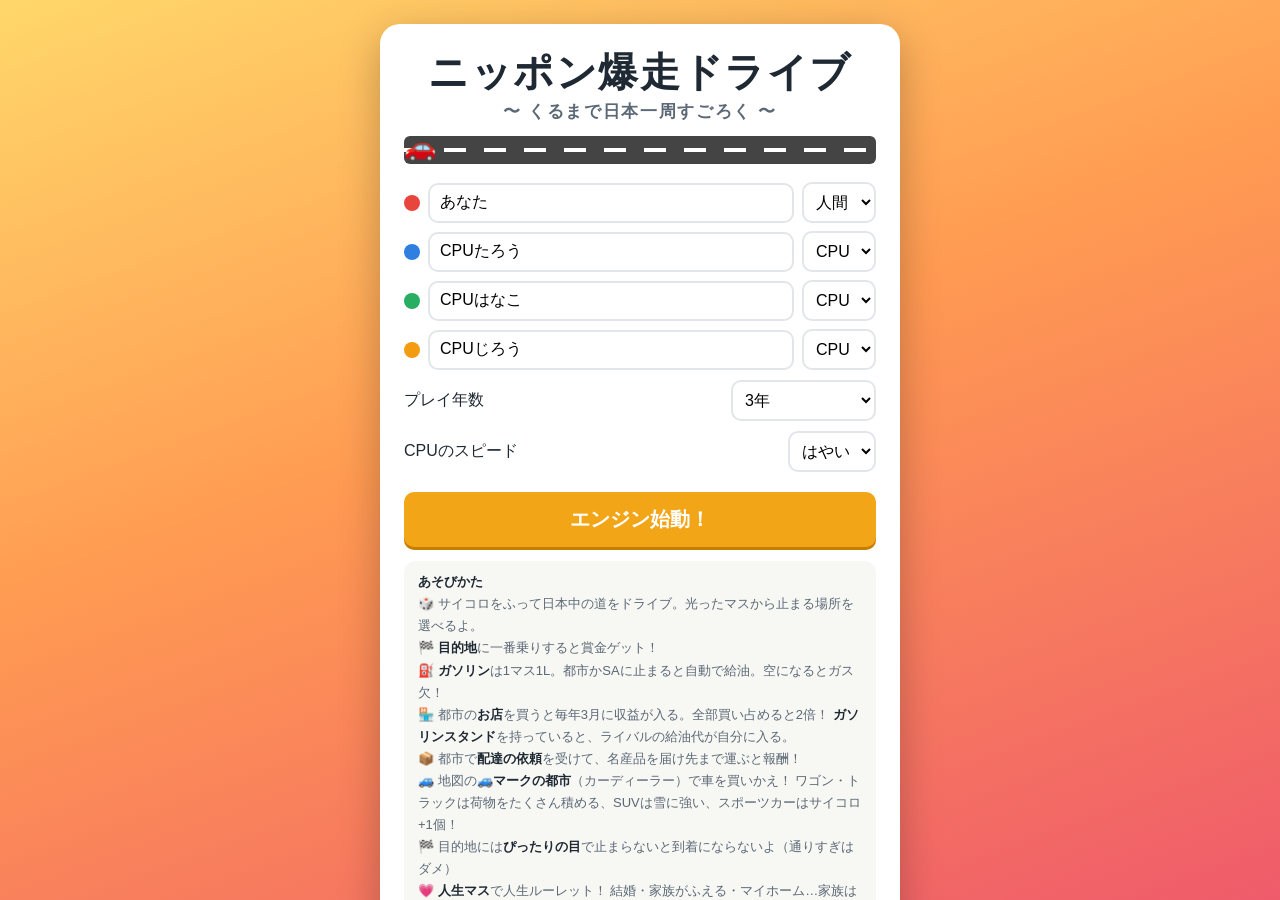
==== drive/index.html @ e78286c1 "Drive game: Momotetsu/Life-style effects (banners, coin rain, card flip, ghost fog, stamps, roulette" ====
<!DOCTYPE html>
<html lang="ja">
<head>
<meta charset="utf-8">
<meta name="viewport" content="width=device-width, initial-scale=1, maximum-scale=1, user-scalable=no, viewport-fit=cover">
<title>ニッポン爆走ドライブ</title>
<style>
:root{
  --sea:#7cc8ec; --sea2:#5fb4e0; --land:#cfe8a6; --land2:#b5d886;
  --ink:#1f2933; --sub:#5b6875; --panel:#ffffff; --bg:#f4f1ea;
  --blue:#2f80ed; --red:#eb5757; --yellow:#f2c94c; --sa:#9b51e0; --gold:#f2a516;
}
*{box-sizing:border-box}
html,body{margin:0;height:100%;background:var(--bg);color:var(--ink);
  font-family:"Hiragino Kaku Gothic ProN","Hiragino Sans","Noto Sans JP","Yu Gothic",Meiryo,sans-serif;
  -webkit-tap-highlight-color:transparent;overflow:hidden}
button{font:inherit;cursor:pointer;border:none;border-radius:10px;padding:10px 14px;background:#e9edf2;color:var(--ink);font-weight:700}
button:hover{filter:brightness(.96)}
button:disabled{opacity:.4;cursor:default}
button.primary{background:var(--gold);color:#fff;box-shadow:0 3px 0 #c57f00}
button.primary:active{transform:translateY(2px);box-shadow:0 1px 0 #c57f00}
[hidden]{display:none!important}

/* ---------- タイトル ---------- */
#title{position:fixed;inset:0;overflow:auto;background:linear-gradient(160deg,#ffd76a 0%,#ff9a52 45%,#ef5b6b 100%);display:flex;align-items:flex-start;justify-content:center;padding:24px 16px}
#title .card{background:#fff;border-radius:20px;padding:24px;max-width:520px;width:100%;box-shadow:0 12px 40px rgba(0,0,0,.25);margin:auto 0}
#title h1{margin:0;font-size:clamp(28px,7vw,40px);text-align:center;letter-spacing:.04em;line-height:1.2}
#title h1 span{display:block;font-size:.42em;color:var(--sub);letter-spacing:.1em;margin-top:6px}
#title .road{height:28px;margin:14px 0 18px;background:#444;border-radius:6px;position:relative;overflow:hidden}
#title .road:before{content:"";position:absolute;left:0;right:0;top:12px;height:4px;background:repeating-linear-gradient(90deg,#fff 0 22px,transparent 22px 40px);animation:road 0.6s linear infinite}
#title .road .tc{position:absolute;top:-4px;font-size:26px;animation:drive 5s linear infinite}
@keyframes road{to{background-position:-40px 0}}
@keyframes drive{from{left:-40px}to{left:100%}}
.prow{display:flex;gap:8px;align-items:center;margin-bottom:8px}
.prow .chip{width:16px;height:16px;border-radius:50%;flex:none}
.prow input{flex:1;min-width:0;padding:9px 10px;border:2px solid #e2e6ea;border-radius:10px;font:inherit}
.prow select,.opt select{padding:9px 8px;border:2px solid #e2e6ea;border-radius:10px;font:inherit;background:#fff}
.opt{display:flex;justify-content:space-between;align-items:center;margin:10px 0}
.rules{font-size:13px;color:var(--sub);line-height:1.7;background:#f7f7f4;border-radius:12px;padding:10px 14px;margin-top:14px}
.rules b{color:var(--ink)}
#title .go{width:100%;font-size:20px;padding:14px;margin-top:10px}

/* ---------- ゲーム画面 ---------- */
#game{position:fixed;inset:0;display:flex;flex-direction:column}
#top{display:flex;align-items:center;gap:10px;padding:calc(8px + env(safe-area-inset-top,0px)) max(12px,env(safe-area-inset-right,0px)) 8px max(12px,env(safe-area-inset-left,0px));background:#263445;color:#fff;flex:none}
#top .date{font-weight:800;font-size:18px;white-space:nowrap}
#top .dest{flex:1;min-width:0;font-size:14px;white-space:nowrap;overflow:hidden;text-overflow:ellipsis}
#top .dest b{color:#ffd76a;font-size:17px}
#top button{background:#3b4d63;color:#fff;padding:6px 12px}
#main{flex:1;display:flex;min-height:0}
#mapWrap{flex:1;position:relative;min-width:0;background:var(--sea);overflow:hidden;touch-action:none}
#map{width:100%;height:100%;display:block;cursor:grab}
#map.dragging{cursor:grabbing}
#side{width:290px;flex:none;background:var(--panel);display:flex;flex-direction:column;border-left:1px solid #e3e3e3;min-height:0}
#players{padding:8px;display:flex;flex-direction:column;gap:6px}
.pc{border:2px solid #eee;border-radius:12px;padding:7px 10px;font-size:13px;line-height:1.5;position:relative}
.pc.now{border-color:var(--gold);box-shadow:0 0 0 3px rgba(242,165,22,.25)}
.pc .nm{font-weight:800;font-size:15px;display:flex;align-items:center;gap:6px}
.pc .nm i{width:12px;height:12px;border-radius:50%;display:inline-block}
.pc .money{font-weight:800}
.pc .money.neg{color:var(--red)}
.pc .ghost{position:absolute;right:8px;top:4px;font-size:22px}
.pc .meta{color:var(--sub)}
.fuel{display:inline-block;width:44px;height:7px;background:#e6e6e6;border-radius:4px;overflow:hidden;vertical-align:middle;margin:0 3px}
.fuel i{display:block;height:100%}
@keyframes barGrow{from{width:0}}
.tabs{display:flex;gap:6px;margin-bottom:8px;flex-wrap:wrap}
.tabs button{padding:7px 12px;font-size:14px}
.tabs button.on{background:#263445;color:#fff}
.job{display:flex;gap:10px;align-items:center;padding:8px 0;border-bottom:1px solid #f0f0f0}
.job .n{flex:1;min-width:0}
.job small{display:block;color:var(--sub)}
#log{flex:1;overflow:auto;border-top:1px solid #eee;padding:8px 10px;font-size:12px;color:var(--sub);line-height:1.6}
#log div{border-bottom:1px dashed #eee;padding:2px 0}
#actions{flex:none;background:#fff;border-top:1px solid #e3e3e3;padding:10px;display:flex;gap:8px;flex-wrap:wrap;justify-content:center;min-height:62px;align-items:center;padding-bottom:calc(10px + env(safe-area-inset-bottom,0px))}
#actions .hint{width:100%;text-align:center;font-weight:700;font-size:14px}
#actions .big{font-size:18px;padding:12px 22px}
#actions .endbtn{font-size:13px;padding:8px 10px;border:2px solid #ddd;background:#fff}
#actions .endbtn small{display:block;font-weight:400;color:var(--sub);font-size:11px}
#mapCtrls{position:absolute;right:max(10px,env(safe-area-inset-right,0px));bottom:10px;display:flex;flex-direction:column;gap:6px}
#mapCtrls button{width:42px;height:42px;padding:0;font-size:20px;background:#fff;box-shadow:0 2px 6px rgba(0,0,0,.2)}
#toast{position:absolute;left:50%;top:14px;transform:translateX(-50%);background:rgba(20,28,38,.88);color:#fff;padding:10px 18px;border-radius:14px;font-weight:700;font-size:16px;max-width:92%;text-align:center;pointer-events:none;opacity:0;transition:opacity .2s}
#toast.show{opacity:1}
#dice{position:absolute;inset:0;display:flex;flex-direction:column;align-items:center;justify-content:center;pointer-events:none;gap:12px}
#dice .row{display:flex;gap:12px}
#dice .d{width:70px;height:70px;border-radius:16px;background:#fff;box-shadow:0 6px 0 #c8c8c8,0 10px 20px rgba(0,0,0,.25);display:grid;grid-template-columns:repeat(3,1fr);grid-template-rows:repeat(3,1fr);padding:10px}
#dice .d i{width:12px;height:12px;border-radius:50%;background:#263445;margin:auto;visibility:hidden}
#dice .d.one i{background:var(--red)}
#dice .d.spin{animation:shake .12s infinite}
#dice .sum{background:var(--gold);color:#fff;font-weight:900;font-size:28px;padding:6px 20px;border-radius:30px;box-shadow:0 4px 0 #c57f00}
@keyframes shake{0%{transform:rotate(-8deg)}50%{transform:rotate(8deg)}100%{transform:rotate(-8deg)}}

/* SVG */
.lbl{font-size:13px;font-weight:800;fill:#263445;paint-order:stroke;stroke:#fff;stroke-width:4px;stroke-linejoin:round;pointer-events:none}
.sqtext{font-size:9px;font-weight:900;fill:#fff;pointer-events:none}
.hl{fill:rgba(255,215,64,.35);stroke:#ffb300;stroke-width:4;cursor:pointer;animation:pulse 1s ease-in-out infinite;transform-box:fill-box;transform-origin:center}
@keyframes pulse{0%,100%{transform:scale(.85)}50%{transform:scale(1.1)}}
.destRing{fill:none;stroke:#ff3d6e;stroke-width:4;stroke-dasharray:6 5;animation:spinring 6s linear infinite;transform-box:fill-box;transform-origin:center}
@keyframes spinring{to{transform:rotate(360deg)}}
.tok{transition:transform .16s linear}
.bob{animation:bob .3s ease-in-out infinite}
@keyframes bob{50%{transform:translateY(-2px)}}

/* モーダル */
#arrive{position:fixed;inset:0;z-index:20;overflow:hidden;background:radial-gradient(circle at 50% 42%,#fff3a8 0%,#ffc44d 40%,#f2752f 100%);display:flex;align-items:center;justify-content:center;cursor:pointer;padding:16px}
.ar-rays{position:absolute;left:50%;top:42%;width:260vmax;height:260vmax;margin:-130vmax 0 0 -130vmax;background:repeating-conic-gradient(rgba(255,255,255,.3) 0 9deg,transparent 9deg 18deg);animation:spinring 16s linear infinite}
#ar-confetti{position:absolute;inset:0;width:100%;height:100%;pointer-events:none}
.ar-box{position:relative;text-align:center;color:#fff;text-shadow:0 3px 0 rgba(140,55,0,.5)}
.ar-city,.ar-who,.ar-prize,.ar-sub,.ar-tap{-webkit-text-stroke:5px #b3470f;paint-order:stroke fill}
.ar-sub,.ar-tap{-webkit-text-stroke:4px #b3470f}
.ar-goal{font-size:clamp(56px,16vw,120px);font-weight:900;letter-spacing:.06em;line-height:1;color:#fff;-webkit-text-stroke:3px #c2410c;paint-order:stroke fill;animation:ar-drop .8s cubic-bezier(.2,1.5,.4,1) both}
.ar-city{font-size:clamp(28px,8vw,52px);font-weight:900;margin-top:6px;animation:ar-pop .5s .45s both}
.ar-stage{position:relative;width:min(84vw,440px);height:min(42vw,200px);margin:4px auto 0}
.ar-art{position:absolute;left:34%;bottom:0;width:min(38vw,180px);height:min(38vw,180px);transform:translateX(-50%);overflow:visible;animation:ar-rise .7s .7s cubic-bezier(.3,1.6,.5,1) both}
.ar-car{position:absolute;left:62%;bottom:2%;width:min(26vw,130px);height:min(20vw,100px);overflow:visible;animation:ar-drive 1.1s 1s cubic-bezier(.25,1.25,.5,1) both}
.ar-who{font-size:clamp(18px,5vw,26px);font-weight:800;margin-top:6px;animation:ar-pop .4s 1.6s both}
.ar-prize{font-size:clamp(26px,7vw,44px);font-weight:900;animation:ar-pop .4s 1.9s both}
.ar-prize b{color:#fff59d}
.ar-sub{font-size:15px;font-weight:700;margin-top:4px;animation:ar-pop .4s 2.2s both}
.ar-tap{margin-top:16px;font-size:14px;font-weight:700;opacity:0;animation:ar-blink 1.1s 3s infinite}
@keyframes ar-drop{0%{transform:translateY(-70vh) scale(.5) rotate(-8deg)}100%{transform:none}}
@keyframes ar-pop{0%{transform:scale(.3);opacity:0}70%{transform:scale(1.15);opacity:1}100%{transform:none}}
@keyframes ar-rise{0%{transform:translateX(-50%) translateY(60px) scale(.2);opacity:0}100%{transform:translateX(-50%)}}
@keyframes ar-drive{0%{transform:translateX(-90vw)}80%{transform:translateX(6%)}100%{transform:none}}
@keyframes ar-blink{50%{opacity:1}}
@media (prefers-reduced-motion:reduce){.ar-rays,.ar-goal,.ar-city,.ar-art,.ar-car,.ar-who,.ar-prize,.ar-sub{animation:none}.ar-tap{opacity:1;animation:none}}
#fxLayer{position:fixed;inset:0;pointer-events:none;z-index:15;overflow:hidden}
.fx-banner{position:absolute;left:0;right:0;top:40%;display:flex;align-items:center;justify-content:center;gap:16px;padding:16px;color:#fff;font-weight:900;box-shadow:0 10px 30px rgba(0,0,0,.25);animation:fxBan 1.7s ease both;border-top:4px solid rgba(255,255,255,.6);border-bottom:4px solid rgba(255,255,255,.6)}
.fx-banner .ic{font-size:clamp(40px,11vw,64px);animation:fxBounce .7s .15s both}
.fx-banner .tt{font-size:clamp(28px,8vw,48px);line-height:1.1;text-shadow:0 3px 0 rgba(0,0,0,.25)}
.fx-banner .sub{font-size:clamp(13px,3.8vw,19px);font-weight:800;margin-top:2px}
.fx-blue{background:linear-gradient(90deg,#1559b8,#3aa0ff 50%,#1559b8)}
.fx-red{background:linear-gradient(90deg,#9e1d22,#ef4b4f 50%,#9e1d22)}
.fx-gold{background:linear-gradient(90deg,#c98a00,#ffd23f 50%,#c98a00);color:#4a3200}.fx-gold .tt{text-shadow:0 2px 0 rgba(255,255,255,.5)}
.fx-life{background:linear-gradient(90deg,#c43d84,#ff8cc0 50%,#c43d84)}
.fx-purple{background:linear-gradient(90deg,#4b2a7a,#8e5ad6 50%,#4b2a7a)}
@keyframes fxBan{0%{transform:translateX(110%) skewX(-14deg)}14%{transform:translateX(-3%) skewX(0)}20%{transform:none}84%{transform:none}100%{transform:translateX(-110%) skewX(-14deg)}}
@keyframes fxBounce{0%{transform:scale(0) rotate(-30deg)}60%{transform:scale(1.3) rotate(10deg)}100%{transform:none}}
.fx-coin{position:absolute;width:24px;height:24px;margin:-12px;border-radius:50%;background:radial-gradient(circle at 35% 35%,#fff6a8,#f2c230 55%,#c98a00);border:2px solid #a26b00;box-shadow:inset 0 0 0 3px rgba(255,255,255,.35);animation:fxCoin 1.4s ease-in both}
@keyframes fxCoin{0%{transform:translate(0,0) rotateY(0);opacity:0}10%{opacity:1}100%{transform:translate(var(--dx),var(--dy)) rotateY(900deg);opacity:1}}
@keyframes fxBurst{0%{transform:translate(0,0) scale(.3);opacity:0}15%{opacity:1}60%{transform:translate(var(--dx),var(--dy)) scale(1)}100%{transform:translate(var(--dx),calc(var(--dy) + 80px)) scale(.8);opacity:0}}
.fx-float{position:absolute;transform:translate(-50%,-50%);font-weight:900;font-size:24px;white-space:nowrap;-webkit-text-stroke:4px #fff;paint-order:stroke fill;animation:fxUp 1.6s ease-out both}
@keyframes fxUp{0%{transform:translate(-50%,-30%) scale(.5);opacity:0}15%{transform:translate(-50%,-60%) scale(1.2);opacity:1}100%{transform:translate(-50%,-260%) scale(1);opacity:0}}
.fx-flash{position:absolute;inset:0;animation:fxFlash .6s both}
@keyframes fxFlash{0%{opacity:1}100%{opacity:0}}
.fx-shake{animation:fxShake .5s}
@keyframes fxShake{15%{transform:translate(-10px,5px)}30%{transform:translate(9px,-6px)}45%{transform:translate(-7px,4px)}60%{transform:translate(6px,-3px)}75%{transform:translate(-3px,2px)}}
.fx-card{position:absolute;left:50%;top:44%;width:170px;height:230px;margin:-115px 0 0 -85px;perspective:900px}
.fx-card .in{width:100%;height:100%;position:relative;animation:fxFlip 1.9s both}
.fx-card .f,.fx-card .b{position:absolute;inset:0;border-radius:16px;display:flex;flex-direction:column;align-items:center;justify-content:center;gap:6px;border:5px solid #fff;box-shadow:0 12px 34px rgba(0,0,0,.4);padding:10px;text-align:center}
.fx-card .b{background:repeating-linear-gradient(45deg,#f2a516 0 12px,#ffbf3c 12px 24px);font-size:80px;color:#fff;font-weight:900}
.fx-card .f{background:linear-gradient(#fffdf3,#ffeec2);color:#263445;visibility:hidden}
.fx-card.open .f{visibility:visible}.fx-card.open .b{visibility:hidden}
.fx-card .f b{font-size:20px}.fx-card .f small{font-size:12px;color:#5b6875}
@keyframes fxFlip{0%{transform:translateY(70vh) rotate(-20deg) scale(.4)}25%{transform:translateY(0) scaleX(1)}40%{transform:scaleX(0) scaleY(1.08)}55%{transform:scaleX(1.12) scaleY(1.12)}62%{transform:scale(1)}88%{transform:scale(1);opacity:1}100%{transform:translateY(-30px) scale(.7);opacity:0}}
.fx-ghost{position:absolute;inset:0;background:radial-gradient(circle at 50% 45%,rgba(90,40,140,.2) 0,rgba(40,10,70,.85) 70%);display:flex;flex-direction:column;align-items:center;justify-content:center;animation:fxFade 1.9s both}
.fx-ghost .g{font-size:clamp(90px,26vw,170px);animation:fxSway 1.9s ease-in-out both;filter:drop-shadow(0 0 30px #c9a0ff)}
.fx-ghost .t{color:#fff;font-weight:900;font-size:clamp(20px,6vw,32px);text-shadow:0 0 12px #b57bff;margin-top:6px;text-align:center;padding:0 16px}
@keyframes fxFade{0%{opacity:0}12%{opacity:1}85%{opacity:1}100%{opacity:0}}
@keyframes fxSway{0%{transform:translate(-60vw,10vh) scale(.4) rotate(-20deg)}35%{transform:translate(0,0) scale(1.1) rotate(8deg)}50%{transform:scale(1) rotate(-6deg)}65%{transform:rotate(6deg)}100%{transform:translate(60vw,-10vh) scale(.6) rotate(20deg)}}
.fx-stamp{position:absolute;left:50%;top:42%;font-size:clamp(48px,14vw,96px);font-weight:900;border:8px solid;border-radius:20px;padding:4px 24px;background:rgba(255,255,255,.92);white-space:nowrap;animation:fxStampA 1.5s both;box-shadow:0 10px 30px rgba(0,0,0,.3)}
@keyframes fxStampA{0%{transform:translate(-50%,-50%) rotate(-14deg) scale(3.5);opacity:0}18%{transform:translate(-50%,-50%) rotate(-10deg) scale(.92);opacity:1}26%{transform:translate(-50%,-50%) rotate(-10deg) scale(1)}86%{opacity:1}100%{transform:translate(-50%,-50%) rotate(-10deg) scale(1.05);opacity:0}}
.fx-month{position:absolute;left:50%;top:40%;transform:translate(-50%,-50%);text-align:center;animation:fxMonthA 1.3s both}
.fx-month .m{display:inline-block;background:#fff;border-radius:18px;border-top:26px solid #e8453c;padding:4px 30px 8px;font-size:clamp(60px,18vw,100px);font-weight:900;color:#263445;box-shadow:0 12px 30px rgba(0,0,0,.35);line-height:1}
.fx-month .m small{font-size:.4em}
.fx-month .s{margin-top:8px;font-weight:900;font-size:20px;color:#fff;-webkit-text-stroke:4px #263445;paint-order:stroke fill}
@keyframes fxMonthA{0%{transform:translate(-50%,-50%) rotateX(90deg);opacity:0}20%{transform:translate(-50%,-50%) rotateX(0);opacity:1}80%{opacity:1;transform:translate(-50%,-50%)}100%{transform:translate(-50%,-80%);opacity:0}}
.fx-heart{position:absolute;bottom:-40px;font-size:34px;animation:fxRise 2.4s ease-out both}
@keyframes fxRise{0%{transform:translateY(0) scale(.6);opacity:0}15%{opacity:1}100%{transform:translateY(-90vh) scale(1.3) rotate(30deg);opacity:0}}
.fx-wheel{position:absolute;inset:0;background:rgba(15,20,35,.72);display:flex;flex-direction:column;align-items:center;justify-content:center;gap:10px;padding:16px;animation:fxFade2 .3s both}
@keyframes fxFade2{from{opacity:0}}
.fx-wheel .wt{color:#fff;font-weight:900;font-size:clamp(22px,6vw,32px);text-shadow:0 3px 0 rgba(0,0,0,.4)}
.fx-wheel .wwrap{width:min(78vw,340px);height:min(78vw,340px);filter:drop-shadow(0 12px 24px rgba(0,0,0,.45))}
.fx-wheel svg{width:100%;height:100%;overflow:visible}
.fx-wheel .wb{min-height:64px;display:flex;align-items:center}
.fx-wheel .wr{color:#fff59d;font-weight:900;font-size:clamp(26px,7vw,40px);-webkit-text-stroke:5px #263445;paint-order:stroke fill;animation:ar-pop .4s both}
#modal{position:fixed;inset:0;background:rgba(10,15,25,.55);display:flex;align-items:center;justify-content:center;padding:16px;z-index:10}
#modal .box{background:#fff;border-radius:18px;max-width:560px;width:100%;max-height:90vh;display:flex;flex-direction:column;box-shadow:0 20px 50px rgba(0,0,0,.35);animation:pop .18s ease-out}
@keyframes pop{from{transform:scale(.9);opacity:0}}
#modal h2{margin:0;padding:14px 18px;font-size:19px;border-bottom:1px solid #eee}
#modal .body{padding:14px 18px;overflow:auto;line-height:1.7}
#modal .btns{padding:12px 18px;display:flex;gap:8px;justify-content:flex-end;flex-wrap:wrap;border-top:1px solid #eee}
.shop{display:flex;align-items:center;gap:10px;padding:8px 0;border-bottom:1px solid #f0f0f0}
.shop .n{flex:1;min-width:0}
.shop .n b{display:block}
.shop .n small{color:var(--sub)}
.shop .own{font-size:12px;font-weight:700;padding:4px 8px;border-radius:8px;color:#fff;white-space:nowrap}
.tbl{width:100%;border-collapse:collapse;font-size:14px}
.tbl td,.tbl th{padding:6px 4px;border-bottom:1px solid #eee;text-align:right}
.tbl td:first-child,.tbl th:first-child{text-align:left}
.big-msg{font-size:18px;font-weight:800;text-align:center;margin:6px 0}
.cardi{display:flex;gap:10px;align-items:center;padding:8px 0;border-bottom:1px solid #f0f0f0}
.cardi .ic{font-size:26px;width:36px;text-align:center}
.cardi .n{flex:1}
.cardi .n small{display:block;color:var(--sub)}

@media (max-width:760px){
  #main{flex-direction:column}
  #side{width:auto;border-left:none;border-bottom:1px solid #e3e3e3;order:-1;flex:none}
  #players{flex-direction:row;overflow-x:auto;padding:6px}
  .pc{min-width:140px;font-size:12px;padding:5px 8px}
  .pc .nm{font-size:13px}
  .pc .meta2{display:none}
  #log{display:none}
  #top .date{font-size:15px}
  #top .dest{font-size:12px}
  #dice .d{width:56px;height:56px;padding:8px}
  #actions{max-height:38vh;overflow:auto;padding:8px 8px calc(8px + env(safe-area-inset-bottom,0px));gap:6px}
  #actions .hint{font-size:12px}
  #actions .endbtn{font-size:12px;padding:6px 8px}
  #actions .endbtn small{font-size:10px}
}
</style>
</head>
<body>

<!-- タイトル -->
<div id="title">
  <div class="card">
    <h1>ニッポン爆走ドライブ<span>〜 くるまで日本一周すごろく 〜</span></h1>
    <div class="road"><span class="tc">🚗</span></div>
    <div id="setup"></div>
    <div class="opt"><label>プレイ年数</label>
      <select id="years"><option value="1">1年（お試し）</option><option value="3" selected>3年</option><option value="5">5年</option><option value="10">10年</option></select></div>
    <div class="opt"><label>CPUのスピード</label>
      <select id="speed"><option value="1">ふつう</option><option value="0.5" selected>はやい</option><option value="0.25">爆速</option></select></div>
    <button class="primary go" id="startBtn">エンジン始動！</button>
    <button class="go" id="resumeBtn" hidden>つづきから</button>
    <div class="rules">
      <b>あそびかた</b><br>
      🎲 サイコロをふって日本中の道をドライブ。光ったマスから止まる場所を選べるよ。<br>
      🏁 <b>目的地</b>に一番乗りすると賞金ゲット！<br>
      ⛽ <b>ガソリン</b>は1マス1L。都市かSAに止まると自動で給油。空になるとガス欠！<br>
      🏪 都市の<b>お店</b>を買うと毎年3月に収益が入る。全部買い占めると2倍！ <b>ガソリンスタンド</b>を持っていると、ライバルの給油代が自分に入る。<br>
      📦 都市で<b>配達の依頼</b>を受けて、名産品を届け先まで運ぶと報酬！<br>
      🚙 地図の<b>🚙マークの都市</b>（カーディーラー）で車を買いかえ！ ワゴン・トラックは荷物をたくさん積める、SUVは雪に強い、スポーツカーはサイコロ+1個！<br>
      🏁 目的地には<b>ぴったりの目</b>で止まらないと到着にならないよ（通りすぎはダメ）<br>
      💗 <b>人生マス</b>で人生ルーレット！ 結婚・家族がふえる・マイホーム…家族は車に乗って決算でボーナス！<br>
      🔵 青マス＝お金がもらえる　🔴 赤マス＝お金がへる　🟡 黄マス＝カードがもらえる　🟣 SA＝カードが買える<br>
      📰 毎月いろいろな<b>ニュース</b>が！ 渋滞・台風・大雪・原油高・ご当地フェス・豊作・新車フェア…<br>
      👻 目的地から一番遠い人には、ガス欠おばけ「<b>ブスブス</b>」が取りつく。ほかの車を追いこすと押しつけられる！<br>
      最後に<b>総資産</b>（お金＋お店の価値）が一番多い人の優勝！
    </div>
  </div>
</div>

<!-- ゲーム -->
<div id="game" hidden>
  <div id="top">
    <div class="date" id="date"></div>
    <div class="dest" id="dest"></div>
    <button id="sndBtn" title="BGM＋効果音">🔊</button><button id="menuBtn">メニュー</button>
  </div>
  <div id="main">
    <div id="mapWrap">
      <svg id="map" xmlns="http://www.w3.org/2000/svg"></svg>
      <div id="toast"></div>
      <div id="dice" hidden></div>
      <div id="mapCtrls">
        <button id="zIn" title="拡大">＋</button>
        <button id="zOut" title="縮小">－</button>
        <button id="zMe" title="現在地">◎</button>
      </div>
    </div>
    <aside id="side">
      <div id="players"></div>
      <div id="log"></div>
    </aside>
  </div>
  <div id="actions"></div>
</div>

<div id="arrive" hidden>
  <div class="ar-rays"></div>
  <canvas id="ar-confetti"></canvas>
  <div class="ar-box">
    <div class="ar-goal">GOAL!</div>
    <div class="ar-city"></div>
    <div class="ar-stage"><svg class="ar-art" viewBox="-24 -26 48 48"></svg><svg class="ar-car" viewBox="-22 -24 44 34"></svg></div>
    <div class="ar-who"></div>
    <div class="ar-prize">賞金 <b>0万円</b></div>
    <div class="ar-sub"></div>
    <div class="ar-tap">タップで つぎへ ▶</div>
  </div>
</div>
<div id="fxLayer"></div>
<div id="modal" hidden><div class="box"><h2></h2><div class="body"></div><div class="btns"></div></div></div>

<script>
"use strict";
/* =========================================================
   データ
   ========================================================= */
// [名前, 経度, 緯度, [[店名, 価格(万円), 収益率%], ...]]  ※混み合う所は位置を少しずらしてある
const CITY_DATA = [
 // 北海道
 ['稚内',141.67,45.38,[['最北端みやげ店',1000,12],['利尻昆布問屋',2500,6],['ホタテ漁場',4000,5]]],
 ['網走',144.20,43.98,[['博物館みやげ',1000,12],['ホタテ浜焼き',1500,10],['流氷クルーズ',3000,6]]],
 ['旭川',142.37,43.77,[['しょうゆラーメン村',3000,8],['動物園ショップ',2000,10],['家具工房',6000,5]]],
 ['札幌',141.35,43.06,[['スープカレー店',3000,12],['味噌ラーメン横丁',5000,8],['ビール園',20000,5],['時計台ホテル',40000,3]]],
 ['帯広',143.20,42.92,[['豚丼屋',2000,12],['ばんえい牧場',5000,5],['菓子本舗',8000,6]]],
 ['釧路',144.38,43.03,[['炉端焼き',1500,10],['湿原カヌーツアー',3000,6],['製紙工場',20000,3]]],
 ['函館',140.78,41.85,[['塩ラーメン店',1500,12],['朝市の海鮮丼',2500,9],['夜景ロープウェイ',15000,4]]],
 // 東北
 ['青森',140.74,40.78,[['ホタテ釣り堀',1000,10],['りんご園',3000,7],['ねぶた工房',5000,5]]],
 ['八戸',141.45,40.50,[['せんべい汁',1000,12],['朝市食堂',2000,9],['イカ釣り船',5000,6]]],
 ['秋田',140.15,39.72,[['きりたんぽ屋',1500,10],['稲庭うどん',3000,8],['酒蔵',8000,5]]],
 ['盛岡',141.15,39.70,[['わんこそば',2000,10],['冷麺店',2500,9],['南部鉄器工房',6000,5]]],
 ['山形',140.30,38.25,[['芋煮会場',1000,12],['さくらんぼ園',4000,7],['温泉旅館',12000,4]]],
 ['仙台',140.87,38.27,[['ずんだ茶屋',1500,12],['七夕飾り屋',3000,6],['牛たん屋',5000,9],['港の倉庫',30000,3]]],
 ['福島',140.47,37.75,[['赤べこ工房',1000,10],['喜多方ラーメン',2000,10],['桃園',3000,8]]],
 ['いわき',140.86,37.05,[['メヒカリ定食',1500,10],['水族館ショップ',3000,7],['温泉リゾート',30000,3]]],
 // 関東・甲信越
 ['新潟',139.05,37.88,[['へぎそば',2000,9],['米どころ農場',10000,5],['日本酒蔵',15000,4]]],
 ['宇都宮',139.88,36.56,[['餃子専門店',2500,12],['日光みやげ',3000,7],['いちご農園',4000,7]]],
 ['前橋',139.06,36.39,[['焼きまんじゅう',1000,12],['こんにゃく工場',5000,6],['温泉宿',12000,4]]],
 ['水戸',140.45,36.37,[['納豆工房',1500,12],['梅園茶屋',2500,8],['あんこう鍋',4000,7]]],
 ['さいたま',139.55,36.01,[['草加せんべい',2000,9],['盆栽園',5000,6],['ショッピングモール',50000,3]]],
 ['東京',139.72,35.69,[['下町もんじゃ',5000,8],['電気街ショップ',30000,4],['高級すし',50000,3],['高層ビル',200000,2]]],
 ['千葉',140.15,35.60,[['漁港食堂',1500,10],['落花生農家',2000,8],['リゾートホテル',60000,3]]],
 ['横浜',139.55,35.42,[['家系ラーメン',3000,10],['中華街肉まん',4000,10],['港の観覧車',30000,3]]],
 ['甲府',138.57,35.66,[['ほうとう',1500,11],['ぶどう園',4000,7],['ワイナリー',12000,5]]],
 ['上越',138.25,37.12,[['笹だんご屋',1500,11],['夜桜茶屋',2500,8],['雪国ワイナリー',8000,5]]],
 ['長野',138.19,36.65,[['そば打ち処',2000,9],['りんご酒工房',5000,6],['スキー場',30000,3]]],
 ['松本',137.97,36.24,[['信州そば',2000,9],['城下町カフェ',3000,8],['山岳ホテル',15000,4]]],
 // 北陸・東海
 ['富山',137.21,36.69,[['白えび丼',2000,10],['ます寿し',2500,9],['製薬会社',40000,3]]],
 ['金沢',136.65,36.56,[['茶屋街カフェ',3000,9],['近江町の寿司',6000,7],['金箔工芸',8000,5]]],
 ['福井',136.22,36.06,[['恐竜博物館ショップ',3000,8],['越前ガニ',6000,7],['眼鏡工房',8000,5]]],
 ['高山',137.25,36.14,[['朝市',1000,12],['飛騨牛まん',2000,11],['町並みの宿',10000,5]]],
 ['岐阜',136.76,35.50,[['和傘屋',1500,10],['鵜飼い船',3000,7],['刃物工房',6000,6]]],
 ['名古屋',136.91,35.17,[['喫茶モーニング',1500,14],['みそカツ',3000,10],['ひつまぶし',6000,8],['自動車工場',150000,2]]],
 ['静岡',138.38,34.98,[['茶畑',3000,7],['うなぎ屋',6000,7],['プラモデル工場',20000,4]]],
 ['浜松',137.73,34.72,[['浜松餃子',2000,12],['うなぎ料理',6000,7],['楽器工場',30000,4]]],
 ['津',136.50,34.72,[['天むす',1500,11],['真珠養殖',8000,6],['松阪牛すき焼き',15000,5]]],
 // 近畿
 ['京都',135.77,35.02,[['湯どうふ屋',3000,8],['八ツ橋本舗',4000,8],['老舗旅館',40000,3]]],
 ['大阪',135.52,34.70,[['たこ焼き屋',1500,15],['串カツ',2500,12],['お好み焼き',3000,10],['商業ビル',100000,2]]],
 ['奈良',135.88,34.66,[['鹿せんべい売店',1000,14],['柿の葉寿司',2500,9],['墨工房',3000,7]]],
 ['神戸',135.12,34.72,[['洋菓子店',4000,8],['神戸牛ステーキ',15000,5],['港の倉庫',25000,3]]],
 ['和歌山',135.22,34.21,[['中華そば',1500,11],['梅干し農家',3000,8],['みかん山',4000,7]]],
 ['串本',135.78,33.50,[['マグロ食堂',3000,8],['海中展望塔',8000,5],['温泉旅館',12000,4]]],
 ['姫路',134.69,34.84,[['駅そば',1000,14],['革工房',5000,6],['城下町ホテル',20000,4]]],
 // 中国
 ['鳥取',134.24,35.48,[['砂丘ラクダ',1000,12],['梨園',2500,7],['カニ料理',5000,6]]],
 ['松江',133.05,35.45,[['しじみ漁',1500,10],['出雲そば',2000,9],['縁結びみやげ',4000,8]]],
 ['岡山',133.92,34.67,[['きびだんご',1500,12],['桃農家',3000,7],['デニム工房',8000,5]]],
 ['広島',132.46,34.40,[['お好み焼き',2500,12],['牡蠣小屋',3000,9],['もみじ饅頭',4000,9],['造船所',60000,3]]],
 ['山口',131.47,34.19,[['瓦そば',1500,11],['秋吉台観光',5000,5],['ふぐ料理',8000,6]]],
 // 四国
 ['高松',134.04,34.32,[['讃岐うどん',1000,18],['骨付鳥',2000,12],['庭園茶屋',5000,5]]],
 ['徳島',134.53,34.06,[['徳島ラーメン',2000,11],['すだち農園',2500,8],['阿波踊り会館',5000,6]]],
 ['松山',132.80,33.83,[['鯛めし',2500,9],['みかん園',3000,8],['温泉宿',20000,4]]],
 ['高知',133.53,33.57,[['よさこい衣装',2000,7],['ゆず農園',2500,8],['カツオのたたき',3000,9]]],
 // 九州
 ['北九州',130.88,33.85,[['焼きカレー',1500,12],['門司港レトロ',6000,6],['製鉄所',80000,2]]],
 ['福岡',130.42,33.59,[['屋台ラーメン',2000,14],['もつ鍋',3000,10],['明太子店',6000,8],['天神ビル',80000,2]]],
 ['佐賀',130.30,33.26,[['シシリアンライス',1500,10],['呼子のイカ',3000,8],['有田焼の窯元',8000,5]]],
 ['長崎',129.90,32.76,[['ちゃんぽん',2000,12],['カステラ本舗',5000,8],['造船ドック',40000,3]]],
 ['熊本',130.72,32.80,[['太平燕',1500,10],['馬刺し',4000,8],['阿蘇牧場',10000,5]]],
 ['大分',131.58,33.22,[['とり天',1500,11],['関さば',4000,7],['地獄めぐり温泉',8000,6]]],
 ['宮崎',131.40,31.92,[['地鶏炭火焼',2000,10],['マンゴー農園',5000,8],['南国ホテル',15000,4]]],
 ['鹿児島',130.55,31.60,[['黒豚とんかつ',3000,9],['焼酎蔵',10000,5],['桜島フェリー',20000,3]]],
 // 奄美・沖縄（地図では右下の枠内）
 ['奄美',129.50,28.37,[['鶏飯',1500,11],['黒糖焼酎',5000,6],['大島紬',8000,5]]],
 ['名護',127.98,26.59,[['海ぶどう養殖',2000,10],['水族館前カフェ',3000,9],['パイナップル園',4000,7]]],
 ['那覇',127.69,26.22,[['ソーキそば',1500,14],['国際通りの土産店',5000,8],['海辺のリゾート',50000,3]]],
 // ---- 追加の都市・島 ----
 ['利尻',141.22,45.17,[['昆布干し場',1500,9],['ウニ丼',2000,11],['島の民宿',5000,6],['山岳ガイド',1000,12]]],
 ['紋別',143.30,44.30,[['港の食堂',1000,12],['アザラシ展示館',2500,8],['毛ガニ屋',3000,9],['流氷砕氷船',10000,4]]],
 ['根室',145.2,43.25,[['エスカロップ',1000,12],['灯台カフェ',2000,8],['花咲ガニ',3000,9],['漁協の冷凍庫',8000,5]]],
 ['富良野',142.38,43.34,[['オムカレー',1500,11],['メロン農園',3000,8],['ラベンダー畑',5000,7],['スキーリゾート',25000,3]]],
 ['苫小牧',141.60,42.66,[['ホッキ貝カレー',1500,11],['港の倉庫',8000,5],['競走馬牧場',12000,4],['製紙工場',30000,2]]],
 ['宮古',141.92,39.64,[['瓶ドン',1500,11],['三陸の民宿',3000,7],['鮭の加工場',4000,7],['海岸遊覧船',6000,5]]],
 ['石巻',141.28,38.45,[['金華さば',2000,9],['港の市場',2500,9],['マンガ館ショップ',3000,7],['牡蠣養殖場',5000,6]]],
 ['酒田',139.88,38.90,[['庄内麩',1000,11],['だだちゃ豆農家',2000,9],['米蔵カフェ',3000,7],['港の寿司',4000,8]]],
 ['会津若松',139.93,37.49,[['起き上がり小法師',1000,12],['こづゆ料理',2000,9],['城下の茶屋',2500,8],['漆器工房',5000,6]]],
 ['郡山',140.36,37.40,[['クリームボックス',1000,13],['鯉料理',2500,8],['宇宙ミュージアム',6000,5],['郊外モール',30000,3]]],
 ['日光',139.60,36.75,[['羊羹本舗',2000,9],['滝の茶屋',3000,8],['渓谷ライン下り',5000,6],['レトロホテル',25000,3]]],
 ['軽井沢',138.60,36.34,[['高原ジャム工房',2500,9],['教会ウェディング',8000,5],['アウトレット店',20000,4],['別荘地',50000,2]]],
 ['小田原',139.15,35.27,[['ういろう',1500,11],['干物店',2000,9],['寄木細工工房',3000,7],['山の温泉旅館',30000,3]]],
 ['沼津',138.86,35.11,[['アジフライ',1000,13],['港の海鮮丼',2500,10],['深海魚水族館',6000,6],['天然水工場',15000,4]]],
 ['下田',138.94,34.70,[['サーフショップ',2000,9],['金目鯛料理',4000,8],['黒船遊覧船',6000,5],['温泉宿',15000,4]]],
 ['館山',139.93,35.05,[['海の家',1500,12],['花畑農園',2500,8],['くじら料理',3000,8],['海のリゾート',20000,3]]],
 ['佐渡',138.40,38.05,[['たらい舟',1000,12],['トキの森ショップ',2000,8],['寒ブリ料理',3000,8],['金山観光',8000,5]]],
 ['輪島',136.90,37.36,[['朝市',1000,13],['千枚田',2000,8],['海鮮丼',2500,9],['漆塗り工房',8000,5]]],
 ['飯田',137.82,35.51,[['五平餅',1000,12],['水引工房',2000,8],['焼肉屋',3000,9],['川の舟下り',5000,6]]],
 ['舞鶴',135.33,35.45,[['肉じゃが食堂',1500,11],['天橋立のカフェ',3000,8],['ちりめん工房',5000,6],['赤れんが倉庫',6000,6]]],
 ['伊勢',136.70,34.48,[['参道のお餅屋',1500,12],['海女小屋',2000,9],['伊勢えび料理',8000,6],['参拝宿',15000,4]]],
 ['白浜',135.40,33.70,[['海辺のアイス屋',1000,12],['クエ鍋',5000,7],['白浜の湯',12000,4],['動物テーマパーク',40000,3]]],
 ['淡路',134.85,34.38,[['島のカフェ',1500,11],['玉ねぎ畑',2000,9],['花の公園',4000,6],['淡路牛',6000,6]]],
 ['福山',133.36,34.50,[['港のラーメン',1500,11],['ばら園',2000,8],['保命酒の蔵',3000,8],['製鉄所',60000,2]]],
 ['今治',133.00,34.05,[['焼豚玉子飯',1500,12],['サイクリング拠点',3000,8],['潮流観光船',5000,6],['造船所',50000,2]]],
 ['萩',131.42,34.40,[['漁港の干物',1500,10],['夏みかん菓子',2000,9],['見蘭牛',6000,6],['武家屋敷の宿',8000,5]]],
 ['宇和島',132.58,33.23,[['じゃこ天',1000,13],['鯛めし',2500,9],['闘牛場',4000,6],['真珠の店',6000,6]]],
 ['四万十',132.93,33.02,[['栗のお菓子',1500,11],['沈下橋カヌー',2000,8],['鮎料理',3000,8],['川辺のキャンプ場',4000,6]]],
 ['室戸',134.12,33.32,[['灯台カフェ',1500,10],['キンメ丼',2000,10],['ジオパーク館',3000,7],['深層水工場',10000,4]]],
 ['壱岐',129.70,33.78,[['うに丼',2000,10],['島の民宿',3000,7],['壱岐牛',5000,7],['麦焼酎蔵',6000,6]]],
 ['対馬',129.30,34.30,[['原生林ガイド',1000,11],['ヤマネコ館',2000,8],['穴子料理',2500,9],['島の釣り船',3000,7]]],
 ['五島',128.84,32.70,[['五島うどん',1500,11],['教会めぐりツアー',3000,8],['椿油工房',4000,7],['島のリゾート',15000,4]]],
 ['阿蘇',131.05,32.90,[['草原の乗馬',2500,8],['あか牛丼',3000,9],['高原の牛乳工房',4000,7],['火口ロープウェイ',15000,4]]],
 ['延岡',131.64,32.58,[['鮎やな',2000,9],['峡谷の茶屋',2500,8],['港の海鮮',3000,8],['化学工場',40000,2]]],
 ['人吉',130.76,32.21,[['鰻料理',3000,9],['川下りの舟',4000,7],['球磨焼酎蔵',6000,6],['温泉旅館',10000,4]]],
 ['指宿',130.60,31.25,[['そうめん流し',1500,11],['菜の花畑',2000,8],['カツオ節工場',5000,6],['温泉ホテル',20000,3]]],
 ['屋久島',130.53,30.35,[['飛び魚の唐揚げ',1500,11],['森のガイド',3000,8],['屋久杉工芸',5000,6],['島のロッジ',8000,5]]],
 ['宮古島',125.30,24.78,[['宮古そば',1500,12],['ダイビングショップ',3000,8],['雪塩工場',6000,6],['絶景リゾート',40000,3]]],
 ['石垣',124.18,24.36,[['八重山そば',1500,12],['ラー油工房',2000,9],['グラスボート',3000,8],['石垣牛',8000,6]]],
];
// [都市A, 都市B, 種類(road/bridge/ferry), 経由地[[経度,緯度],...]]
const ROADS = [
 // 北海道
 ['利尻','稚内','ferry'],['稚内','旭川'],['稚内','紋別','road',[[142.1,45.12],[142.9,44.55]]],['紋別','網走','road',[[143.8,44.12]]],
 ['旭川','網走','road',[[143.0,43.85],[143.85,43.78]]],['旭川','札幌'],['旭川','富良野'],['富良野','帯広'],['札幌','苫小牧'],['苫小牧','帯広'],
 ['帯広','釧路'],['釧路','網走'],['釧路','根室'],['札幌','函館','road',[[140.7,42.8],[140.05,42.3],[140.4,42.0]]],['函館','青森','ferry'],
 // 東北
 ['青森','八戸'],['青森','秋田'],['八戸','盛岡'],['八戸','宮古','road',[[141.7,40.15]]],['盛岡','宮古'],['宮古','石巻','road',[[141.55,39.1]]],['石巻','仙台'],
 ['秋田','盛岡'],['秋田','酒田'],['酒田','山形'],['酒田','新潟','road',[[139.8,38.5],[139.65,38.15]]],['盛岡','仙台'],['山形','仙台'],['仙台','福島'],
 ['仙台','いわき','road',[[140.9,37.9],[140.85,37.5]]],['福島','郡山'],['郡山','いわき'],['郡山','会津若松'],['郡山','宇都宮'],['会津若松','新潟'],['会津若松','日光','road',[[139.75,37.1]]],
 // 関東
 ['いわき','水戸'],['水戸','宇都宮'],['水戸','千葉'],['宇都宮','日光'],['日光','前橋','road',[[139.3,36.65]]],['宇都宮','さいたま'],['宇都宮','前橋'],['前橋','さいたま'],
 ['前橋','軽井沢'],['軽井沢','長野'],['前橋','新潟','road',[[138.95,36.95],[139.0,37.45]]],['さいたま','東京'],['東京','千葉'],['東京','横浜'],['千葉','横浜','bridge'],
 ['千葉','館山','road',[[140.05,35.3]]],['館山','横浜','ferry'],['東京','甲府'],['甲府','松本'],['甲府','静岡','road',[[138.35,35.3]]],
 ['横浜','小田原','road',[[139.35,35.38]]],['小田原','沼津','road',[[139.0,35.2]]],['小田原','下田','road',[[139.05,34.95]]],['沼津','下田','road',[[138.85,34.85]]],['沼津','静岡','road',[[138.6,35.13]]],
 // 中部
 ['新潟','佐渡','ferry'],['佐渡','上越','ferry'],['新潟','上越','road',[[138.6,37.42]]],['上越','長野'],['上越','富山','road',[[137.85,36.97],[137.5,36.78]]],
 ['長野','松本'],['松本','高山'],['松本','飯田','road',[[137.95,35.85]]],['飯田','名古屋','road',[[137.3,35.3]]],['飯田','浜松','road',[[137.75,35.1]]],
 ['富山','高山'],['富山','金沢'],['金沢','輪島','road',[[136.75,36.8],[136.85,37.1]]],['金沢','福井'],['高山','岐阜'],['岐阜','名古屋'],
 ['福井','京都','road',[[136.05,35.6],[135.9,35.3]]],['舞鶴','京都'],['舞鶴','鳥取','road',[[134.8,35.5]]],['静岡','浜松'],['浜松','名古屋'],['名古屋','津','road',[[136.5,35.0]]],['岐阜','京都'],
 // 近畿
 ['津','奈良'],['津','伊勢'],['伊勢','串本','road',[[136.15,34.0]]],['京都','大阪'],['京都','奈良'],['奈良','大阪'],['大阪','神戸'],['大阪','和歌山'],
 ['和歌山','白浜','road',[[135.3,33.95]]],['白浜','串本'],['神戸','姫路'],['神戸','淡路','bridge'],['淡路','徳島','bridge'],['和歌山','徳島','ferry'],
 // 中国
 ['姫路','岡山'],['姫路','鳥取'],['岡山','鳥取'],['鳥取','松江'],['岡山','福山'],['福山','広島','road',[[133.0,34.5]]],['松江','広島','road',[[132.85,34.95]]],
 ['松江','萩','road',[[132.5,35.15],[131.85,34.65]]],['萩','山口'],['広島','山口'],['山口','北九州','bridge'],['岡山','高松','bridge'],['福山','今治','bridge'],['広島','松山','ferry'],
 // 四国
 ['徳島','高松'],['徳島','高知','road',[[133.9,33.85]]],['徳島','室戸','road',[[134.45,33.8],[134.25,33.5]]],['室戸','高知','road',[[133.85,33.6]]],['高松','今治','road',[[133.6,34.0],[133.3,33.87],[133.1,33.93]]],['今治','松山'],
 ['松山','高知','road',[[133.05,33.6]]],['松山','宇和島','road',[[132.65,33.55]]],['宇和島','四万十'],['四万十','高知','road',[[133.2,33.25]]],['宇和島','大分','ferry'],
 // 九州
 ['北九州','福岡'],['北九州','大分','road',[[131.0,33.65],[131.3,33.42]]],['福岡','佐賀'],['佐賀','長崎','road',[[130.05,33.1]]],['福岡','熊本'],['福岡','壱岐','ferry'],['壱岐','対馬','ferry'],['長崎','五島','ferry'],
 ['熊本','阿蘇'],['阿蘇','大分','road',[[131.4,33.1]]],['阿蘇','延岡','road',[[131.3,32.7]]],['熊本','人吉','road',[[130.85,32.55]]],['人吉','鹿児島','road',[[130.7,31.93]]],['人吉','宮崎','road',[[131.1,32.0]]],
 ['大分','延岡','road',[[131.6,32.95]]],['延岡','宮崎','road',[[131.55,32.2]]],['宮崎','鹿児島'],['熊本','鹿児島','road',[[130.6,32.45],[130.45,31.95]]],['長崎','熊本','ferry'],
 ['鹿児島','指宿'],['指宿','屋久島','ferry'],['屋久島','奄美','ferry'],['奄美','名護','ferry'],['那覇','名護'],['那覇','宮古島','ferry'],['宮古島','石垣','ferry'],
];
// 地図座標への変換（南西諸島は右下の枠へ移す）
function inset(lon,lat){return lat<29.6&&lon<131.5}
function proj(lon,lat){
  if(inset(lon,lat)){if(lon<126){lon+=11.5;lat+=5.2}else{lon+=6.3;lat+=3.6}}
  return projRaw(lon,lat);
}
function projRaw(lon,lat){
  return [(lon-129.4)*172+170,(45.8-lat)*209+60];
}
// 海岸線：Natural Earth (public domain) を簡略化
const COAST="236,2986 239,2997 235,3001 227,3019 221,3023 218,3022 215,3019 214,3015 217,3014 225,3001 233,2995|558,2845 558,2849 563,2856 554,2861 552,2874 549,2877 522,2970 524,2981 526,2985 531,2987 527,2994 523,3017 524,3023 516,3031 511,3040 513,3051 503,3075 500,3075 501,3072 491,3074 488,3072 487,3065 482,3058 476,3059 471,3055 458,3059 450,3069 448,3077 463,3084 463,3088 458,3094 461,3095 467,3093 468,3095 456,3106 446,3107 446,3111 435,3128 409,3137 405,3141 398,3143 390,3152 386,3153 388,3139 401,3128 405,3114 403,3111 407,3102 411,3085 402,3062 394,3057 393,3052 394,3043 393,3039 383,3037 375,3031 383,3023 391,3024 396,3025 398,3035 404,3035 411,3025 412,3017 412,3010 407,3005 400,3005 391,3002 384,3004 379,3011 377,3020 371,3028 364,3046 363,3063 370,3083 380,3095 387,3096 383,3114 374,3121 372,3118 363,3118 358,3106 351,3101 324,3100 311,3102 304,3085 309,3085 307,3079 293,3068 300,3065 305,3066 313,3074 324,3060 331,3036 329,3030 331,3022 329,3019 318,3003 305,2995 303,2988 306,2979 314,2982 307,2974 310,2968 311,2959 308,2950 303,2944 303,2941 308,2934 308,2929 304,2925 309,2919 316,2916 321,2923 328,2919 335,2908 335,2905 352,2882 354,2872 360,2876 362,2873 361,2865 370,2855 371,2850 371,2845 368,2841 369,2839 376,2839 370,2830 386,2814 388,2809 352,2816 350,2814 355,2809 372,2798 381,2797 375,2790 379,2781 375,2774 349,2751 345,2717 337,2711 336,2706 323,2704 315,2696 311,2702 299,2712 295,2710 301,2724 311,2740 306,2753 292,2761 300,2768 306,2768 315,2761 326,2761 332,2765 337,2779 338,2788 334,2794 335,2800 326,2808 319,2808 313,2817 302,2820 302,2815 295,2810 295,2801 298,2802 306,2795 310,2791 309,2787 305,2785 306,2780 304,2779 289,2778 272,2788 268,2789 266,2785 264,2786 266,2788 255,2806 246,2811 245,2816 236,2824 232,2823 228,2825 227,2823 236,2817 241,2806 242,2803 240,2803 238,2800 243,2797 245,2799 249,2793 243,2793 240,2783 236,2780 234,2774 231,2773 227,2776 219,2765 215,2753 211,2751 210,2740 214,2734 215,2721 219,2716 225,2719 228,2726 231,2724 228,2737 233,2732 238,2733 241,2736 243,2739 241,2751 240,2753 237,2746 237,2753 240,2759 238,2761 246,2769 253,2761 271,2768 274,2768 261,2750 264,2732 253,2722 243,2726 243,2722 238,2719 235,2723 230,2721 227,2714 230,2715 230,2709 232,2708 230,2706 227,2710 225,2702 224,2701 222,2712 219,2711 216,2714 215,2709 219,2708 219,2705 214,2699 212,2694 209,2695 204,2692 198,2691 196,2688 199,2678 203,2676 199,2668 201,2658 203,2656 208,2660 212,2660 217,2652 217,2660 222,2661 229,2659 240,2662 242,2672 248,2677 246,2669 251,2652 237,2640 242,2634 247,2643 251,2643 246,2635 245,2628 248,2624 248,2620 251,2623 254,2623 258,2621 263,2624 266,2628 263,2635 265,2636 267,2634 269,2640 276,2642 283,2632 302,2624 303,2621 294,2622 293,2619 290,2618 289,2615 300,2608 301,2603 307,2603 309,2596 313,2599 313,2606 316,2608 320,2607 319,2612 323,2615 328,2610 341,2609 343,2599 342,2595 333,2601 324,2596 323,2593 326,2591 327,2595 332,2597 340,2594 350,2585 354,2576 350,2567 355,2563 357,2557 360,2558 370,2551 382,2551 391,2540 399,2540 403,2538 415,2539 414,2543 422,2542 425,2548 430,2549 437,2539 446,2533 448,2535 444,2548 445,2553 443,2553 443,2558 438,2565 446,2565 447,2579 456,2599 463,2605 489,2609 494,2613 508,2615 517,2614 527,2603 528,2599 535,2594 547,2593 553,2596 560,2596 571,2614 572,2634 567,2650 558,2647 555,2648 554,2657 549,2659 548,2662 541,2663 537,2659 532,2659 531,2664 533,2678 539,2682 550,2682 558,2678 565,2682 567,2679 586,2684 598,2679 601,2680 595,2693 588,2700 585,2709 590,2711 594,2708 602,2709 594,2715 594,2718 597,2720 601,2719 605,2721 607,2716 613,2723 617,2716 620,2722 619,2725 605,2725 601,2739 609,2744 610,2747 619,2747 620,2749 623,2745 631,2747 632,2749 622,2751 614,2758 617,2762 609,2771 617,2771 617,2775 605,2782 597,2781 593,2801 591,2802 586,2797 577,2810 577,2815 573,2821 567,2822 563,2835 572,2841 565,2846|1080,2562 1090,2561 1073,2571 1067,2572 1066,2575 1061,2576 1059,2581 1055,2582 1054,2585 1031,2599 1026,2602 1028,2605 1022,2614 1015,2615 1015,2622 1008,2629 1003,2639 995,2670 994,2683 991,2686 986,2674 980,2674 980,2669 968,2655 965,2648 956,2644 951,2639 949,2632 921,2626 916,2623 893,2627 869,2640 865,2651 852,2654 846,2661 843,2657 840,2659 833,2667 833,2675 836,2681 833,2690 826,2696 828,2702 825,2704 822,2701 817,2707 807,2722 806,2730 805,2731 798,2727 793,2730 789,2738 789,2763 783,2764 781,2766 781,2774 794,2789 794,2794 789,2795 785,2793 782,2786 775,2782 771,2782 769,2787 767,2783 765,2783 757,2789 754,2789 747,2787 739,2779 731,2781 725,2787 724,2777 739,2754 725,2755 713,2749 716,2751 707,2750 706,2754 710,2757 704,2758 698,2749 702,2746 700,2741 703,2737 698,2727 689,2725 685,2732 683,2731 687,2721 695,2724 698,2723 700,2721 697,2721 698,2715 695,2711 698,2711 702,2708 693,2705 692,2700 696,2699 695,2697 690,2693 686,2696 685,2693 696,2692 701,2700 704,2697 703,2694 706,2691 711,2688 707,2683 710,2680 705,2681 700,2677 700,2674 708,2669 689,2672 682,2668 689,2664 690,2657 687,2660 684,2657 684,2652 687,2648 685,2647 685,2645 690,2642 680,2637 672,2639 670,2638 661,2643 643,2654 640,2659 635,2658 636,2654 622,2663 619,2662 633,2650 646,2647 644,2644 646,2642 663,2638 688,2623 703,2605 721,2597 734,2585 737,2577 736,2565 740,2546 747,2545 750,2527 765,2515 775,2512 776,2503 772,2503 772,2500 777,2501 780,2497 794,2515 802,2535 811,2540 831,2535 832,2531 845,2528 861,2529 877,2534 886,2528 900,2510 900,2488 885,2472 894,2476 902,2476 905,2480 910,2478 924,2466 939,2458 946,2449 952,2447 963,2453 975,2453 978,2447 981,2451 983,2445 986,2444 990,2458 993,2459 999,2452 1008,2459 1006,2465 1020,2474 1030,2474 1037,2483 1042,2483 1046,2479 1058,2480 1063,2478 1066,2474 1063,2481 1072,2476 1069,2487 1066,2488 1072,2489 1065,2503 1066,2512 1063,2518 1065,2526 1069,2527 1071,2524 1075,2533 1082,2539 1082,2546 1072,2557 1085,2558|810,2085 812,2090 811,2095 803,2104 803,2091 806,2087|802,2082 804,2082 804,2085 799,2087 799,2095 794,2096 792,2092 788,2092 790,2098 786,2100 781,2095 784,2091 796,2081|862,2433 848,2453 838,2459 835,2457 840,2454 843,2450 841,2447 833,2446 837,2442 835,2438 832,2437 828,2447 820,2455 824,2458 825,2462 821,2468 817,2465 807,2473 802,2472 802,2460 809,2453 809,2461 812,2460 815,2453 818,2452 815,2448 805,2445 803,2446 804,2453 799,2457 774,2461 764,2466 761,2461 749,2470 751,2475 750,2477 738,2479 730,2485 725,2485 723,2481 715,2486 711,2483 713,2481 704,2466 704,2458 708,2456 706,2452 703,2450 693,2453 687,2449 677,2453 656,2476 659,2491 658,2497 652,2504 654,2528 648,2535 640,2539 641,2548 645,2559 624,2573 631,2561 632,2563 636,2562 636,2555 627,2548 612,2543 607,2536 592,2527 589,2527 585,2532 588,2534 580,2533 579,2529 587,2521 573,2515 554,2521 549,2521 547,2518 547,2528 544,2529 542,2525 534,2524 528,2519 526,2521 527,2523 521,2531 518,2526 516,2530 513,2529 515,2523 512,2518 500,2536 490,2542 488,2539 484,2540 483,2536 475,2540 474,2531 466,2526 463,2520 451,2516 448,2523 433,2537 433,2542 431,2544 428,2542 425,2536 428,2537 430,2532 430,2515 428,2512 424,2512 422,2503 430,2494 432,2488 427,2473 423,2468 428,2452 435,2453 451,2446 448,2444 438,2442 436,2444 434,2444 437,2439 441,2434 449,2441 458,2437 468,2440 469,2447 475,2449 478,2444 474,2439 475,2437 489,2435 493,2441 485,2439 481,2449 501,2444 503,2439 516,2438 516,2431 524,2424 523,2418 535,2411 540,2405 542,2397 548,2397 548,2388 551,2387 558,2390 562,2385 581,2383 593,2377 596,2367 599,2367 623,2343 627,2344 628,2337 640,2326 658,2310 672,2304 674,2298 684,2289 687,2281 708,2266 709,2263 727,2256 731,2248 733,2237 732,2234 726,2229 724,2227 726,2225 746,2223 745,2220 742,2219 761,2211 784,2209 785,2204 795,2203 798,2197 803,2197 805,2192 816,2200 828,2196 828,2198 830,2199 842,2197 845,2198 836,2202 833,2206 835,2214 846,2220 858,2222 861,2222 865,2215 889,2206 915,2212 946,2210 963,2205 967,2209 1002,2203 1010,2199 1012,2195 1024,2193 1026,2190 1054,2177 1063,2179 1098,2178 1105,2180 1106,2182 1110,2180 1121,2183 1131,2173 1138,2172 1148,2166 1147,2163 1172,2156 1181,2164 1186,2177 1185,2180 1181,2178 1178,2180 1165,2199 1165,2203 1169,2204 1169,2200 1176,2193 1180,2199 1175,2200 1174,2204 1185,2210 1189,2208 1191,2211 1187,2221 1188,2224 1194,2215 1201,2218 1202,2216 1202,2211 1198,2212 1193,2211 1191,2205 1195,2202 1205,2200 1209,2194 1213,2191 1211,2198 1216,2200 1215,2208 1219,2208 1221,2203 1221,2213 1231,2214 1245,2204 1248,2205 1243,2208 1240,2216 1258,2215 1262,2210 1262,2206 1257,2208 1255,2204 1252,2203 1254,2200 1260,2198 1263,2203 1267,2202 1270,2206 1277,2205 1271,2198 1280,2196 1273,2183 1282,2188 1289,2187 1292,2190 1297,2186 1302,2185 1299,2180 1301,2173 1300,2170 1298,2171 1298,2165 1308,2157 1313,2170 1310,2175 1313,2180 1317,2179 1321,2168 1323,2155 1317,2145 1304,2132 1304,2122 1298,2114 1299,2108 1305,2103 1313,2085 1326,2066 1328,2061 1326,2055 1339,2053 1357,2036 1371,2026 1415,1970 1424,1956 1437,1922 1437,1917 1434,1915 1437,1903 1429,1888 1430,1873 1427,1868 1425,1871 1420,1868 1422,1858 1427,1851 1425,1849 1432,1840 1429,1831 1434,1824 1450,1816 1457,1814 1466,1816 1490,1804 1497,1797 1528,1788 1536,1791 1539,1804 1533,1807 1526,1807 1521,1809 1520,1813 1518,1820 1520,1825 1523,1825 1521,1833 1517,1838 1506,1836 1496,1840 1489,1849 1489,1854 1483,1856 1480,1861 1468,1854 1471,1850 1465,1853 1456,1869 1459,1870 1459,1875 1454,1876 1453,1883 1456,1885 1466,1882 1474,1890 1478,1888 1481,1879 1485,1879 1487,1906 1475,1926 1478,1934 1491,1943 1504,1949 1529,1950 1534,1949 1543,1941 1547,1932 1550,1916 1554,1913 1563,1909 1594,1902 1632,1887 1658,1872 1666,1863 1677,1866 1691,1861 1705,1851 1724,1832 1744,1820 1763,1790 1778,1774 1788,1740 1791,1732 1797,1726 1833,1700 1844,1699 1863,1689 1874,1681 1892,1663 1895,1655 1901,1612 1906,1595 1924,1555 1929,1548 1944,1535 1954,1519 1975,1453 1979,1427 1981,1421 1987,1419 1993,1413 1997,1396 2001,1376 2003,1329 1998,1309 1988,1297 1980,1293 1972,1295 1967,1301 1952,1302 1943,1288 1942,1284 1945,1282 1942,1280 1942,1271 1949,1276 1963,1280 1976,1268 1989,1246 1995,1223 1998,1198 1984,1185 1983,1158 1981,1153 1978,1150 1968,1149 1969,1145 1976,1138 1980,1137 1983,1132 1986,1130 1993,1117 2001,1112 2014,1117 2027,1108 2031,1110 2038,1106 2048,1073 2048,1057 2057,1066 2059,1065 2057,1059 2063,1058 2062,1055 2053,1055 2052,1053 2050,1055 2048,1046 2045,1040 2036,1037 2035,1035 2045,1035 2048,1032 2052,1008 2061,1013 2072,1025 2076,1025 2084,1017 2087,1016 2095,1017 2102,1022 2104,1027 2102,1044 2109,1085 2114,1094 2123,1098 2131,1097 2140,1087 2143,1081 2143,1075 2137,1073 2141,1072 2146,1061 2157,1065 2162,1071 2162,1077 2175,1081 2180,1087 2187,1090 2197,1082 2204,1066 2207,1041 2213,1031 2209,1019 2201,1008 2193,1005 2189,1011 2190,1013 2193,1010 2191,1014 2175,1025 2162,1022 2156,1027 2142,1029 2133,1036 2125,1033 2125,1022 2131,994 2135,987 2137,976 2148,963 2149,951 2150,949 2164,961 2184,966 2199,982 2212,989 2220,989 2231,985 2245,973 2245,982 2238,998 2232,1029 2232,1077 2240,1132 2250,1155 2257,1161 2264,1159 2266,1163 2284,1180 2308,1220 2310,1225 2305,1232 2307,1236 2314,1239 2316,1243 2309,1253 2310,1257 2323,1271 2329,1273 2331,1282 2328,1288 2333,1297 2338,1320 2331,1356 2339,1348 2344,1348 2342,1359 2349,1366 2340,1379 2329,1385 2332,1388 2337,1388 2344,1380 2347,1384 2345,1385 2342,1394 2334,1395 2327,1401 2331,1403 2321,1412 2324,1413 2334,1408 2334,1413 2323,1419 2326,1424 2320,1424 2320,1429 2328,1429 2328,1434 2325,1437 2316,1438 2319,1442 2324,1442 2323,1446 2310,1449 2322,1461 2318,1463 2309,1459 2306,1462 2315,1468 2307,1469 2311,1474 2311,1477 2294,1476 2290,1473 2294,1484 2290,1484 2288,1487 2292,1489 2291,1491 2286,1491 2282,1487 2281,1485 2284,1482 2277,1482 2275,1484 2276,1497 2281,1512 2275,1504 2266,1506 2266,1519 2255,1530 2264,1540 2263,1543 2259,1542 2256,1546 2245,1552 2249,1556 2257,1557 2255,1564 2246,1571 2254,1578 2256,1575 2259,1582 2259,1590 2256,1589 2254,1584 2250,1594 2253,1597 2246,1600 2249,1608 2255,1606 2259,1610 2255,1609 2251,1612 2256,1615 2256,1624 2259,1627 2256,1634 2245,1628 2246,1623 2238,1618 2241,1612 2239,1611 2233,1611 2226,1606 2217,1605 2205,1608 2196,1612 2194,1623 2191,1623 2188,1612 2179,1615 2173,1626 2179,1625 2179,1629 2168,1639 2160,1654 2152,1680 2151,1698 2154,1713 2164,1732 2169,1747 2167,1757 2170,1764 2172,1820 2167,1852 2167,1871 2163,1880 2159,1906 2152,1912 2137,1918 2131,1923 2131,1929 2121,1948 2113,1979 2100,2002 2098,2018 2101,2032 2099,2038 2090,2049 2093,2074 2104,2106 2129,2148 2138,2162 2144,2167 2141,2174 2136,2168 2117,2175 2116,2171 2107,2173 2076,2199 2066,2215 2059,2238 2064,2254 2061,2276 2058,2280 2053,2280 2048,2290 2045,2289 2044,2287 2041,2290 2037,2289 2034,2294 2016,2292 2011,2297 2011,2301 1991,2313 1987,2322 1986,2330 1981,2337 1966,2338 1963,2336 1963,2331 1951,2326 1950,2322 1958,2323 1963,2319 1969,2320 1971,2317 1968,2313 1965,2312 1967,2303 1965,2296 1965,2289 1962,2284 1963,2276 1970,2270 1970,2266 1967,2256 1955,2251 1963,2248 1967,2239 1975,2241 1977,2238 1976,2229 1994,2218 2006,2204 2009,2204 2011,2199 2008,2199 2007,2191 1994,2179 1985,2177 1980,2179 1983,2184 1975,2189 1967,2184 1965,2189 1962,2184 1960,2184 1957,2191 1953,2181 1952,2185 1959,2204 1957,2210 1944,2220 1936,2220 1932,2222 1939,2227 1939,2234 1933,2232 1931,2233 1934,2239 1933,2255 1934,2257 1936,2255 1937,2256 1941,2261 1947,2262 1949,2265 1946,2269 1946,2274 1940,2274 1936,2277 1936,2284 1939,2288 1927,2289 1927,2281 1924,2275 1929,2273 1925,2270 1915,2253 1905,2254 1902,2252 1892,2251 1870,2255 1853,2262 1846,2268 1846,2279 1848,2289 1842,2286 1837,2294 1834,2306 1840,2307 1836,2318 1838,2323 1844,2324 1846,2329 1845,2344 1838,2347 1830,2363 1821,2373 1819,2383 1820,2390 1817,2391 1811,2388 1793,2402 1782,2391 1783,2387 1778,2382 1777,2374 1783,2369 1778,2356 1780,2349 1779,2342 1783,2337 1785,2337 1780,2321 1785,2312 1796,2313 1803,2313 1806,2311 1788,2292 1769,2288 1759,2293 1750,2293 1744,2297 1740,2307 1735,2311 1734,2317 1736,2319 1736,2315 1741,2314 1737,2321 1712,2335 1706,2348 1708,2354 1700,2366 1686,2377 1682,2392 1684,2396 1690,2400 1689,2402 1682,2401 1658,2389 1643,2387 1631,2387 1614,2392 1595,2386 1572,2385 1550,2387 1502,2403 1494,2402 1480,2405 1490,2387 1496,2396 1522,2379 1526,2373 1529,2374 1529,2382 1531,2374 1536,2374 1531,2372 1533,2366 1525,2357 1516,2356 1513,2359 1511,2357 1510,2365 1507,2367 1507,2362 1502,2361 1492,2364 1490,2362 1486,2364 1480,2362 1470,2352 1474,2338 1474,2333 1466,2349 1463,2364 1466,2370 1471,2373 1472,2381 1453,2372 1450,2366 1454,2351 1450,2344 1448,2344 1446,2330 1456,2308 1458,2299 1455,2298 1451,2309 1450,2301 1448,2301 1450,2311 1445,2312 1445,2307 1443,2307 1443,2312 1430,2312 1419,2320 1415,2328 1419,2330 1416,2332 1415,2341 1397,2366 1394,2384 1399,2390 1398,2397 1400,2401 1414,2403 1422,2410 1435,2419 1445,2425 1452,2425 1457,2435 1464,2438 1463,2447 1459,2446 1456,2449 1458,2452 1462,2452 1457,2458 1459,2470 1449,2475 1442,2473 1438,2471 1438,2469 1441,2468 1450,2472 1449,2468 1451,2469 1453,2465 1451,2462 1444,2462 1444,2466 1438,2462 1430,2465 1426,2464 1430,2457 1427,2456 1417,2461 1420,2462 1420,2464 1410,2471 1407,2471 1404,2468 1402,2472 1395,2469 1392,2475 1394,2478 1386,2476 1377,2483 1372,2483 1363,2488 1357,2494 1356,2500 1360,2504 1359,2507 1354,2509 1349,2504 1343,2511 1347,2513 1354,2523 1352,2532 1348,2532 1345,2528 1341,2532 1344,2534 1344,2539 1342,2538 1339,2543 1333,2544 1329,2549 1323,2549 1317,2558 1302,2599 1294,2606 1298,2611 1285,2625 1272,2630 1268,2636 1269,2643 1266,2642 1264,2645 1265,2635 1243,2632 1210,2620 1200,2611 1199,2602 1189,2595 1192,2590 1202,2589 1201,2586 1187,2575 1173,2572 1173,2568 1163,2560 1160,2552 1154,2548 1143,2551 1145,2548 1143,2547 1147,2546 1145,2541 1150,2536 1147,2535 1146,2531 1160,2524 1161,2521 1160,2516 1149,2512 1155,2504 1154,2498 1165,2498 1166,2495 1162,2487 1159,2487 1157,2479 1149,2472 1144,2470 1151,2460 1169,2455 1198,2425 1198,2418 1204,2413 1204,2410 1205,2399 1202,2389 1204,2381 1199,2384 1192,2378 1183,2379 1183,2384 1177,2385 1177,2380 1171,2382 1175,2390 1170,2389 1168,2385 1165,2385 1165,2390 1141,2396 1136,2392 1126,2392 1123,2387 1089,2366 1081,2364 1059,2366 1056,2365 1051,2367 1046,2366 1046,2362 1034,2374 1025,2372 1022,2379 997,2374 1000,2378 1009,2380 1003,2382 999,2387 988,2393 994,2393 992,2398 981,2404 976,2405 966,2399 958,2399 950,2403 949,2405 951,2410 962,2402 967,2402 969,2405 969,2408 962,2415 963,2417 959,2416 950,2432 931,2429 931,2435 926,2434 921,2424 915,2420 914,2416 907,2417 892,2425 887,2430 870,2438 879,2425 876,2423 863,2427 861,2428|2663,403 2677,405 2671,407 2649,401 2653,400|2985,564 2993,566 2995,567 2994,569 2969,581 2964,580 2960,582 2950,594 2948,601 2942,608 2944,610 2939,610 2931,607 2905,609 2893,616 2877,618 2874,623 2874,627 2882,629 2879,631 2872,632 2866,638 2854,636 2858,643 2856,647 2842,650 2830,648 2826,644 2825,637 2819,635 2812,641 2807,649 2816,659 2809,661 2785,656 2771,657 2767,659 2761,658 2747,653 2743,645 2737,645 2713,650 2689,661 2662,678 2645,696 2619,716 2608,728 2569,787 2565,806 2567,827 2562,849 2555,857 2553,866 2550,869 2541,862 2537,856 2529,848 2502,832 2468,821 2431,802 2416,798 2386,778 2366,758 2348,756 2334,748 2324,738 2306,729 2290,725 2275,726 2259,728 2239,736 2211,756 2181,772 2165,791 2161,792 2157,791 2154,786 2161,786 2163,783 2152,778 2148,766 2120,736 2111,733 2096,735 2084,733 2072,736 2059,749 2049,764 2043,781 2041,791 2043,800 2048,805 2066,814 2087,832 2116,826 2126,833 2140,852 2147,856 2161,872 2167,876 2183,881 2199,896 2186,900 2173,912 2167,914 2135,902 2126,902 2115,907 2113,905 2120,897 2118,894 2115,891 2107,890 2102,896 2097,909 2083,917 2071,921 2068,929 2069,945 2068,952 2062,956 2040,962 2035,968 2029,979 2017,975 2011,977 2000,971 1989,942 1996,918 2006,904 2007,896 2014,895 2015,891 2014,882 2018,879 2019,872 2017,861 2018,858 1998,832 1981,825 1973,814 1959,805 1953,789 1965,766 1967,747 1965,731 1967,723 1972,715 1979,713 2000,711 2018,696 2022,688 2028,684 2038,695 2041,696 2045,693 2047,684 2061,664 2083,646 2084,642 2077,628 2069,617 2051,601 2050,593 2055,577 2068,577 2074,567 2085,572 2111,593 2124,599 2130,604 2150,602 2167,597 2169,599 2166,605 2169,608 2194,616 2204,613 2217,604 2229,593 2238,579 2241,570 2241,560 2227,536 2227,532 2232,524 2223,496 2234,477 2256,469 2266,462 2276,449 2281,422 2278,378 2280,371 2294,348 2302,302 2295,251 2289,236 2266,193 2264,184 2266,175 2277,156 2275,146 2277,136 2280,133 2282,134 2284,143 2286,143 2307,139 2316,133 2316,128 2319,122 2328,118 2335,129 2340,132 2347,143 2375,164 2430,223 2446,252 2451,255 2460,268 2494,301 2499,304 2506,314 2560,354 2570,356 2577,369 2604,383 2643,397 2643,398 2629,396 2626,398 2632,404 2635,413 2637,411 2644,415 2671,416 2678,409 2702,409 2711,415 2703,419 2699,430 2708,432 2714,426 2718,413 2723,411 2726,414 2725,420 2729,428 2732,430 2737,439 2746,445 2780,452 2809,454 2817,452 2824,448 2861,411 2888,393 2896,379 2907,370 2909,365 2912,364 2918,375 2917,384 2901,408 2898,422 2878,446 2871,461 2873,465 2866,483 2873,502 2891,522 2892,531 2895,534 2907,569 2921,581 2915,582 2905,574 2900,573 2898,575 2898,579 2907,582 2908,583 2905,584 2913,590 2934,592 2942,597 2943,595 2939,589 2954,575 2962,571 2967,566 2978,566 2982,563|1187,3447 1197,3448 1208,3453 1208,3458 1197,3475 1165,3470 1162,3468 1166,3463 1169,3461 1175,3463 1180,3442|1276,3408 1276,3410 1267,3427 1261,3453 1255,3459 1244,3458 1241,3454 1244,3449 1241,3443 1232,3440 1237,3436 1241,3431 1246,3437 1254,3437 1260,3426 1265,3423 1273,3407|1458,3366 1468,3371 1468,3375 1457,3378 1436,3376 1439,3350 1436,3344 1441,3346 1447,3360 1453,3366|808,3372 806,3382 801,3380 799,3376 790,3371 789,3369 793,3365 801,3365|1071,3279 1071,3286 1066,3299 1064,3299 1054,3314 1040,3316 1035,3324 1038,3326 1037,3330 1028,3332 1022,3331 1010,3346 1004,3348 1004,3352 988,3353 986,3359 989,3361 992,3372 999,3381 996,3382 985,3378 983,3380 973,3405 974,3407 983,3407 978,3417 974,3420 971,3420 965,3427 953,3428 950,3401 954,3401 961,3388 964,3388 967,3385 968,3379 965,3361 967,3354 980,3352 984,3344 1002,3335 1006,3328 1005,3322 994,3318 992,3300 1011,3301 1013,3304 1012,3312 1015,3313 1023,3311 1032,3305 1030,3301 1053,3276 1057,3261 1070,3276|1133,3142 1134,3143 1121,3158 1119,3158 1118,3161 1109,3164 1103,3159 1105,3149 1119,3150|1183,3067 1190,3075 1183,3089 1176,3094 1173,3093 1170,3086 1167,3085 1167,3076 1164,3064 1167,3051 1176,3046 1179,3050|1236,3003 1241,3002 1245,3005 1245,3010 1240,3011 1237,3007 1233,3012 1230,3007 1225,3008 1223,3007 1222,2998 1217,2991 1216,2988 1219,2987 1224,2987 1223,2991 1225,2992 1231,2991 1228,2998|1362,2950 1358,2964 1353,2968 1342,2966|1306,2931 1309,2935 1308,2938 1292,2944 1271,2968 1262,2967 1262,2972 1257,2975 1265,2983 1254,2989 1254,2994 1245,2994 1250,2998 1250,3003 1234,2991 1231,2980 1229,2983 1220,2980 1212,2978 1210,2974 1220,2973 1232,2974 1235,2968 1228,2968 1224,2964 1242,2951 1253,2950 1256,2945 1263,2946 1267,2940 1274,2945 1277,2938 1292,2927 1290,2934 1293,2937 1301,2927 1300,2921 1303,2921|255,3388 256,3394 261,3399 259,3400 250,3399 246,3394 245,3389 248,3386|389,3284 385,3302 377,3309 373,3313 357,3315 349,3312 347,3309 340,3291 338,3280 346,3279 354,3267 359,3264 376,3276 383,3278|454,3186 456,3186 460,3198 458,3201 459,3216 454,3224 455,3234 452,3239 451,3246 446,3247 442,3254 439,3267 441,3271 441,3279 439,3284 427,3288 423,3290 420,3286 422,3279 419,3266 420,3264 423,3265 433,3249 437,3238 435,3222 443,3207 445,3206 446,3197|300,2902 305,2903 306,2910 302,2920 299,2921 295,2917 293,2901|344,2837 352,2834 354,2837 348,2841 341,2861 336,2866 334,2855 329,2859 315,2861 310,2853 311,2849 336,2834 339,2838|301,2830 306,2835 308,2844 308,2873 300,2879 295,2890 276,2905 272,2905 275,2891 266,2895 266,2891 276,2883 284,2880 272,2878 269,2870 272,2863 272,2855 279,2843 274,2833 280,2836|80,2803 84,2810 70,2812 69,2809 63,2809 62,2812 66,2817 62,2825 56,2818 43,2818 41,2821 32,2816 37,2805 38,2805 38,2810 42,2800 40,2785 43,2781 46,2781 50,2789 63,2782 68,2777 69,2784 74,2786 76,2789 74,2797|118,2738 120,2739 131,2734 132,2738 125,2748 121,2749 118,2752 118,2765 113,2764 113,2773 109,2773 110,2754 107,2749 98,2746 98,2744 101,2742 105,2739 107,2742 111,2739 108,2735 110,2727 113,2726 113,2731 116,2730 115,2723 116,2719 119,2718 118,2709 120,2701 120,2710 123,2713 119,2724|197,2649 198,2659 192,2668 194,2669 189,2673 186,2684 178,2694 166,2700 160,2698 162,2691 167,2697 170,2696 171,2695 166,2690 169,2685 173,2686 171,2678 176,2673 177,2662 186,2660 189,2655 191,2658 194,2656 191,2650|235,2573 239,2575 239,2578 236,2581 228,2581 225,2589 220,2585 219,2580 217,2578 214,2580 212,2574 219,2577 215,2571 214,2565 218,2565 217,2561 220,2553 233,2559 233,2567 238,2571|658,2554 654,2557 650,2543 652,2538 656,2536 669,2541 673,2548 682,2543 685,2544 689,2539 698,2539 696,2541 692,2546 684,2548 682,2559 674,2558 672,2551 671,2552 669,2551 666,2555|1905,2513 1907,2507 1911,2503 1917,2503 1920,2507 1918,2514 1913,2518 1908,2519|713,2511 709,2509 695,2508 705,2499 703,2493 705,2491 709,2489 712,2491 710,2493 712,2504 716,2501 717,2505|789,2483 783,2486 781,2485 783,2481 788,2478 786,2474 784,2473 791,2465 794,2464 797,2469 798,2480 795,2483|155,2468 155,2465 161,2466 156,2472 157,2478 152,2481 152,2491 149,2499 144,2505 139,2507 137,2505 134,2502 131,2504 131,2485 137,2457 141,2459 140,2465 149,2462 147,2459 149,2459 153,2462|1868,2444 1873,2439 1870,2456 1868,2459 1865,2455|1134,2399 1138,2403 1138,2405 1134,2411 1131,2421 1116,2439 1115,2448 1116,2453 1126,2470 1108,2477 1099,2484 1087,2486 1086,2482 1082,2480 1085,2473 1079,2475 1076,2471 1074,2466 1079,2458 1085,2457 1098,2433 1108,2427 1113,2415 1123,2411 1130,2400|179,2397 183,2403 178,2419 167,2432 167,2438 163,2445 169,2440 167,2446 171,2453 170,2456 165,2462 157,2463 154,2458 157,2456 160,2458 161,2452 158,2451 154,2455 154,2446 150,2450 150,2454 148,2452 144,2453 141,2452 142,2449 148,2448 147,2436 155,2430 149,2432 149,2429 154,2417 157,2414 154,2409 151,2410 157,2391 167,2391 171,2385 175,2385 174,2381 181,2380 185,2385 182,2390 185,2391 185,2393 183,2397|1893,2363 1897,2365 1900,2372 1900,2382 1897,2385 1883,2379 1882,2376 1882,2360|853,2051 855,2054 854,2065 851,2068 850,2066 846,2067 845,2068 848,2072 845,2075 833,2074 822,2065 823,2050 825,2046 840,2037 840,2039 845,2041|1728,1676 1748,1675 1748,1683 1733,1713 1713,1726 1695,1732 1689,1732 1686,1730 1686,1726 1698,1722 1698,1710 1708,1697 1703,1691 1692,1695 1689,1684 1693,1671 1703,1655 1723,1636 1731,1623 1737,1623 1739,1626 1733,1652 1724,1673 1726,1679|1916,803 1918,806 1911,818 1909,833 1906,838 1900,843 1898,843 1894,833 1894,827 1892,822 1894,814 1899,809|2907,521 2916,529 2907,532 2902,537 2900,536 2901,533 2910,527 2888,517|2222,191 2223,194 2219,201 2209,206 2196,201 2188,192 2190,187 2188,183 2194,177 2200,175 2211,180|2174,133 2177,135 2178,138 2175,160 2172,172 2172,166 2165,154 2165,139 2160,130 2163,130 2167,135|311,3264 318,3269 318,3271 315,3271 313,3274 310,3274 306,3266 303,3267 298,3260|1024,2410 1025,2425 1021,2436 1019,2433 1014,2433 1017,2431 1016,2428 1012,2429 1006,2438 1003,2439 1003,2429 999,2427 991,2429 989,2426 991,2417 996,2419 1010,2413|1091,3227 1090,3232 1082,3229 1081,3227 1087,3223|1426,3353 1429,3359 1426,3361 1417,3361 1416,3356 1418,3355 1419,3351|262,2972 261,2980 254,2984 250,2982 247,2977 248,2974 242,2977 246,2969 258,2977 258,2972|350,2819 351,2827 346,2830 347,2832 344,2829 344,2823 342,2820 344,2816 350,2815|84,2773 85,2778 81,2784 78,2784 73,2780 73,2770 75,2770 79,2777 77,2770|93,2762 94,2768 92,2776 87,2773 87,2769 80,2764 85,2763 89,2767 89,2764 90,2764 92,2760|106,2756 105,2767 102,2763 97,2764 95,2758 97,2756 100,2758 98,2750 103,2751|124,2673 127,2679 123,2684 116,2681 114,2681 116,2676|728,2523 726,2534 721,2537 718,2535 719,2530|806,2490 806,2493 794,2503 792,2498 794,2494 795,2487 799,2486|744,2485 748,2489 745,2492 743,2491 736,2487 739,2484|776,2468 777,2467 778,2469 775,2480 769,2482 763,2481 763,2476 772,2473|676,2463 677,2467 668,2475 663,2475 669,2465|1485,1867 1484,1874 1468,1879 1461,1869 1463,1868 1465,1870 1472,1867 1477,1870 1482,1867";
const CARDS = {
  turbo: {ic:'🔥',name:'ターボ',desc:'サイコロ+1個で進む',price:800,move:true},
  nitro: {ic:'🚀',name:'ニトロ',desc:'サイコロ+2個で進む',price:2500,move:true},
  jet:   {ic:'✈️',name:'ジェットエンジン',desc:'サイコロ+3個で進む',price:6000,move:true},
  just:  {ic:'🎯',name:'ぴったり',desc:'進む数を1〜6から選べる',price:1500,move:true},
  warp:  {ic:'🌀',name:'ワープ',desc:'どこかの都市へ一瞬で移動（ガソリン不要）',price:1000,move:true},
  can:   {ic:'🛢️',name:'携行缶',desc:'ガソリンを12L補給する',price:400},
  oharai:{ic:'🧂',name:'おはらい塩',desc:'ブスブスを追いはらう',price:3000},
  toll:  {ic:'🚧',name:'通行止め',desc:'ライバル1人を1回休みにする',price:2000},
  jaf:   {ic:'🛠️',name:'ロードサービス',desc:'赤マスの支払いを1回だけ防ぐ（持ってるだけで自動）',price:1200,passive:true},
  bonus: {ic:'💰',name:'臨時ボーナス',desc:'使うとお金がもらえる',price:0},
  rocket:{ic:'🛸',name:'UFO',desc:'サイコロ+5個で進む（めったに出ない）',price:0,move:true},
  slow:  {ic:'🐢',name:'大渋滞',desc:'ライバル全員、次の3回は最大2マスしか進めない',price:3000},
  park:  {ic:'🅿️',name:'駐車違反',desc:'ライバル全員を1回休みにする',price:5000},
  check: {ic:'👮',name:'検問',desc:'ライバル全員のカードを半分没収',price:4000},
  summit:{ic:'📣',name:'全員集合',desc:'ライバル全員を自分のいる場所に呼び寄せる',price:6000},
  scatter:{ic:'💥',name:'ちりぢり',desc:'全員をバラバラの都市へ吹き飛ばす',price:3000,move:true},
  oil:   {ic:'💧',name:'オイルまき',desc:'目的地に一番近いライバルをスリップさせて遠ざける',price:2500},
  buyout:{ic:'🤝',name:'買収',desc:'今いる都市のライバルのお店を1.5倍の値段で買い取る',price:5000},
  copy:  {ic:'📠',name:'コピー',desc:'持っているカードを1枚コピーする',price:2500},
  lucky: {ic:'🎁',name:'福袋',desc:'カードが3枚もらえる',price:3500},
  freegas:{ic:'🎫',name:'給油無料パス',desc:'3か月のあいだガソリン代がタダ',price:2000},
  ghostsend:{ic:'📮',name:'ゴースト宅配便',desc:'ブスブスを好きなライバルに送りつける',price:8000},
  debt:  {ic:'📜',name:'借金帳消し',desc:'借金がある人の借金をゼロにする（全員）',price:0},
  omamori:{ic:'🔰',name:'お守り',desc:'ブスブスのいたずらを1回防ぐ（持ってるだけで自動）',price:1500,passive:true},
};
const YELLOW_TABLE = {turbo:26,nitro:11,jet:3,rocket:1,just:11,warp:7,can:13,oharai:6,toll:7,jaf:9,bonus:14,slow:5,park:3,check:4,summit:3,scatter:4,oil:5,buyout:4,copy:4,lucky:4,freegas:6,ghostsend:2,debt:3,omamori:6};
const SHOP_LIST = ['turbo','nitro','just','warp','can','oharai','toll','jaf','slow','park','check','summit','scatter','oil','buyout','copy','lucky','freegas','ghostsend','omamori'];
// 車：dice=基本のサイコロ数, tank=タンク(L), cargo=積める荷物の数
const CARS = {
  kei:   {name:'軽自動車',dice:1,tank:18,cargo:1,seats:4,price:0,desc:'最初の相棒。小さくて身軽'},
  wagon: {name:'ワゴン',dice:1,tank:26,cargo:3,seats:8,price:6000,desc:'荷物を3つ積める。配達でかせぐならコレ'},
  suv:   {name:'SUV',dice:1,tank:26,cargo:2,seats:5,price:9000,desc:'雪道に強い：冬の赤マスが割増にならず、ブスブスのパンクも効かない'},
  camper:{name:'キャンピングカー',dice:1,tank:30,cargo:2,seats:6,price:18000,desc:'車中泊で節約：赤マスの支払いが半分'},
  truck: {name:'トラック',dice:1,tank:36,cargo:5,seats:3,price:16000,desc:'配達のプロ：荷物5つ・配達報酬1.5倍'},
  sports:{name:'スポーツカー',dice:2,tank:20,cargo:1,seats:2,price:35000,desc:'サイコロ+1個（いつも2個ふれる）！ ただしタンクが小さい'},
};
const DEALERS = ['札幌','仙台','郡山','東京','名古屋','大阪','広島','福岡','鹿児島','那覇'];
const FUEL_PRICE = 25;   // 1Lあたり(万円) ×年数補正
// 追加のお店
const EXTRA_SHOPS = {
 '稚内':[['宗谷岬の展望カフェ',1500,10],['最北の温泉',6000,5]],'網走':[['地ビール工房',4000,6],['オホーツク流氷館',8000,4]],
 '旭川':[['氷の彫刻工房',2500,8],['山のロープウェイ',12000,4]],'札幌':[['ジンギスカン店',4000,9],['雪まつり資材倉庫',10000,4]],
 '帯広':[['十勝チーズ工房',4000,7],['花畑ガーデン',6000,5]],'釧路':[['タンチョウ観察小屋',1500,8],['勝手丼市場',2500,9]],
 '函館':[['いか釣り漁船',4000,6],['洋館レストラン',8000,5]],'青森':[['煮干しラーメン',1500,12],['渓流の宿',15000,4]],
 '八戸':[['横丁の屋台村',2000,10],['海岸キャンプ場',3000,6]],'秋田':[['比内地鶏の店',3000,9],['なまはげ館',4000,6]],
 '盛岡':[['じゃじゃ麺',1500,12],['牧場ソフトクリーム',2500,9]],'山形':[['将棋駒工房',2000,8],['樹氷ゴンドラ',20000,3]],
 '仙台':[['笹かまぼこ工場',8000,6],['松島遊覧船',12000,4]],'福島':[['ねぎそば',1500,11],['会津の酒蔵',8000,5]],
 'いわき':[['かまぼこ店',1500,10],['港の魚市場',4000,7]],'新潟':[['タレカツ丼',1500,11],['錦鯉の養殖場',6000,6]],
 '上越':[['雪下にんじん畑',2000,8],['鮮魚センター',4000,7]],'宇都宮':[['カクテルバー',3000,8],['湯葉料理',5000,7]],
 '前橋':[['温泉まんじゅう',1500,11],['だるま工房',2500,8]],'水戸':[['回転寿司',3000,9],['梅酒蔵',5000,6]],
 'さいたま':[['芋菓子の店',2500,9],['鉄道グッズ店',4000,7]],'東京':[['原宿のクレープ店',2000,14],['浅草の人形焼',3000,9],['屋形船',10000,5]],
 '横浜':[['赤レンガの雑貨店',6000,7],['港のホテル',40000,3]],'千葉':[['海の家',1500,12],['しょうゆ蔵',8000,5]],
 '甲府':[['富士山麓キャンプ場',3000,7],['宝石研磨工房',10000,4]],'長野':[['門前のおやき',1000,14],['野沢菜漬物蔵',2500,8]],
 '松本':[['わさび農場',4000,7],['山小屋',8000,5]],'富山':[['ブラックラーメン',1500,12],['ダム観光船',15000,4]],
 '金沢':[['和菓子老舗',3000,8],['加賀友禅工房',6000,5]],'福井':[['ソースカツ丼',1500,12],['和紙工房',3000,7]],
 '高山':[['高山ラーメン',1500,11],['合掌造りの宿',10000,5]],'岐阜':[['美濃焼の窯元',4000,6],['温泉旅館',20000,4]],
 '名古屋':[['きしめん',2000,11],['手羽先屋',2500,12]],'静岡':[['静岡おでん',1500,12],['富士山ビュー温泉',15000,4]],
 '浜松':[['湖の観光船',6000,6],['オートバイ工場',50000,3]],'津':[['伊勢うどん',1500,11],['水族館ショップ',5000,6]],
 '京都':[['人力車',2000,9],['抹茶パフェの店',3000,10],['西陣織工房',10000,5]],'大阪':[['豚まん屋',4000,10],['道頓堀の劇場',30000,3]],
 '奈良':[['葛餅屋',2000,9],['奈良漬の店',2500,8]],'神戸':[['南京町の点心',3000,9],['温泉郷の宿',30000,3]],
 '和歌山':[['海鮮市場',4000,7],['山上の宿坊',8000,5]],'串本':[['熊野古道ガイド',1500,9],['滝の茶屋',2500,8]],
 '姫路':[['明石焼',1500,12],['そうめん工場',6000,6]],'鳥取':[['梨のジェラート',1500,11],['砂の美術館ショップ',3000,7]],
 '松江':[['和菓子茶室',2500,9],['夕日カフェ',3000,8]],'岡山':[['ばらずし',2000,9],['美観地区カフェ',4000,8]],
 '広島':[['尾道ラーメン',1500,12],['宮島の土産通り',6000,7]],'山口':[['海辺のカフェ',3000,8],['萩焼の窯元',5000,6]],
 '高松':[['参道みやげ',2500,9],['オリーブ園',6000,6]],'徳島':[['藍染工房',3000,7],['渦潮観潮船',8000,5]],
 '松山':[['三色団子屋',1500,11],['タオル工場',10000,5]],'高知':[['日曜市の屋台',1000,13],['川エビ料理',2500,9]],
 '北九州':[['焼うどん',1500,11],['海峡の観光船',8000,5]],'福岡':[['中洲の屋台村',2500,12],['水炊き',4000,8]],
 '佐賀':[['佐賀牛レストラン',10000,5],['温泉の宿',12000,4]],'長崎':[['卓袱料理',5000,7],['夜景のホテル',25000,3]],
 '熊本':[['熊本ラーメン',1500,12],['イルカウォッチング',4000,7]],'大分':[['地獄蒸し',2500,9],['湯布院の宿',20000,4]],
 '宮崎':[['チキン南蛮',1500,12],['峡谷のボート',3000,7]],'鹿児島':[['白くま氷',1500,13],['砂むし温泉',15000,4]],
 '奄美':[['島バナナ畑',1500,10],['マングローブカヌー',3000,7]],'名護':[['島ぜんざいの店',1000,13],['リゾートホテル',40000,3]],
 '那覇':[['サーターアンダギー',1000,14],['泡盛の蔵',6000,6]],
};
// 配達で運ぶ名産品
const MEIBUTSU = {'稚内':'昆布','網走':'ホタテ','旭川':'木の家具','札幌':'生ラーメン','帯広':'チーズ','釧路':'さんま','函館':'いか',
 '青森':'りんご','八戸':'南部せんべい','秋田':'きりたんぽ','盛岡':'南部鉄器','山形':'さくらんぼ','仙台':'牛たん','福島':'桃','いわき':'かまぼこ',
 '新潟':'お米','上越':'笹だんご','宇都宮':'冷凍餃子','前橋':'こんにゃく','水戸':'納豆','さいたま':'盆栽','東京':'家電','千葉':'落花生','横浜':'肉まん',
 '甲府':'ぶどう','長野':'そば粉','松本':'わさび','富山':'ます寿し','金沢':'金箔','福井':'眼鏡','高山':'さるぼぼ','岐阜':'包丁','名古屋':'自動車部品',
 '静岡':'お茶','浜松':'ピアノ','津':'真珠','京都':'八ツ橋','大阪':'たこ焼き器','奈良':'墨','神戸':'洋菓子','和歌山':'梅干し','串本':'マグロ',
 '姫路':'革のカバン','鳥取':'梨','松江':'しじみ','岡山':'白桃','広島':'もみじ饅頭','山口':'ふぐ','高松':'うどん','徳島':'すだち','松山':'みかん',
 '高知':'カツオ','北九州':'鉄板','福岡':'明太子','佐賀':'有田焼','長崎':'カステラ','熊本':'すいか','大分':'かぼす','宮崎':'マンゴー',
 '鹿児島':'焼酎','奄美':'黒糖','名護':'パイナップル','那覇':'泡盛',
 '利尻':'ウニ','紋別':'毛ガニ','根室':'花咲ガニ','富良野':'メロン','苫小牧':'ホッキ貝','宮古':'鮭','石巻':'金華さば','酒田':'だだちゃ豆',
 '会津若松':'漆器','郡山':'鯉','日光':'羊羹','軽井沢':'ジャム','小田原':'干物','沼津':'天然水','下田':'金目鯛','館山':'びわ','佐渡':'寒ブリ',
 '輪島':'漆塗りのお椀','飯田':'水引','舞鶴':'ちりめん','伊勢':'伊勢えび','白浜':'クエ','淡路':'玉ねぎ','福山':'保命酒','今治':'タオル','萩':'夏みかん',
 '宇和島':'じゃこ天','四万十':'栗','室戸':'海洋深層水','壱岐':'麦焼酎','対馬':'穴子','五島':'椿油','阿蘇':'あか牛','延岡':'鮎','人吉':'球磨焼酎',
 '指宿':'カツオ節','屋久島':'屋久杉','宮古島':'雪塩','石垣':'石垣牛'};
const COLORS = ['#e8453c','#2f7fe0','#27ae60','#f39c12'];
const PNAMES = ['あなた','CPUたろう','CPUはなこ','CPUじろう'];
const HAND_MAX = 8;
const SAVE_KEY = 'nippon-drive-save-v6';

/* =========================================================
   マップ生成（固定シードで毎回同じ）
   ========================================================= */
function mulberry32(a){return function(){a|=0;a=a+0x6D2B79F5|0;let t=Math.imul(a^a>>>15,1|a);t=t+Math.imul(t^t>>>7,61|t)^t;return((t^t>>>14)>>>0)/4294967296}}
const mrnd = mulberry32(20261127);
const NODES = [];   // {id,x,y,type,city?}
const ADJ = [];
const EDGES = [];   // 描画用 {a,b,kind,cx,cy}
const CITY_BY_NAME = {};
const CITY_NODES = [];
const SHOPS = [];   // {id,city,name,price,rate}
function addNode(o){o.id=NODES.length;NODES.push(o);ADJ.push([]);return o.id}
function link(a,b){ADJ[a].push(b);ADJ[b].push(a)}
CITY_DATA.forEach(([name,lon,lat,shops])=>{
  const [x,y]=proj(lon,lat);
  const id=addNode({x,y,type:'city',name,shops:[]});
  CITY_BY_NAME[name]=id; CITY_NODES.push(id);
  shops.forEach(([n,p,r])=>{const sid=SHOPS.length;SHOPS.push({id:sid,city:id,name:n,price:p,rate:r});NODES[id].shops.push(sid)});
});
ROADS.forEach(([an,bn,kind,wps])=>{
  kind=kind||'road';
  const a=CITY_BY_NAME[an], b=CITY_BY_NAME[bn], A=NODES[a], B=NODES[b];
  const pts=[[A.x,A.y],...(wps||[]).map(w=>proj(w[0],w[1])),[B.x,B.y]];
  const seg=[];let L=0;
  for(let k=1;k<pts.length;k++){const d=Math.hypot(pts[k][0]-pts[k-1][0],pts[k][1]-pts[k-1][1]);seg.push(d);L+=d}
  const steps=Math.max(1,Math.round(L/(kind==='ferry'?100:50)));
  EDGES.push({a,b,kind,pts,nodes:[]});
  let prev=a;
  for(let k=1;k<steps;k++){
    let t=k/steps*L, j=0;
    while(j<seg.length-1&&t>seg[j]){t-=seg[j];j++}
    const f=Math.min(1,t/seg[j]), x=pts[j][0]+(pts[j+1][0]-pts[j][0])*f, y=pts[j][1]+(pts[j+1][1]-pts[j][1])*f;
    const r=mrnd();
    const type = r<.37?'blue':r<.63?'red':r<.77?'yellow':r<.89?'life':'sa';
    const id=addNode({x,y,type,edge:EDGES.length-1}); EDGES[EDGES.length-1].nodes.push(id);
    link(prev,id); prev=id;
  }
  link(prev,b);
});
// 追加のお店とガソリンスタンド（道の数が多い都市ほど高い）
CITY_NODES.forEach(c=>{
  const n=NODES[c];
  (EXTRA_SHOPS[n.name]||[]).forEach(([nm,p,r])=>{const sid=SHOPS.length;SHOPS.push({id:sid,city:c,name:nm,price:p,rate:r});n.shops.push(sid)});
  n.shops.sort((a,b)=>SHOPS[a].price-SHOPS[b].price);
  const deg=EDGES.filter(e=>e.a===c||e.b===c).length;
  const sid=SHOPS.length; SHOPS.push({id:sid,city:c,name:'⛽ガソリンスタンド',price:1500+deg*1500,rate:2,gas:true}); n.shops.push(sid);
  n.gas=sid;
});
SHOPS.forEach(s=>s.base=s.price);
function applyPrices(){SHOPS.forEach(s=>s.price=Math.round(s.base*((G.pm&&G.pm[s.city])||1)/100)*100)}
const REGIONS={
 '北海道':['稚内','網走','旭川','札幌','帯広','釧路','函館','利尻','紋別','根室','富良野','苫小牧'],
 '東北':['青森','八戸','秋田','盛岡','山形','仙台','福島','いわき','宮古','石巻','酒田','会津若松','郡山'],
 '関東':['宇都宮','前橋','水戸','さいたま','東京','千葉','横浜','甲府','日光','軽井沢','小田原','館山'],
 '中部':['新潟','上越','長野','松本','富山','金沢','福井','高山','岐阜','名古屋','静岡','浜松','津','沼津','下田','佐渡','輪島','飯田'],
 '近畿':['京都','大阪','奈良','神戸','和歌山','串本','姫路','舞鶴','伊勢','白浜','淡路'],
 '中国・四国':['鳥取','松江','岡山','広島','山口','高松','徳島','松山','高知','福山','今治','萩','宇和島','四万十','室戸'],
 '九州・沖縄':['北九州','福岡','佐賀','長崎','熊本','大分','宮崎','鹿児島','奄美','名護','那覇','壱岐','対馬','五島','阿蘇','延岡','人吉','指宿','屋久島','宮古島','石垣'],
};
const SNOW_CITIES=[...REGIONS['北海道'],...REGIONS['東北'],'新潟','上越','長野','松本','富山','金沢','福井','高山','佐渡','輪島','軽井沢','日光','会津若松'];
const FARM_RE=/園|農|畑|牧場|漁|養殖|ぶどう|りんご|梨|みかん|ゆず|さくらんぼ|茶|ワイナリー|酒蔵/;
const LAND=COAST.split('|').map(r=>r.split(' ').map(p=>p.split(',').map(Number)));
const TYPE_NAME={city:'都市',blue:'青マス',red:'赤マス',yellow:'黄マス',sa:'SA',life:'人生マス'};

const distCache={};
function distFrom(t){
  if(distCache[t]) return distCache[t];
  const D=new Array(NODES.length).fill(1e9); D[t]=0; const q=[t];
  for(let i=0;i<q.length;i++){const n=q[i];for(const m of ADJ[n]) if(D[m]>D[n]+1){D[m]=D[n]+1;q.push(m)}}
  return distCache[t]=D;
}

/* =========================================================
   ユーティリティ
   ========================================================= */
const $=s=>document.querySelector(s);
const esc=s=>String(s).replace(/[&<>"']/g,c=>({'&':'&amp;','<':'&lt;','>':'&gt;','"':'&quot;',"'":'&#39;'}[c]));
const rand=(a,b)=>a+Math.floor(Math.random()*(b-a+1));
const pick=arr=>arr[Math.floor(Math.random()*arr.length)];
function wpick(table){let s=0;for(const k in table)s+=table[k];let r=Math.random()*s;for(const k in table){r-=table[k];if(r<0)return k}return Object.keys(table)[0]}
function fmt(m){m=Math.round(m);const neg=m<0;m=Math.abs(m);let s;
  if(m>=10000){const o=Math.floor(m/10000),man=m%10000;s=o+'億'+(man?man+'万':'')+'円'}else s=m+'万円';
  return (neg?'-':'')+s}
let G=null;
const isHumanTurn=()=>G&&G.players[G.turn]&&G.players[G.turn].human;
const sp=()=> (G && !isHumanTurn()) ? G.speed : (G?Math.max(G.speed,0.5):1);
const sleep=ms=>new Promise(r=>setTimeout(r,ms*sp()));
const yf=()=>1+(G.year-1)*0.25;
const round100=v=>Math.max(100,Math.round(v/100)*100);

/* =========================================================
   SVG 描画
   ========================================================= */
const svg=$('#map'); const NS='http://www.w3.org/2000/svg';
function el(tag,attrs,parent){const e=document.createElementNS(NS,tag);for(const k in attrs)e.setAttribute(k,attrs[k]);if(parent)parent.appendChild(e);return e}
let layerTok, layerHL, layerOwn, layerDest;
function edgePath(e){return 'M'+e.pts.map(p=>p[0].toFixed(1)+','+p[1].toFixed(1)).join(' L')}
function buildMap(){
  svg.innerHTML='';
  const defs=el('defs',{},svg);
  const pat=el('pattern',{id:'waves',width:60,height:30,patternUnits:'userSpaceOnUse'},defs);
  el('path',{d:'M0 15 Q15 5 30 15 T60 15',fill:'none',stroke:'rgba(255,255,255,.25)','stroke-width':2},pat);
  el('rect',{x:-2000,y:-2000,width:6000,height:6000,fill:'url(#waves)'},svg);
  // 陸地（実際の海岸線）
  const landD=LAND.map(r=>'M'+r.map(p=>p.join(',')).join(' L')+'Z').join('');
  el('path',{d:landD,fill:'#efe6c4',stroke:'#efe6c4','stroke-width':14,'stroke-linejoin':'round'},svg);
  el('path',{d:landD,fill:'#cfe8a6',stroke:'#a9cf86','stroke-width':2.5,'stroke-linejoin':'round'},svg);
  // 南西諸島の差し込み枠
  const [fx1,fy1]=projRaw(133.4,32.75), [fx2,fy2]=projRaw(137.3,29.3);
  el('rect',{x:fx1,y:fy1,width:fx2-fx1,height:fy2-fy1,rx:14,fill:'none',stroke:'#fff','stroke-width':3,'stroke-dasharray':'10 8',opacity:.8},svg);
  const ft=el('text',{x:fx1+14,y:fy1+30,class:'lbl',style:'font-size:16px'},svg); ft.textContent='奄美・沖縄';
  // 道
  const roads=el('g',{},svg);
  EDGES.forEach(e=>{
    if(e.kind==='ferry'){el('path',{d:edgePath(e),fill:'none',stroke:'#fff','stroke-width':4,'stroke-dasharray':'2 10','stroke-linecap':'round'},roads);return}
    if(e.kind==='bridge'){el('path',{d:edgePath(e),fill:'none',stroke:'#8a6d4b','stroke-width':14,'stroke-linecap':'round'},roads);
      el('path',{d:edgePath(e),fill:'none',stroke:'#d9c4a3','stroke-width':8},roads);return}
    el('path',{d:edgePath(e),fill:'none',stroke:'#7d8a77','stroke-width':12,'stroke-linecap':'round','stroke-linejoin':'round'},roads);
    el('path',{d:edgePath(e),fill:'none',stroke:'#f7f3e6','stroke-width':7,'stroke-linecap':'round','stroke-linejoin':'round'},roads);
  });
  // マス
  const sq=el('g',{},svg);
  const col={blue:'#2f80ed',red:'#eb5757',yellow:'#f2c94c',sa:'#9b51e0',life:'#ff6fae'};
  NODES.forEach(n=>{
    if(n.type==='city'){
      el('rect',{x:n.x-17,y:n.y-12,width:34,height:24,rx:6,fill:'#fff',stroke:'#263445','stroke-width':3},sq);
      el('rect',{x:n.x-11,y:n.y-6,width:22,height:12,rx:2,fill:'#ffb547'},sq);
    }else{
      el('circle',{cx:n.x,cy:n.y,r:11,fill:col[n.type],stroke:'#fff','stroke-width':3},sq);
      if(n.type==='sa'){const t=el('text',{x:n.x,y:n.y+3.5,'text-anchor':'middle',class:'sqtext'},sq);t.textContent='SA'}
      if(n.type==='life'){const t=el('text',{x:n.x,y:n.y+4,'text-anchor':'middle',class:'sqtext',style:'font-size:11px'},sq);t.textContent='♥'}
      if(n.type==='yellow'){const t=el('text',{x:n.x,y:n.y+3.5,'text-anchor':'middle',class:'sqtext',style:'fill:#7a5a00'},sq);t.textContent='?'}
    }
  });
  // 名所・名物のイラスト
  const defs2=el('defs',{},svg);
  defs2.innerHTML=Object.entries(ART).map(([k,v])=>`<symbol id="art-${k}" viewBox="-24 -26 48 48" overflow="visible">${v}</symbol>`).join('');
  const dg=el('g',{},svg);
  placeDecor().forEach(d=>{
    const zz=(ASZ[d.art]||40)/40; if(d.art!=='whale'&&d.art!=='boat') el('ellipse',{cx:d.x,cy:d.y+17*zz,rx:14*zz,ry:3.5*zz,fill:'rgba(0,0,0,.15)'},dg);
    const z=ASZ[d.art]||40;
    const u=el('use',{href:'#art-'+d.art,x:d.x-z/2,y:d.y-z*.52,width:z,height:z},dg);
    if(d.col) u.setAttribute('color',d.col);
  });
  layerOwn=el('g',{},svg);
  // 都市名
  const lbl=el('g',{},svg);
  CITY_NODES.forEach(c=>{const n=NODES[c];const t=el('text',{x:n.x,y:n.y-19,'text-anchor':'middle',class:'lbl'},lbl);t.textContent=n.name});
  DEALERS.forEach(nm=>{const n=NODES[CITY_BY_NAME[nm]];const g=el('g',{transform:`translate(${n.x+26},${n.y+2})`},lbl);
    el('rect',{x:-15,y:-9,width:30,height:18,rx:9,fill:'#263445',stroke:'#fff','stroke-width':2},g);
    const t=el('text',{x:0,y:4.5,'text-anchor':'middle','font-size':12},g);t.textContent='🚙';
    const tt=el('title',{},g);tt.textContent=nm+'：カーディーラー（車を買える）'});
  layerDest=el('g',{},svg);
  layerHL=el('g',{},svg);
  layerTok=el('g',{},svg);
}
function carSVG(color,type){
  const W='#d8f1ff',K='#1d2530',st=`fill="${color}" stroke="${K}" stroke-width="1.6" stroke-linejoin="round"`;
  const wh=(x,r=4)=>`<circle cx="${x}" cy="3.5" r="${r}" fill="${K}"/><circle cx="${x}" cy="3.5" r="${r*.4}" fill="#bbb"/>`;
  let b;
  switch(type){
    case 'kei': b=`<path d="M-11 3 L-11 -9 Q-11 -13 -7 -13 L4 -13 L9 -6 L12 -5 Q13 -4 13 -2 L13 3 Z" ${st}/><path d="M-8 -6.5 L-8 -11 L-1 -11 L-1 -6.5 Z M1 -6.5 L1 -11 L3.5 -11 L7 -6.5 Z" fill="${W}"/>`+wh(-6,3.5)+wh(8,3.5);break;
    case 'wagon': b=`<path d="M-16 3 L-16 -11 Q-16 -14 -13 -14 L8 -14 L13 -7 L15 -6 Q17 -5 17 -2 L17 3 Z" ${st}/><path d="M-13 -7 L-13 -12 L-5 -12 L-5 -7 Z M-3 -7 L-3 -12 L4 -12 L4 -7 Z M6 -7 L6 -12 L8 -12 L11.5 -7 Z" fill="${W}"/>`+wh(-9)+wh(10);break;
    case 'suv': b=`<rect x="-12" y="-18" width="16" height="2" fill="${K}"/><path d="M-16 1 L-16 -11 Q-16 -16 -12 -16 L6 -16 L11 -9 L15 -8 Q17 -7 17 -4 L17 1 Z" ${st}/><path d="M-13 -9 L-13 -14 L-3 -14 L-3 -9 Z M-1 -9 L-1 -14 L5 -14 L9 -9 Z" fill="${W}"/>`+wh(-9,5)+wh(10,5);break;
    case 'camper': b=`<path d="M-17 3 L-17 -17 Q-17 -20 -14 -20 L8 -20 Q11 -20 11 -17 L11 -10 L16 -8 Q17 -7 17 -4 L17 3 Z" ${st}/><rect x="-17" y="-7" width="28" height="3" fill="#fff" opacity=".8"/><rect x="-14" y="-17" width="7" height="6" rx="1" fill="${W}"/><rect x="-4" y="-17" width="7" height="6" rx="1" fill="${W}"/><path d="M11 -10 L11 -6 L15 -6 L13.5 -9 Z" fill="${W}"/>`+wh(-10)+wh(10);break;
    case 'truck': b=`<rect x="-19" y="-19" width="24" height="21" rx="2" fill="#f4f4f4" stroke="${K}" stroke-width="1.6"/><rect x="-19" y="-9" width="24" height="4" fill="${color}"/><path d="M6 3 L6 -14 L12 -14 L18 -6 L18 3 Z" ${st}/><path d="M8 -12 L11.5 -12 L15.5 -7 L8 -7 Z" fill="${W}"/>`+wh(-12)+wh(-4)+wh(12);break;
    case 'sports': b=`<path d="M-18 -7 L-14 -7 L-14 -4" fill="none" stroke="${K}" stroke-width="2"/><path d="M-17 3 L-17 -3 Q-16 -6 -10 -6 L-5 -10 L5 -10 L12 -5 L17 -4 Q19 -3 19 0 L19 3 Z" ${st}/><path d="M-3 -6.5 L-1 -9 L4 -9 L8.5 -6 Z" fill="${W}"/><rect x="-12" y="-2" width="24" height="1.6" fill="#fff" opacity=".7"/>`+wh(-10,3.8)+wh(11,3.8);break;
    default: b=`<path d="M-15 3 L-15 -4 Q-15 -7 -11 -7 L-7 -7 L-3 -13 L7 -13 L11 -7 L13 -7 Q16 -7 16 -3 L16 3 Z" ${st}/><path d="M-5 -7.5 L-2 -11.5 L1.5 -11.5 L1.5 -7.5 Z M3.5 -7.5 L3.5 -11.5 L6.5 -11.5 L9 -7.5 Z" fill="${W}"/>`+wh(-8)+wh(9);
  }
  return `<g class="bob"><ellipse cx="0" cy="7" rx="16" ry="3" fill="rgba(0,0,0,.25)"/>${b}</g>`;
}
const tokEls=[];
function buildTokens(){
  layerTok.innerHTML=''; tokEls.length=0;
  G.players.forEach((p,i)=>{const g=el('g',{class:'tok'},layerTok);g.innerHTML=carSVG(p.color,p.car);tokEls.push(g)});
  ghostEl=el('text',{'font-size':26,'text-anchor':'middle',class:'tok'},layerTok); ghostEl.textContent='👻';
}
let ghostEl;
function tokenXY(i,node){
  const n=NODES[node];
  const same=G.players.map((p,j)=>j).filter(j=>G.players[j].pos===node);
  const k=same.indexOf(i), cnt=same.length;
  const off = cnt>1 ? (k-(cnt-1)/2)*14 : 0;
  return [n.x+off, n.y-12-(cnt>1?k*3:0)];
}
const PAXC={partner:'#ff7eb6',kid:'#ffd166',pet:'#c68a4f',hitch:'#8be08b'};
function renderTokens(){
  G.players.forEach((p,i)=>{
    const [x,y]=tokenXY(i,p.pos);
    tokEls[i].setAttribute('transform',`translate(${x},${y})`);
    let pg=tokEls[i].querySelector('.pax'); if(!pg) pg=el('g',{class:'pax'},tokEls[i]);
    const px=(p.pax||[]).slice(0,7); pg.innerHTML=px.map((t,k)=>`<g transform="translate(${-((px.length-1)*5)/2+k*5},-19)"><rect x="-1.8" y="-1" width="3.6" height="5" rx="1.6" fill="${PAXC[t]}" stroke="#4a3b33" stroke-width=".8"/><circle cx="0" cy="-2.6" r="2.2" fill="${PAXC[t]}" stroke="#4a3b33" stroke-width=".8"/></g>`).join('');
    if(i===G.turn) layerTok.appendChild(tokEls[i]);
  });
  if(G.ghost.holder>=0){
    const [x,y]=tokenXY(G.ghost.holder,G.players[G.ghost.holder].pos);
    ghostEl.setAttribute('transform',`translate(${x+16},${y-14})`);
    ghostEl.setAttribute('font-size',G.ghost.level>1?34:24);
    ghostEl.style.display=''; layerTok.appendChild(ghostEl);
  }else ghostEl.style.display='none';
}
function renderOwners(){
  layerOwn.innerHTML='';
  CITY_NODES.forEach(c=>{
    const n=NODES[c], s=n.shops, w=6, gap=1.5, tot=s.length*w+(s.length-1)*gap;
    const mono=monopolyOwner(c);
    if(mono>=0) el('rect',{x:n.x-20,y:n.y-15,width:40,height:30,rx:8,fill:'none',stroke:G.players[mono].color,'stroke-width':4},layerOwn);
    s.forEach((sid,k)=>{
      const o=G.owner[sid];
      el('rect',{x:n.x-tot/2+k*(w+gap),y:n.y+15,width:w,height:6,rx:1.5,fill:o==null?'#ffffff':G.players[o].color,stroke:'#263445','stroke-width':1},layerOwn);
    });
  });
}
function renderDest(){
  layerDest.innerHTML='';
  if(G.dest==null) return;
  const n=NODES[G.dest];
  el('circle',{cx:n.x,cy:n.y,r:28,class:'destRing'},layerDest);
  const t=el('text',{x:n.x+14,y:n.y-24,'font-size':26},layerDest); t.textContent='🏁';
  for(const e in G.closed){const ns=EDGES[e].nodes;ns.forEach((id,k)=>{if(k%2&&ns.length>2)return;const t=el('text',{x:NODES[id].x,y:NODES[id].y+7,'font-size':20,'text-anchor':'middle'},layerDest);t.textContent='🚧'})}
  const p=G.players[G.turn];
  if(p&&p.human) p.jobs.forEach(j=>{const c=NODES[j.to];const b=el('text',{x:c.x-34,y:c.y-16,'font-size':20},layerDest);b.textContent='📦'});
}

/* =========================================================
   地図のイラスト（名所・名物）。すべてオリジナルのSVG
   ========================================================= */
const O='stroke="#4a3b33" stroke-width="1.4" stroke-linejoin="round"';
const ART={
 castle:`<rect x="-14" y="9" width="28" height="9" rx="1" fill="#a39a90" ${O}/><path d="M-14 13h28M-7 9v9M2 9v9" stroke="#7d746b" stroke-width=".8"/>
  <rect x="-11" y="1" width="22" height="8" fill="#fff" ${O}/><path d="M-16 3 Q0 -5 16 3 Z" fill="currentColor" ${O}/>
  <rect x="-8" y="-7" width="16" height="7" fill="#fff" ${O}/><path d="M-12 -5 Q0 -12 12 -5 Z" fill="currentColor" ${O}/>
  <rect x="-5" y="-14" width="10" height="5" fill="#fff" ${O}/><path d="M-8 -12 Q0 -19 8 -12 Z" fill="currentColor" ${O}/>
  <rect x="-6" y="3" width="2.5" height="3" fill="#4a3b33"/><rect x="-1" y="3" width="2.5" height="3" fill="#4a3b33"/><rect x="4" y="3" width="2.5" height="3" fill="#4a3b33"/>
  <rect x="-3" y="-5" width="2" height="3" fill="#4a3b33"/><rect x="1.5" y="-5" width="2" height="3" fill="#4a3b33"/>
  <path d="M-7 -14 q-1 -4 1 -5 M7 -14 q1 -4 -1 -5" stroke="#e0a800" stroke-width="2" fill="none" stroke-linecap="round"/>`,
 pagoda:`<rect x="-1" y="-22" width="2" height="8" fill="#c9a227"/><circle cx="0" cy="-22" r="1.4" fill="#c9a227"/>
  ${[0,1,2,3,4].map(k=>{const w=15-k*2.2,y=14-k*6.4;return `<rect x="${-w*.55}" y="${y-4}" width="${w*1.1}" height="4.5" fill="#d9773f" ${O}/><path d="M${-w} ${y-3} Q0 ${y-8} ${w} ${y-3} L${w-2} ${y-5} Q0 ${y-9.5} ${-w+2} ${y-5} Z" fill="currentColor" ${O}/>`}).join('')}
  <rect x="-9" y="14" width="18" height="4" fill="#a39a90" ${O}/>`,
 torii:`<rect x="-11" y="-8" width="3.4" height="26" fill="#e2452f" ${O}/><rect x="7.6" y="-8" width="3.4" height="26" fill="#e2452f" ${O}/>
  <rect x="-13" y="-6" width="26" height="3" fill="#e2452f" ${O}/><path d="M-17 -12 Q0 -9 17 -12 L16 -15 Q0 -12 -16 -15 Z" fill="#2d2d2d" ${O}/><rect x="-1.5" y="-12" width="3" height="6" fill="#e2452f" ${O}/>`,
 torii_sea:`<path d="M-19 14 q4 -3 8 0 t8 0 t8 0 t8 0 t8 0 L19 19 L-19 19 Z" fill="#7cc8ec" ${O}/>
  <g transform="translate(0,-3)"><rect x="-11" y="-8" width="3.4" height="24" fill="#e2452f" ${O}/><rect x="7.6" y="-8" width="3.4" height="24" fill="#e2452f" ${O}/>
  <rect x="-13" y="-6" width="26" height="3" fill="#e2452f" ${O}/><path d="M-17 -12 Q0 -9 17 -12 L16 -15 Q0 -12 -16 -15 Z" fill="#2d2d2d" ${O}/></g>
  <path d="M-15 16 q3 -2 6 0 t6 0 t6 0 t6 0 t6 0" fill="none" stroke="#fff" stroke-width="1.2"/>`,
 shrine:`<rect x="-13" y="2" width="26" height="14" fill="#f4e3c3" ${O}/><path d="M-19 4 L0 -12 L19 4 Z" fill="currentColor" ${O}/>
  <path d="M-5 -10 L5 -10 M-7 -12 L-3 -16 M7 -12 L3 -16" stroke="#4a3b33" stroke-width="1.6"/><path d="M-11 6 Q0 11 11 6" fill="none" stroke="#c9a227" stroke-width="2.4"/>
  <rect x="-4" y="8" width="8" height="8" fill="#a0522d" ${O}/><rect x="-16" y="16" width="32" height="3" fill="#a39a90" ${O}/>`,
 tower:`<path d="M0 -22 L-12 18 L12 18 Z" fill="#e94b3c" ${O}/><path d="M-3.3 -8 L3.3 -8 M-6.2 2 L6.2 2 M-9.3 12 L9.3 12" stroke="#fff" stroke-width="2.6"/>
  <path d="M-9 18 Q0 6 9 18" fill="#fff" ${O}/><rect x="-5" y="-6" width="10" height="4" fill="#fff" ${O}/><path d="M0 -22 L0 -27" stroke="#4a3b33" stroke-width="1.4"/>`,
 porttower:`<path d="M-7 -20 Q0 -18 7 -20 Q2 -2 7 18 L-7 18 Q-2 -2 -7 -20 Z" fill="#e94b3c" ${O}/><path d="M-5 -12 L5 -12 M-3 -2 L3 -2 M-5 8 L5 8" stroke="#fff" stroke-width="1.4"/><rect x="-6" y="-24" width="12" height="4" fill="#fff" ${O}/>`,
 clocktower:`<rect x="-13" y="2" width="26" height="15" fill="#fff" ${O}/><path d="M-16 4 L0 -6 L16 4 Z" fill="#d94b3c" ${O}/>
  <rect x="-5" y="-14" width="10" height="10" fill="#fff" ${O}/><path d="M-7 -13 L0 -21 L7 -13 Z" fill="#d94b3c" ${O}/><circle cx="0" cy="-9" r="3" fill="#fff8dc" ${O}/><path d="M0 -9 L0 -11 M0 -9 L1.6 -9" stroke="#4a3b33" stroke-width=".9"/>
  <rect x="-9" y="7" width="4" height="5" fill="#9fd0ea" ${O}/><rect x="5" y="7" width="4" height="5" fill="#9fd0ea" ${O}/><rect x="-2" y="9" width="4" height="8" fill="#8a5a3c" ${O}/>`,
 fuji:`<path d="M-24 18 L-6 -14 Q0 -18 6 -14 L24 18 Z" fill="#5b8fd1" ${O}/><path d="M-11 -5 L-6 -14 Q0 -18 6 -14 L11 -5 L7 -7 L4 -3 L0 -7 L-4 -3 L-7 -7 Z" fill="#fff" ${O}/>`,
 mountain:`<path d="M-22 18 L-8 -6 L0 6 L8 -10 L22 18 Z" fill="#7fb069" ${O}/><path d="M-11 -1 L-8 -6 L-5 -1 Z M5 -5 L8 -10 L11 -5 Z" fill="#fff"/>`,
 volcano:`<path d="M-22 18 L-7 -6 L7 -6 L22 18 Z" fill="#9b6b4b" ${O}/><path d="M-7 -6 L7 -6 L5 -3 L-5 -3 Z" fill="#e56b3a"/>
  <circle cx="-2" cy="-12" r="4" fill="#ddd" ${O}/><circle cx="4" cy="-17" r="5" fill="#eee" ${O}/><circle cx="-3" cy="-22" r="4" fill="#f4f4f4" ${O}/>`,
 daibutsu:`<ellipse cx="0" cy="12" rx="15" ry="7" fill="#6f9a86" ${O}/><path d="M-11 12 Q-12 -2 0 -3 Q12 -2 11 12 Z" fill="#7aa892" ${O}/>
  <circle cx="0" cy="-9" r="7" fill="#7aa892" ${O}/><circle cx="0" cy="-16" r="3" fill="#6f9a86" ${O}/><path d="M-3 -9 q1.5 1 3 0 M1 -9 q1.5 1 3 0" stroke="#4a3b33" stroke-width="1" fill="none"/>
  <ellipse cx="0" cy="8" rx="5" ry="3" fill="#6f9a86" ${O}/>`,
 onsen:`<ellipse cx="0" cy="12" rx="16" ry="6" fill="#9fd8f0" ${O}/><ellipse cx="0" cy="10" rx="11" ry="3" fill="#c9edfb"/>
  <path d="M-8 2 q-4 -5 0 -10 q4 -5 0 -10 M0 2 q-4 -5 0 -10 q4 -5 0 -10 M8 2 q-4 -5 0 -10 q4 -5 0 -10" stroke="#e05a4f" stroke-width="2.4" fill="none" stroke-linecap="round"/>`,
 shurimon:`<rect x="-15" y="0" width="4" height="18" fill="#d63c2f" ${O}/><rect x="11" y="0" width="4" height="18" fill="#d63c2f" ${O}/><rect x="-4" y="0" width="3" height="18" fill="#d63c2f" ${O}/><rect x="1" y="0" width="3" height="18" fill="#d63c2f" ${O}/>
  <path d="M-19 2 L0 -6 L19 2 Z" fill="#c0392b" ${O}/><rect x="-10" y="-9" width="20" height="4" fill="#d63c2f" ${O}/><path d="M-13 -7 L0 -15 L13 -7 Z" fill="#c0392b" ${O}/><rect x="-4" y="-5" width="8" height="3" fill="#f2c94c" ${O}/>`,
 lighthouse:`<path d="M-6 18 L-4 -10 L4 -10 L6 18 Z" fill="#fff" ${O}/><path d="M-5.6 10 L5.6 10 L5.3 4 L-5.3 4 Z M-4.8 -4 L4.8 -4 L4.6 -9 L-4.6 -9 Z" fill="#e2452f"/>
  <rect x="-5" y="-16" width="10" height="6" fill="#fff59d" ${O}/><path d="M-6 -16 L0 -21 L6 -16 Z" fill="#e2452f" ${O}/><path d="M6 -14 L18 -18 M6 -12 L18 -9" stroke="#f2c94c" stroke-width="2"/>`,
 star:`<path d="M0 -18 L5 -6 L18 -6 L8 2 L12 15 L0 7 L-12 15 L-8 2 L-18 -6 L-5 -6 Z" fill="#7fb069" ${O}/><path d="M0 -9 L2.5 -3 L9 -3 L4 1 L6 7 L0 3 L-6 7 L-4 1 L-9 -3 L-2.5 -3 Z" fill="#a8d58b"/>`,
 tanabata:`<path d="M-2 18 Q-1 0 2 -20" stroke="#5a9a4a" stroke-width="2.6" fill="none"/><path d="M2 -20 l6 -2 M1 -10 l-7 -2 M0 0 l7 -1" stroke="#5a9a4a" stroke-width="1.6"/>
  <path d="M-8 -12 l4 0 l-1 16 l-2 0 Z" fill="#ff8fb1" ${O}/><path d="M5 -6 l5 0 l-1 18 l-3 0 Z" fill="#8fd3ff" ${O}/><rect x="-10" y="2" width="4" height="8" fill="#fff59d" ${O}/><rect x="7" y="-17" width="4" height="7" fill="#b9f6a7" ${O}/>`,
 tree:`<rect x="-3" y="4" width="6" height="14" fill="#8a5a3c" ${O}/><circle cx="0" cy="-6" r="12" fill="#4f9a5a" ${O}/><circle cx="-7" cy="0" r="7" fill="#5fae69" ${O}/><circle cx="8" cy="-1" r="7" fill="#5fae69" ${O}/>`,
 apple:`<circle cx="-4" cy="4" r="10" fill="#e5383b" ${O}/><circle cx="4" cy="4" r="10" fill="#e5383b" ${O}/><path d="M-12 4 Q-12 -6 0 -4 Q12 -6 12 4" fill="#e5383b"/>
  <path d="M0 -5 Q1 -11 3 -13" stroke="#6b4226" stroke-width="2" fill="none"/><path d="M2 -10 Q8 -15 12 -10 Q7 -7 2 -10 Z" fill="#6abf4b" ${O}/><ellipse cx="-6" cy="0" rx="2.5" ry="4" fill="#fff" opacity=".5"/>`,
 ramen:`<path d="M-17 2 L17 2 Q15 17 0 17 Q-15 17 -17 2 Z" fill="#e2452f" ${O}/><path d="M-12 7 L12 7" stroke="#fff" stroke-width="1.4" stroke-dasharray="3 2"/>
  <ellipse cx="0" cy="2" rx="17" ry="4" fill="#f6d28b" ${O}/><path d="M-10 2 q3 -2 6 0 t6 0 t6 0" stroke="#e8b04a" stroke-width="1.2" fill="none"/><circle cx="7" cy="1" r="3.5" fill="#fff" ${O}/><path d="M5.5 1 q1.5 -1.5 3 0" stroke="#ff7a9a" fill="none"/>
  <path d="M-4 1 L10 -16 M0 1 L13 -14" stroke="#c49a6c" stroke-width="2" stroke-linecap="round"/>`,
 udon:`<path d="M-17 2 L17 2 Q15 17 0 17 Q-15 17 -17 2 Z" fill="#2f2f2f" ${O}/><ellipse cx="0" cy="2" rx="17" ry="4" fill="#fffaf0" ${O}/><path d="M-11 2 q3 -2 6 0 t6 0 t6 0" stroke="#e0d6c2" stroke-width="1.4" fill="none"/><circle cx="-6" cy="1" r="2" fill="#7bc96f"/><circle cx="5" cy="2" r="2" fill="#7bc96f"/>`,
 crab:`<ellipse cx="0" cy="6" rx="13" ry="8" fill="#e8553e" ${O}/><path d="M-13 4 L-19 -3 M13 4 L19 -3 M-11 10 L-18 14 M11 10 L18 14" stroke="#e8553e" stroke-width="2.6" stroke-linecap="round"/>
  <circle cx="-19" cy="-6" r="4" fill="#e8553e" ${O}/><circle cx="19" cy="-6" r="4" fill="#e8553e" ${O}/><circle cx="-4" cy="-2" r="2.4" fill="#fff" ${O}/><circle cx="4" cy="-2" r="2.4" fill="#fff" ${O}/><circle cx="-4" cy="-2" r="1" fill="#222"/><circle cx="4" cy="-2" r="1" fill="#222"/>`,
 cherry:`<path d="M-5 6 Q-2 -10 6 -16 M6 6 Q5 -8 6 -16" stroke="#5a8a3a" stroke-width="1.8" fill="none"/><path d="M6 -16 Q14 -18 15 -12 Q9 -10 6 -16 Z" fill="#6abf4b" ${O}/>
  <circle cx="-6" cy="10" r="7" fill="#d7263d" ${O}/><circle cx="7" cy="10" r="7" fill="#d7263d" ${O}/><circle cx="-8" cy="8" r="1.8" fill="#fff" opacity=".7"/><circle cx="5" cy="8" r="1.8" fill="#fff" opacity=".7"/>`,
 peach:`<path d="M0 -10 Q-15 -8 -13 6 Q-10 18 0 18 Q10 18 13 6 Q15 -8 0 -10 Z" fill="#ffb3a7" ${O}/><path d="M0 -10 Q-3 4 0 18" stroke="#f08a7e" stroke-width="1.4" fill="none"/>
  <path d="M0 -10 Q-9 -18 -14 -12 Q-7 -8 0 -10 Z M0 -10 Q8 -18 13 -13 Q7 -8 0 -10 Z" fill="#6abf4b" ${O}/>`,
 mikan:`<circle cx="0" cy="4" r="13" fill="#f7931e" ${O}/><circle cx="0" cy="-8" r="2" fill="#5a8a3a"/><path d="M0 -8 Q8 -16 14 -10 Q7 -6 0 -8 Z" fill="#6abf4b" ${O}/><circle cx="-5" cy="0" r="2" fill="#fff" opacity=".5"/>`,
 fish:`<path d="M-17 2 Q-6 -10 8 -2 L17 -9 L15 2 L17 13 L8 6 Q-6 14 -17 2 Z" fill="#4a7fb5" ${O}/><path d="M-12 4 Q-2 8 8 4" stroke="#cfe2f5" stroke-width="2" fill="none"/><circle cx="-10" cy="0" r="1.8" fill="#fff" ${O}/>`,
 cow:`<ellipse cx="0" cy="4" rx="15" ry="9" fill="#fff" ${O}/><path d="M-6 -2 q4 -2 6 3 q-3 4 -7 1 Z M5 5 q4 -2 6 3 q-4 3 -6 -3 Z" fill="#333"/>
  <rect x="-11" y="10" width="3.5" height="8" fill="#fff" ${O}/><rect x="7" y="10" width="3.5" height="8" fill="#fff" ${O}/><ellipse cx="15" cy="-2" rx="6" ry="5" fill="#fff" ${O}/><ellipse cx="18" cy="0" rx="3.4" ry="2.6" fill="#ffc1cc" ${O}/><circle cx="14" cy="-4" r="1" fill="#222"/>`,
 deer:`<ellipse cx="-2" cy="6" rx="12" ry="7" fill="#c68a4f" ${O}/><circle cx="-6" cy="4" r="1.4" fill="#fff"/><circle cx="1" cy="7" r="1.4" fill="#fff"/><circle cx="-3" cy="9" r="1.2" fill="#fff"/>
  <rect x="-10" y="11" width="3" height="8" fill="#c68a4f" ${O}/><rect x="4" y="11" width="3" height="8" fill="#c68a4f" ${O}/><path d="M8 2 L11 -8" stroke="#c68a4f" stroke-width="5" stroke-linecap="round"/>
  <ellipse cx="13" cy="-10" rx="5" ry="4" fill="#c68a4f" ${O}/><path d="M11 -13 L8 -20 L5 -19 M8 -20 L9 -23 M15 -13 L18 -20 L21 -19 M18 -20 L17 -23" stroke="#8a5a3c" stroke-width="1.4" fill="none"/><circle cx="14" cy="-10" r="1" fill="#222"/>`,
 grapes:`${[[0,-8],[-6,-6],[6,-6],[-3,0],[3,0],[-6,5],[6,5],[0,6],[-3,11],[3,11],[0,16]].map(([x,y])=>`<circle cx="${x}" cy="${y}" r="4.2" fill="#7b4fa8" ${O}/>`).join('')}
  <path d="M0 -12 L1 -18" stroke="#6b4226" stroke-width="2"/><path d="M1 -16 Q9 -21 13 -14 Q6 -11 1 -16 Z" fill="#6abf4b" ${O}/>`,
 tea:`<path d="M-12 -2 L12 -2 L10 15 Q0 19 -10 15 Z" fill="#a8d58b" ${O}/><ellipse cx="0" cy="-2" rx="12" ry="3" fill="#7cb85a" ${O}/><path d="M-4 -8 q-3 -4 0 -8 M4 -8 q-3 -4 0 -8" stroke="#bbb" stroke-width="1.6" fill="none"/>`,
 melon:`<circle cx="0" cy="4" r="14" fill="#9ccc65" ${O}/><path d="M-12 -2 Q0 4 12 -2 M-13 6 Q0 12 13 6 M-6 -9 Q-2 4 -6 17 M6 -9 Q2 4 6 17" stroke="#e8f5d0" stroke-width="1.2" fill="none"/><path d="M-3 -10 L3 -10 L0 -14 Z" fill="#6b8e23" ${O}/>`,
 octopus:`<circle cx="0" cy="-4" r="11" fill="#ef6a5a" ${O}/><path d="M-10 2 q-4 8 -8 10 M-5 5 q-2 8 -5 12 M0 6 q0 8 0 12 M5 5 q2 8 5 12 M10 2 q4 8 8 10" stroke="#ef6a5a" stroke-width="3.6" fill="none" stroke-linecap="round"/>
  <circle cx="-4" cy="-4" r="2" fill="#fff" ${O}/><circle cx="4" cy="-4" r="2" fill="#fff" ${O}/><circle cx="0" cy="2" r="2.2" fill="#d94b3c" ${O}/><path d="M-5 -15 q3 -3 6 -1" stroke="#fff" stroke-width="2" fill="none"/>`,
 gyoza:`<path d="M-16 8 Q-16 -6 0 -8 Q16 -6 16 8 Z" fill="#f5deb3" ${O}/><path d="M-10 -4 l2 4 M-4 -7 l1 5 M3 -7 l-1 5 M9 -5 l-2 4" stroke="#c9a36b" stroke-width="1.4"/><path d="M-17 8 L17 8 Q16 13 0 13 Q-16 13 -17 8 Z" fill="#d9a05b" ${O}/>`,
 sake:`<path d="M-5 -16 L5 -16 L5 -10 Q11 -6 11 2 L11 18 L-11 18 L-11 2 Q-11 -6 -5 -10 Z" fill="#cfe8d0" ${O}/><rect x="-7" y="0" width="14" height="12" fill="#fff" ${O}/><path d="M-3 3 L3 3 M0 2 L0 10 M-3 7 L3 7" stroke="#c0392b" stroke-width="1.4"/><rect x="-5" y="-19" width="10" height="3" fill="#c0392b" ${O}/>`,
 oyster:`<path d="M-17 6 Q-12 -10 2 -9 Q17 -7 16 6 Q4 16 -17 6 Z" fill="#cfc6b8" ${O}/><path d="M-12 4 Q0 -6 13 3" stroke="#9e9282" stroke-width="1.2" fill="none"/><ellipse cx="0" cy="5" rx="9" ry="4" fill="#f3efe7" ${O}/>`,
 crane:`<ellipse cx="-2" cy="6" rx="12" ry="7" fill="#fff" ${O}/><path d="M-14 6 L-19 10 L-12 12 Z" fill="#222" ${O}/><path d="M6 2 Q10 -8 6 -16" stroke="#222" stroke-width="3" fill="none"/>
  <circle cx="6" cy="-17" r="3.5" fill="#fff" ${O}/><circle cx="6" cy="-20" r="1.6" fill="#e2452f"/><path d="M9 -17 L16 -16" stroke="#c9a227" stroke-width="2"/><path d="M-4 13 L-5 20 M2 13 L3 20" stroke="#4a3b33" stroke-width="1.4"/>`,
 bear:`<circle cx="0" cy="2" r="13" fill="#8b5a3c" ${O}/><circle cx="-10" cy="-9" r="5" fill="#8b5a3c" ${O}/><circle cx="10" cy="-9" r="5" fill="#8b5a3c" ${O}/><ellipse cx="0" cy="7" rx="6" ry="4.5" fill="#d9b38c" ${O}/>
  <circle cx="0" cy="5" r="1.8" fill="#222"/><circle cx="-5" cy="-1" r="1.5" fill="#222"/><circle cx="5" cy="-1" r="1.5" fill="#222"/><circle cx="-9" cy="4" r="2" fill="#ff9aa2" opacity=".6"/><circle cx="9" cy="4" r="2" fill="#ff9aa2" opacity=".6"/>`,
 panda:`<circle cx="0" cy="2" r="13" fill="#fff" ${O}/><circle cx="-10" cy="-9" r="5" fill="#222"/><circle cx="10" cy="-9" r="5" fill="#222"/><ellipse cx="-5" cy="0" rx="3.4" ry="4.4" fill="#222" transform="rotate(-25 -5 0)"/><ellipse cx="5" cy="0" rx="3.4" ry="4.4" fill="#222" transform="rotate(25 5 0)"/>
  <circle cx="-5" cy="0" r="1.1" fill="#fff"/><circle cx="5" cy="0" r="1.1" fill="#fff"/><ellipse cx="0" cy="6" rx="2" ry="1.4" fill="#222"/>`,
 seal:`<path d="M-17 12 Q-16 -2 -2 -4 Q12 -6 14 6 Q16 14 0 15 Z" fill="#e8e8ee" ${O}/><path d="M-17 12 L-21 6 L-19 15 Z" fill="#e8e8ee" ${O}/><circle cx="6" cy="1" r="1.6" fill="#222"/><circle cx="12" cy="1" r="1.6" fill="#222"/><ellipse cx="9" cy="5" rx="2" ry="1.4" fill="#222"/>`,
 camel:`<path d="M-14 6 Q-12 -6 -6 -2 Q-2 -10 4 -2 Q8 -4 10 2 L12 -10 L17 -11 L15 4 Q10 10 -14 8 Z" fill="#d9a86c" ${O}/><path d="M-11 8 L-11 18 M-5 8 L-5 18 M4 8 L4 18 M9 8 L9 18" stroke="#b9874c" stroke-width="2.6"/><circle cx="15" cy="-9" r="1" fill="#222"/>`,
 pineapple:`<ellipse cx="0" cy="7" rx="10" ry="12" fill="#f9c51b" ${O}/><path d="M-8 0 L8 14 M-8 14 L8 0 M-9 7 L0 -4 L9 7 L0 18 Z" stroke="#c9961a" stroke-width="1" fill="none"/>
  <path d="M0 -5 L-8 -18 L-2 -10 L0 -22 L2 -10 L8 -18 Z" fill="#4caf50" ${O}/>`,
 mango:`<path d="M-10 -8 Q8 -14 13 4 Q14 17 0 17 Q-14 15 -13 2 Q-13 -5 -10 -8 Z" fill="#f2683c" ${O}/><path d="M-6 -6 Q4 -10 10 0" stroke="#ffb36b" stroke-width="3" fill="none"/><path d="M-9 -9 Q-12 -16 -6 -18 Q-4 -12 -9 -9 Z" fill="#6abf4b" ${O}/>`,
 boat:`<path d="M-18 6 L18 6 L13 16 L-13 16 Z" fill="#fff" ${O}/><rect x="-18" y="11" width="36" height="2" fill="#e2452f"/><rect x="-8" y="-4" width="14" height="10" fill="#fff" ${O}/><rect x="-5" y="-2" width="3" height="3" fill="#9fd0ea"/><rect x="0" y="-2" width="3" height="3" fill="#9fd0ea"/><rect x="2" y="-12" width="4" height="8" fill="#e2452f" ${O}/>
  <circle cx="7" cy="-16" r="2.5" fill="#eee"/><circle cx="11" cy="-20" r="3" fill="#f4f4f4"/>`,
 whale:`<path d="M-20 4 Q-18 -10 2 -10 Q18 -10 18 4 Q16 12 -2 12 Q-16 12 -20 4 Z" fill="#5b8fd1" ${O}/><path d="M-16 7 Q0 14 16 6 Q12 12 -2 12 Q-14 12 -16 7 Z" fill="#cfe2f5"/>
  <path d="M18 2 L24 -4 L23 6 Z" fill="#5b8fd1" ${O}/><circle cx="-10" cy="-1" r="1.6" fill="#222"/><path d="M-4 -10 q-2 -6 -6 -8 M-4 -10 q2 -6 6 -8" stroke="#9fd0ea" stroke-width="2" fill="none"/>`,
 flag:`<path d="M-8 18 L-8 -18" stroke="#4a3b33" stroke-width="2"/><path d="M-8 -18 L14 -12 L-8 -5 Z" fill="#e2452f" ${O}/>`,
};
// [都市 or null, 絵, 色(屋根など), 経度, 緯度]
const DECOR=[
 ['札幌','clocktower'],['札幌','ramen'],['旭川','bear'],['富良野','melon'],['帯広','cow'],['釧路','crane'],['紋別','seal'],['根室','crab'],['函館','star'],
 ['青森','apple'],['仙台','tanabata'],['山形','cherry'],['福島','peach'],['会津若松','castle','#b5443a'],['日光','shrine','#c9a227'],['宇都宮','gyoza'],
 ['東京','tower'],['横浜','daibutsu'],['横浜','boat'],['甲府','grapes'],[null,'fuji',null,138.73,35.36],['静岡','tea'],['前橋','onsen'],['小田原','castle','#5d6d7e'],
 ['新潟','sake'],['松本','castle','#2d2d2d'],['長野','shrine','#6d4c41'],[null,'mountain',null,137.62,36.0],['名古屋','castle','#3d8b6e'],['伊勢','torii'],
 ['京都','pagoda','#5d4037'],['京都','torii'],['奈良','deer'],['大阪','castle','#3f8a6a'],['大阪','octopus'],['神戸','porttower'],['姫路','castle','#8d9aa5'],
 ['和歌山','mikan'],['白浜','panda'],['串本','lighthouse'],['鳥取','camel'],['松江','shrine','#6d4c41'],['岡山','peach'],['広島','torii_sea'],['広島','oyster'],
 ['高松','udon'],['松山','onsen'],['高知','fish'],['福岡','ramen'],['熊本','castle','#2d2d2d'],['阿蘇','volcano'],['大分','onsen'],['宮崎','mango'],
 ['鹿児島','volcano'],['屋久島','tree'],['那覇','shurimon'],['名護','pineapple'],['石垣','fish'],
 [null,'mountain',null,142.85,43.6],[null,'mountain',null,140.75,39.25],[null,'whale',null,132.3,32.3],[null,'whale',null,142.6,38.3],[null,'whale',null,144.2,42.2],[null,'boat',null,139.0,33.9],[null,'boat',null,133.4,34.25],
];

function inLand(x,y){let c=false;for(const r of LAND){for(let i=0,j=r.length-1;i<r.length;j=i++){const [xi,yi]=r[i],[xj,yj]=r[j];if(((yi>y)!=(yj>y))&&(x<(xj-xi)*(y-yi)/(yj-yi)+xi))c=!c}}return c}
let DECOR_POS=null;
const ASZ={fuji:66,mountain:54,volcano:52,whale:46};
function placeDecor(){
  if(DECOR_POS) return DECOR_POS;
  const obs=[];
  DEALERS.forEach(nm=>{const n=NODES[CITY_BY_NAME[nm]];obs.push([n.x+26,n.y+2,18])});
  NODES.forEach(n=>obs.push([n.x,n.y,24]));
  CITY_NODES.forEach(c=>{const n=NODES[c];obs.push([n.x,n.y-19,20],[n.x-16,n.y-19,16],[n.x+16,n.y-19,16],[n.x,n.y+18,14])});
  EDGES.forEach(e=>{for(let k=1;k<e.pts.length;k++){const [x1,y1]=e.pts[k-1],[x2,y2]=e.pts[k];const L=Math.hypot(x2-x1,y2-y1);for(let t=0;t<L;t+=12)obs.push([x1+(x2-x1)*t/L,y1+(y2-y1)*t/L,e.kind==='ferry'?10:14])}});
  const placed=[];
  DECOR.forEach(([city,art,col,lon,lat])=>{
    let ax,ay; if(city){const n=NODES[CITY_BY_NAME[city]];ax=n.x;ay=n.y}else{[ax,ay]=proj(lon,lat)}
    const sea=art==='whale'||art==='boat';
    let best=null,bs=-1e9;
    for(const r of (city?[46,58,72,88]:[0,24,48,72])) for(let a=0;a<(r?16:1);a++){
      const ang=a/16*Math.PI*2+(r%2?.2:0), x=ax+Math.cos(ang)*r, y=ay+Math.sin(ang)*r;
      let dmin=1e9;
      for(const [ox,oy,or] of obs){const d=Math.hypot(ox-x,oy-y)-or;if(d<dmin)dmin=d}
      for(const p of placed){const d=Math.hypot(p.x-x,p.y-y)-22;if(d<dmin)dmin=d}
      dmin-=((ASZ[art]||40)-40)/2;
      const land=inLand(x,y);
      const sc=Math.min(dmin,20)-r*.06+(sea?(land?-60:0):(land?6:-4));
      if(sc>bs){bs=sc;best={x,y}}
    }
    placed.push({x:best.x,y:best.y,art,col,city});
  });
  return DECOR_POS=placed;
}

/* カメラ */
const cam={x:1240,y:1380,z:1}, camT={x:1240,y:1380,z:1};
function applyCam(){
  const w=svg.clientWidth/cam.z, h=svg.clientHeight/cam.z;
  if(!w||!h) return;
  svg.setAttribute('viewBox',`${cam.x-w/2} ${cam.y-h/2} ${w} ${h}`);
}
(function camLoop(){
  const k=.15;
  cam.x+=(camT.x-cam.x)*k; cam.y+=(camT.y-cam.y)*k; cam.z+=(camT.z-cam.z)*k;
  applyCam(); requestAnimationFrame(camLoop);
})();
function focusNode(node){const n=NODES[node];camT.x=n.x;camT.y=n.y}
function setZoom(z){camT.z=Math.min(2.6,Math.max(.3,z))}
(function setupPan(){
  let drag=null, pinch=null;
  const pts=new Map();
  const pdist=()=>{const [a,b]=[...pts.values()];return Math.hypot(a.x-b.x,a.y-b.y)||1};
  svg.addEventListener('pointerdown',e=>{
    pts.set(e.pointerId,{x:e.clientX,y:e.clientY});
    try{svg.setPointerCapture(e.pointerId)}catch(_){}
    if(pts.size===2){pinch={d:pdist(),z:camT.z};drag=null;return}
    drag={x:e.clientX,y:e.clientY,cx:camT.x,cy:camT.y,moved:false};
  });
  svg.addEventListener('pointermove',e=>{
    if(pts.has(e.pointerId)) pts.set(e.pointerId,{x:e.clientX,y:e.clientY});
    if(pinch && pts.size===2){setZoom(pinch.z*pdist()/pinch.d);cam.z=camT.z;return}
    if(!drag) return;
    const dx=e.clientX-drag.x, dy=e.clientY-drag.y;
    if(Math.hypot(dx,dy)>6){drag.moved=true;svg.classList.add('dragging')}
    if(drag.moved){camT.x=cam.x=drag.cx-dx/cam.z;camT.y=cam.y=drag.cy-dy/cam.z}
  });
  const up=e=>{
    pts.delete(e.pointerId);
    if(pinch){if(pts.size<2)pinch=null;drag=null;svg.classList.remove('dragging');return}
    if(drag && !drag.moved){
      // クリック判定（ポインタキャプチャで target が svg になるため座標から判定）
      const pt=svg.createSVGPoint();pt.x=e.clientX;pt.y=e.clientY;
      const p=pt.matrixTransform(svg.getScreenCTM().inverse());
      if(pickHandler) pickHandler(p.x,p.y);
    }
    drag=null;svg.classList.remove('dragging');
  };
  svg.addEventListener('pointerup',up); svg.addEventListener('pointercancel',e=>{pts.delete(e.pointerId);pinch=null;drag=null;svg.classList.remove('dragging')});
  svg.addEventListener('wheel',e=>{e.preventDefault();setZoom(camT.z*(e.deltaY<0?1.15:1/1.15))},{passive:false});
  $('#zIn').onclick=()=>setZoom(camT.z*1.3);
  $('#zOut').onclick=()=>setZoom(camT.z/1.3);
  $('#zMe').onclick=()=>{if(G)focusNode(G.players[G.turn].pos)};
  window.addEventListener('resize',applyCam);
})();
let pickHandler=null;

/* =========================================================
   UI
   ========================================================= */
function log(msg){
  G.log.unshift(msg); if(G.log.length>60)G.log.length=60;
  renderLog();
}
function renderLog(){$('#log').innerHTML=G.log.map(m=>`<div>${m}</div>`).join('')}
let toastTimer;
async function toast(msg,ms=1300){
  const t=$('#toast'); t.innerHTML=msg; t.classList.add('show');
  clearTimeout(toastTimer);
  await sleep(ms);
  t.classList.remove('show');
  await sleep(150);
}
function totalAssets(i){const p=G.players[i];let s=p.money+Math.round(CARS[p.car].price/2)+(p.house||0);for(const sid in G.owner)if(G.owner[sid]===i)s+=SHOPS[sid].price;return s}
function propsOf(i){return Object.keys(G.owner).filter(s=>G.owner[s]===i).map(Number)}
function monopolyOwner(c){const s=NODES[c].shops;const o=G.owner[s[0]];if(o==null)return -1;return s.every(x=>G.owner[x]===o)?o:-1}
function yearlyIncome(i){
  let s=0;for(const sid of propsOf(i)){const sh=SHOPS[sid];s+=sh.price*sh.rate/100*(monopolyOwner(sh.city)===i?2:1)}return Math.round(s)
}
function renderHUD(){
  $('#date').textContent=`${G.year}年目 ${G.month}月`;
  const p=G.players[G.turn];
  const D=G.dest!=null?distFrom(G.dest):null;
  const fx=[]; if(G.fx.jam===mi())fx.push('🚙渋滞'); if(fuelMult()>1)fx.push('⛽高騰'); if(fuelMult()<1)fx.push('⛽値下がり'); if(G.fx.sale===mi())fx.push('🎉新車フェア'); if(Object.keys(G.closed).length)fx.push('🚧通行止め'+Object.keys(G.closed).length);
  $('#dest').innerHTML = (G.dest!=null ? `🏁 目的地 <b>${NODES[G.dest].name}</b>　${esc(p.name)}から あと${D[p.pos]}マス` : '')+(fx.length?`　<span style="color:#ffb3b3">${fx.join(' ')}</span>`:'');
  $('#players').innerHTML=G.players.map((q,i)=>`
    <div class="pc ${i===G.turn?'now':''}">
      ${G.ghost.holder===i?`<span class="ghost" title="ブスブス">${G.ghost.level>1?'👻👻':'👻'}</span>`:''}
      <div class="nm"><i style="background:${q.color}"></i>${esc(q.name)}${q.human?'':' <small style="color:#999;font-weight:400">CPU</small>'}</div>
      <div class="money ${q.money<0?'neg':''}">💴 ${fmt(q.money)}</div>
      <div class="meta">資産 ${fmt(totalAssets(i))}</div>
      <div class="meta">${CARS[q.car].name}　⛽<span class="fuel"><i style="width:${Math.round(q.fuel/CARS[q.car].tank*100)}%;background:${q.fuel<=6?'#eb5757':'#27ae60'}"></i></span>${q.fuel}L　📦${q.jobs.length}/${CARS[q.car].cargo}　👥${(q.pax||[]).length}/${CARS[q.car].seats-1}${q.house?'　🏠':''}</div>
      <div class="meta meta2">🃏${q.cards.length}枚　🏪${propsOf(i).length}軒　🏁あと${D?D[q.pos]:'-'}${q.skip?'　💤休み':''}${q.slow?'　🐢'+q.slow:''}${q.freeGas!=null&&q.freeGas>=mi()?'　🎫':''}</div>
    </div>`).join('');
}
function renderAll(){renderHUD();renderTokens();renderOwners();renderDest()}

/* モーダル */
function modal({title,html='',buttons=[{label:'OK',value:true,cls:'primary'}],render}){
  return new Promise(resolve=>{
    const m=$('#modal'); m.hidden=false;
    m.querySelector('h2').innerHTML=title;
    const body=m.querySelector('.body'), btns=m.querySelector('.btns');
    body.innerHTML=html; btns.innerHTML='';
    const close=v=>{m.hidden=true;body.innerHTML='';resolve(v)};
    buttons.forEach(b=>{const e=document.createElement('button');e.innerHTML=b.label;if(b.cls)e.className=b.cls;e.onclick=()=>close(b.value);btns.appendChild(e)});
    if(render) render(body,close);
    const first=btns.querySelector('.primary'); if(first) setTimeout(()=>first.focus(),50);
  });
}
// 人間なら確認モーダル、CPUならトースト
async function say(msg,{title='お知らせ',force=false}={}){
  log(msg.replace(/<[^>]+>/g,''));
  if(isHumanTurn()||force) await modal({title,html:`<div class="big-msg">${msg}</div>`});
  else await toast(msg,1400);
}

/* サイコロ */
const PIPS={1:[4],2:[0,8],3:[0,4,8],4:[0,2,6,8],5:[0,2,4,6,8],6:[0,2,3,5,6,8]};
function dieHTML(v,spin){return `<div class="d ${v===1?'one':''} ${spin?'spin':''}">${[...Array(9)].map((_,k)=>`<i style="visibility:${PIPS[v].includes(k)?'visible':'hidden'}"></i>`).join('')}</div>`}
async function rollDice(n){
  const box=$('#dice'); box.hidden=false;
  const vals=[...Array(n)].map(()=>rand(1,6));
  const t0=Date.now(), dur=700*sp()+200;
  while(Date.now()-t0<dur){
    sfx('tick');
    box.innerHTML=`<div class="row">${[...Array(n)].map(()=>dieHTML(rand(1,6),true)).join('')}</div>`;
    await new Promise(r=>setTimeout(r,70));
  }
  const sum=vals.reduce((a,b)=>a+b,0);
  sfx('dice');
  box.innerHTML=`<div class="row">${vals.map(v=>dieHTML(v)).join('')}</div><div class="sum">${sum}マス すすむ！</div>`;
  await sleep(900);
  box.hidden=true;
  return sum;
}

/* =========================================================
   サウンド（Web Audio で合成。音声ファイルなし）
   ========================================================= */
const SND={ctx:null,master:null,bgm:null,se:null,mode:2,timer:null,next:0,step:0,on:false};
try{const v=localStorage.getItem('nippon-drive-sound');if(v!=null)SND.mode=+v}catch(e){}
function audioInit(){
  if(SND.ctx){if(SND.ctx.state==='suspended')SND.ctx.resume();return}
  const AC=window.AudioContext||window.webkitAudioContext; if(!AC)return;
  const c=SND.ctx=new AC();
  SND.master=c.createGain(); SND.master.gain.value=.6; SND.master.connect(c.destination);
  SND.bgm=c.createGain(); SND.bgm.connect(SND.master);
  SND.se=c.createGain(); SND.se.connect(SND.master);
  applySoundMode();
  document.addEventListener('visibilitychange',()=>{if(!SND.ctx)return;document.hidden?SND.ctx.suspend():SND.ctx.resume()});
}
function applySoundMode(){
  if(SND.ctx){SND.bgm.gain.value=SND.mode===2?.16:0;SND.se.gain.value=SND.mode>=1?.9:0}
  const b=document.getElementById('sndBtn'); if(b){b.textContent=['🔇','🔈','🔊'][SND.mode];b.title=['音なし','効果音のみ','BGM＋効果音'][SND.mode]}
}
const mf=n=>440*Math.pow(2,(n-69)/12);
function tone(f,t,d,{type='square',vol=.2,to=null,out=null,attack=.005}={}){
  const c=SND.ctx; if(!c)return;
  const o=c.createOscillator(), g=c.createGain();
  o.type=type; o.frequency.setValueAtTime(f,t); if(to) o.frequency.exponentialRampToValueAtTime(to,t+d);
  g.gain.setValueAtTime(0,t); g.gain.linearRampToValueAtTime(vol,t+attack); g.gain.exponentialRampToValueAtTime(.0001,t+d);
  o.connect(g); g.connect(out||SND.se); o.start(t); o.stop(t+d+.02);
}
let noiseBuf=null;
function noise(t,d,{vol=.15,hp=6000,out=null}={}){
  const c=SND.ctx; if(!c)return;
  if(!noiseBuf){noiseBuf=c.createBuffer(1,c.sampleRate*.5,c.sampleRate);const a=noiseBuf.getChannelData(0);for(let i=0;i<a.length;i++)a[i]=Math.random()*2-1}
  const s=c.createBufferSource(), f=c.createBiquadFilter(), g=c.createGain();
  s.buffer=noiseBuf; f.type='highpass'; f.frequency.value=hp;
  g.gain.setValueAtTime(vol,t); g.gain.exponentialRampToValueAtTime(.0001,t+d);
  s.connect(f); f.connect(g); g.connect(out||SND.se); s.start(t); s.stop(t+d+.02);
}
// 効果音
function sfx(name){
  const c=SND.ctx; if(!c||SND.mode===0)return; const t=c.currentTime+.01;
  const seq=(notes,len,o={})=>notes.forEach((n,k)=>n&&tone(mf(n),t+k*len,len*1.6,o));
  switch(name){
    case 'click': tone(1200,t,.04,{type:'square',vol:.06});break;
    case 'tick':  tone(900+Math.random()*500,t,.03,{type:'triangle',vol:.12});break;
    case 'dice':  tone(500,t,.08,{type:'square',vol:.15});tone(1000,t+.07,.12,{type:'square',vol:.12});break;
    case 'step':  tone(660,t,.05,{type:'triangle',vol:.12});tone(880,t+.03,.05,{type:'triangle',vol:.08});break;
    case 'coin':  tone(mf(83),t,.08,{vol:.12});tone(mf(88),t+.08,.35,{vol:.12});break;
    case 'bad':   tone(400,t,.45,{type:'sawtooth',vol:.12,to:120});break;
    case 'card':  seq([84,88,91,96],.06,{type:'triangle',vol:.14});break;
    case 'buy':   tone(mf(84),t,.06,{vol:.12});tone(mf(91),t+.07,.3,{vol:.12});noise(t+.07,.15,{vol:.08,hp:8000});break;
    case 'gas':   noise(t,.5,{vol:.07,hp:2500});tone(220,t,.5,{type:'sine',vol:.06,to:330});break;
    case 'deliver':seq([79,0,84],.12,{type:'triangle',vol:.16});tone(mf(88),t+.24,.4,{type:'triangle',vol:.14});break;
    case 'ghost': tone(300,t,.9,{type:'sine',vol:.15,to:150});tone(310,t+.05,.9,{type:'triangle',vol:.08,to:140});break;
    case 'news':  seq([84,79,76,84],.13,{type:'triangle',vol:.14});break;
    case 'storm': noise(t,1.2,{vol:.12,hp:300});tone(80,t,1,{type:'sawtooth',vol:.05,to:50});break;
    case 'engine':tone(55,t,1.1,{type:'sawtooth',vol:.12,to:180});tone(110,t+.05,1,{type:'square',vol:.04,to:260});break;
    case 'fanfare':seq([72,72,72,79,0,76,79,84],.11,{vol:.13});seq([60,0,0,67,0,64,67,72],.11,{type:'triangle',vol:.12});break;
    case 'jingle':seq([76,79,84,83,84],.1,{type:'triangle',vol:.14});break;
  }
}
// BGM（オリジナルのドライブ曲。8分音符単位、-1=のばす 0=休み）
const MEL=[76,79,84,79,76,74,72,74, 76,-1,76,79,81,-1,79,76, 77,-1,77,76,74,-1,72,74, 76,-1,74,-1,71,-1,67,0,
           72,76,79,84,83,-1,79,76, 81,-1,79,76,72,-1,76,79, 77,79,81,-1,79,77,76,74, 74,-1,71,74,72,-1,-1,0];
const BASS=[48,45,41,43,48,45,41,43];
const ROOT_CHORD={48:[64,67],45:[64,69],41:[65,69],43:[62,67]};
const BEAT=60/138/2;
function bgmStart(){
  if(!SND.ctx||SND.timer)return;
  SND.next=SND.ctx.currentTime+.1; SND.step=0;
  SND.timer=setInterval(()=>{
    const c=SND.ctx; if(c.state!=='running')return;
    while(SND.next<c.currentTime+.25){
      const k=SND.step%64, t=SND.next, bar=Math.floor(k/8), b=k%8, root=BASS[bar];
      const n=MEL[k];
      if(n>0){let len=1;while(MEL[(k+len)%64]===-1)len++;tone(mf(n),t,BEAT*len*.95,{type:'square',vol:.07,out:SND.bgm})}
      tone(mf(root-(b%2?-12:0)),t,BEAT*.9,{type:'triangle',vol:.22,out:SND.bgm});
      if(b===0||b===4) ROOT_CHORD[root].forEach(x=>tone(mf(x-12),t,BEAT*3.5,{type:'sine',vol:.05,out:SND.bgm,attack:.03}));
      if(b%4===0) tone(120,t,.18,{type:'sine',vol:.35,to:40,out:SND.bgm});
      if(b%4===2) noise(t,.12,{vol:.07,hp:1500,out:SND.bgm});
      if(b%2===1) noise(t,.04,{vol:.05,hp:7000,out:SND.bgm});
      SND.next+=BEAT; SND.step++;
    }
  },40);
}
document.addEventListener('click',e=>{if(e.target.closest&&e.target.closest('button'))sfx('click')},true);

/* =========================================================
   ゲーム進行
   ========================================================= */
function newGame(setup,years,speed){
  const start=CITY_BY_NAME['東京'];
  G={year:1,month:4,turn:0,years,speed,
    players:setup.map(s=>({name:s.name,color:s.color,human:s.human,pos:start,money:10000,cards:['turbo'],skip:0,car:'kei',fuel:CARS.kei.tank,jobs:[],pax:[],house:0,married:false})),
    owner:{},pm:{},closed:{},fx:{},ghost:{holder:-1,level:1,months:0},dest:null,destDist:0,log:[],started:false};
}
function save(){try{localStorage.setItem(SAVE_KEY,JSON.stringify(G))}catch(e){}}
function loadSave(){try{const s=localStorage.getItem(SAVE_KEY);return s?JSON.parse(s):null}catch(e){return null}}
function clearSave(){try{localStorage.removeItem(SAVE_KEY)}catch(e){}}

async function startGame(){
  $('#title').hidden=true; $('#game').hidden=false;
  G.pm=G.pm||{};G.closed=G.closed||{};G.fx=G.fx||{};applyPrices();
  buildMap(); buildTokens();
  setZoom(window.innerWidth<760?0.75:1);
  focusNode(G.players[G.turn].pos); cam.x=camT.x; cam.y=camT.y;
  renderAll(); renderLog(); applyCam();
  if(!G.started){
    G.started=true;
    await modal({title:'🚗 ドライブ開始！',html:`<div class="big-msg">${G.years}年間の日本一周ドライブに出発！</div>
      <p>みんな<b>東京</b>から<b>軽自動車</b>でスタート。所持金は<b>1億円</b>です。<br>まずは最初の目的地を決めよう！</p>`,buttons:[{label:'ルーレットを回す',value:1,cls:'primary'}]});
    await chooseDestination(G.players[0].pos,true);
  }
  gameLoop();
}
async function gameLoop(){
  while(true){
    await playTurn(G.turn);
    if(G.quit) return;
    G.turn++;
    if(G.turn>=G.players.length){
      G.turn=0;
      const over=await endOfMonth();
      if(over) return;
    }
    save();
  }
}
async function endOfMonth(){
  if(G.month===3){
    await settlement();
    if(G.year>=G.years){await gameOver();return true}
    G.year++; G.month=4;
    await toast(`🌸 ${G.year}年目のスタート！`,1500);
  }else{
    G.month = G.month===12?1:G.month+1;
  }
  renderHUD();
  await fxMonth();
  await monthEvent();
  for(let i=0;i<G.players.length;i++){
    const p=G.players[i], late=p.jobs.filter(j=>mi()>j.deadline);
    for(const j of late){
      p.jobs.splice(p.jobs.indexOf(j),1);
      const pen=round100(j.reward*.2);
      log(`📦 ${p.name} の配達（${j.item}→${NODES[j.to].name}）が期限切れ。違約金 ${fmt(pen)}`);
      await toast(`📦 ${esc(p.name)}：${j.item}の配達が期限切れ… 違約金 ${fmt(pen)}`,1400);
      await pay(i,pen);
    }
  }
  return false;
}
async function chooseDestination(from,first){
  const D=distFrom(from);
  let cands=CITY_NODES.filter(n=>n!==G.dest && D[n]>=10 && D[n]<=40 && !G.players.some(p=>p.pos===n));
  if(!cands.length) cands=CITY_NODES.filter(n=>n!==from);
  const dest=pick(cands);
  // ルーレット演出
  const others=CITY_NODES.filter(n=>n!==dest).sort(()=>Math.random()-.5).slice(0,7);
  const list=[...others,dest].sort(()=>Math.random()-.5), pal=['#ffd166','#9fdcff','#ff9ccc','#a8e6a1','#ffc48a','#d3c0ea','#9ee6ef','#f4a6a6'];
  await roulette(list.map((c,k)=>({label:NODES[c].name,color:pal[k%8]})),list.indexOf(dest),{title:'🏁 次の目的地ルーレット',human:G.players.some(q=>q.human)&&G.players[G.turn].human});
  G.dest=dest; G.destDist=D[dest];
  renderAll(); focusNode(dest);
  await say(`次の目的地は <b style="color:#e8453c">${NODES[dest].name}</b> に決定！`,{title:'🏁 目的地決定',force:true});
  focusNode(G.players[G.turn].pos);
}

/* =========================================================
   演出（エフェクト）
   ========================================================= */
const fxDur=ms=>Math.round(ms*(isHumanTurn()?1:Math.max(G?G.speed:1,.45)));
function fxEl(html,cls){const d=document.createElement('div');d.className=cls;d.innerHTML=html;$('#fxLayer').appendChild(d);return d}
const fxDone=(d,ms)=>new Promise(r=>setTimeout(()=>{d.remove();r()},ms));
function nodeScreen(node){const n=NODES[node];const pt=svg.createSVGPoint();pt.x=n.x;pt.y=n.y-16;const q=pt.matrixTransform(svg.getScreenCTM());return [q.x,q.y]}
function fxFloat(node,text,color){const [x,y]=nodeScreen(node);const d=fxEl(text,'fx-float');d.style.left=x+'px';d.style.top=y+'px';d.style.color=color;setTimeout(()=>d.remove(),1700)}
function fxCoins(n=16,from){
  for(let k=0;k<n;k++){const c=fxEl('','fx-coin');
    if(from!=null){const [x,y]=nodeScreen(from);c.style.left=x+'px';c.style.top=y+'px';c.style.setProperty('--dx',(Math.random()*220-110)+'px');c.style.setProperty('--dy',(-Math.random()*150-50)+'px');c.style.animationName='fxBurst'}
    else{c.style.left=(Math.random()*100)+'vw';c.style.top='-30px';c.style.setProperty('--dx',(Math.random()*80-40)+'px');c.style.setProperty('--dy',(innerHeight+60)+'px')}
    c.style.animationDelay=(Math.random()*.5)+'s';setTimeout(()=>c.remove(),2100)}
}
function fxShake(){const w=$('#game');w.classList.remove('fx-shake');void w.offsetWidth;w.classList.add('fx-shake')}
function fxFlash(color){const d=fxEl('','fx-flash');d.style.background=color;setTimeout(()=>d.remove(),650)}
async function fxBanner(kind,icon,title,sub,ms=1700){const t=fxDur(ms);const d=fxEl(`<span class="ic">${icon}</span><div><div class="tt">${title}</div>${sub?`<div class="sub">${sub}</div>`:''}</div>`,'fx-banner fx-'+kind);d.style.animationDuration=t+'ms';await fxDone(d,t)}
async function fxCard(c){const t=fxDur(1900);const d=fxEl(`<div class="in" style="animation-duration:${t}ms"><div class="b">?</div><div class="f"><div style="font-size:56px">${CARDS[c].ic}</div><b>${CARDS[c].name}</b><small>${CARDS[c].desc}</small></div></div>`,'fx-card');sfx('card');setTimeout(()=>{d.classList.add('open');sfx('jingle')},t*.4);await fxDone(d,t)}
async function fxGhost(text,ms=1900){const t=fxDur(ms);sfx('ghost');const d=fxEl(`<div class="g">👻</div><div class="t">${text}</div>`,'fx-ghost');d.style.animationDuration=t+'ms';d.querySelector('.g').style.animationDuration=t+'ms';fxShake();await fxDone(d,t)}
async function fxStamp(text,color='#e8453c',ms=1500){const t=fxDur(ms);const d=fxEl(text,'fx-stamp');d.style.color=color;d.style.borderColor=color;d.style.animationDuration=t+'ms';setTimeout(()=>{fxShake();sfx('dice')},t*.18);await fxDone(d,t)}
const SEASON={4:'🌸 お花見ドライブ',5:'🎏 GWは渋滞に注意',6:'☔ 梅雨のドライブ',7:'🎐 夏休みスタート',8:'🎆 夏まつりの季節',9:'🎑 お月見ドライブ',10:'🍁 紅葉シーズン',11:'🍂 秋の味覚めぐり',12:'⛄ 冬タイヤの季節',1:'🎍 あけましておめでとう',2:'👹 節分',3:'📊 決算の月'};
async function fxMonth(){const t=fxDur(1300);const d=fxEl(`<div class="m">${G.month}<small>月</small></div><div class="s">${SEASON[G.month]}</div>`,'fx-month');d.style.animationDuration=t+'ms';sfx('news');await fxDone(d,t)}
function fxHearts(set=['💖','💕','🎉','✨','💐']){for(let k=0;k<18;k++){const h=fxEl(pick(set),'fx-heart');h.style.left=(5+Math.random()*90)+'vw';h.style.animationDelay=(Math.random()*.7)+'s';setTimeout(()=>h.remove(),3200)}}
// ルーレット
function roulette(segs,target,{title,human}){
  return new Promise(resolve=>{
    const n=segs.length, R0=130, box=fxEl('','fx-wheel'); box.style.pointerEvents='auto';
    let paths='';
    segs.forEach((g,k)=>{const a0=k/n*2*Math.PI-Math.PI/2, a1=(k+1)/n*2*Math.PI-Math.PI/2, am=(a0+a1)/2;
      paths+=`<path d="M0 0 L${(Math.cos(a0)*R0).toFixed(1)} ${(Math.sin(a0)*R0).toFixed(1)} A${R0} ${R0} 0 0 1 ${(Math.cos(a1)*R0).toFixed(1)} ${(Math.sin(a1)*R0).toFixed(1)} Z" fill="${g.color}" stroke="#fff" stroke-width="3"/>
      ${(()=>{const deg=am*180/Math.PI, flip=Math.cos(am)<0, rr=g.icon?R0*.42:R0*.55;
        const lab=`<text transform="rotate(${(flip?deg+180:deg).toFixed(1)}) translate(${flip?-rr:rr},0)" text-anchor="middle" dominant-baseline="middle" font-size="${g.label.length>5?11:g.label.length>3?13:15}" font-weight="900" fill="#263445">${esc(g.label)}</text>`;
        return lab+(g.icon?`<text x="${(Math.cos(am)*R0*.8).toFixed(1)}" y="${(Math.sin(am)*R0*.8+8).toFixed(1)}" text-anchor="middle" font-size="22">${g.icon}</text>`:'')})()}`});
    box.innerHTML=`<div class="wt">${title}</div><div class="wwrap"><svg viewBox="-150 -160 300 310"><circle r="${R0+10}" fill="#263445"/>${[...Array(n*2)].map((_,k)=>{const a=k/(n*2)*Math.PI*2;return `<circle cx="${(Math.cos(a)*(R0+5)).toFixed(1)}" cy="${(Math.sin(a)*(R0+5)).toFixed(1)}" r="3" fill="#ffe27a"/>`}).join('')}<g class="wheel">${paths}</g><circle r="20" fill="#fff" stroke="#263445" stroke-width="4"/><text y="6" text-anchor="middle" font-size="16">🚗</text><path d="M-15 -158 L15 -158 L0 -124 Z" fill="#e8453c" stroke="#fff" stroke-width="3"/></svg></div><div class="wb">${human?'<button class="primary big">🎰 ルーレットを回す</button>':''}</div>`;
    const wheel=box.querySelector('.wheel');
    const spin=()=>{const btn=box.querySelector('button');if(btn)btn.remove();
      const segA=360/n, center=target*segA+segA/2, jit=(Math.random()-.5)*segA*.6;
      const rot=360*6-center-jit, dur=human?3600:Math.max(1500,fxDur(3000));
      wheel.style.transition=`transform ${dur}ms cubic-bezier(.12,.72,.12,1)`; wheel.style.transform=`rotate(${rot}deg)`;
      const t0=performance.now(); const tick=()=>{const k=(performance.now()-t0)/dur;if(k>=.98)return;sfx('tick');setTimeout(tick,35+k*k*300)};tick();
      setTimeout(()=>{sfx('jingle');box.querySelector('.wb').innerHTML=`<div class="wr">${segs[target].icon||''} ${esc(segs[target].label)}！</div>`;
        setTimeout(()=>{box.remove();resolve(target)},human?1200:fxDur(900))},dur+60);
    };
    if(human) box.querySelector('button').onclick=()=>{audioInit();spin()}; else setTimeout(spin,250);
  });
}
// 人生イベント
const LIFE=[
  {k:'marry',icon:'💍',label:'結婚',color:'#ff9ccc'},{k:'promo',icon:'📈',label:'昇進',color:'#a8e6a1'},
  {k:'baby',icon:'👶',label:'家族がふえる',color:'#ffe08a'},{k:'broken',icon:'🔧',label:'車が故障',color:'#f4a6a6'},
  {k:'hitch',icon:'👍',label:'ヒッチハイカー',color:'#9fdcff'},{k:'lottery',icon:'🎰',label:'宝くじ',color:'#ffc48a'},
  {k:'house',icon:'🏠',label:'マイホーム',color:'#d3c0ea'},{k:'trip',icon:'✈️',label:'家族旅行',color:'#9ee6ef'},
];
async function lifeEvent(i,node){
  const p=G.players[i]; p.pax=p.pax||[];
  await fxBanner('life','🎉','人生マス！',`${esc(p.name)} の人生ルーレット`,1300);
  const LW=[p.married?1:2.5,1,2.2,1,1.5,1,1,1];let rr=Math.random()*LW.reduce((x,y)=>x+y),tk=0;while(rr>LW[tk]){rr-=LW[tk];tk++}
  const k=await roulette(LIFE,tk,{title:`🎉 ${esc(p.name)} の人生ルーレット`,human:p.human});
  const ev=LIFE[k].k, full=p.pax.length>=CARS[p.car].seats-1, T={title:'🎉 人生イベント'};
  const gifts=per=>{let tot=0;for(const j of rivals(i)){const q=G.players[j];const v=Math.min(per,Math.max(0,q.money));q.money-=v;tot+=v}p.money+=tot;return tot};
  switch(ev){
    case 'marry':{
      if(p.married){const v=round100(1000*yf());p.money+=v;fxHearts();fxFloat(node,'+'+fmt(v),'#e0559a');renderAll();await say(`💐 結婚記念日！ パートナーとドライブデート♪<br>記念のご祝儀 <b>${fmt(v)}</b>`,T);break}
      p.married=true; if(!full) p.pax.push('partner'); renderAll();
      fxHearts(); await fxStamp('祝 結婚！','#e0559a');
      const t=gifts(round100(500*yf())); renderAll();
      await say(`💍 ${esc(p.name)} が結婚！ ${full?'車が満員なのでパートナーは電車で追いかけてくる…':'パートナーが助手席に乗った！'}<br>みんなからご祝儀 <b style="color:#e0559a">${fmt(t)}</b>`,T);break;}
    case 'baby':{
      if(full){await say(`👶 新しい家族が…と思ったら車が満員！<br>定員の多い車に乗りかえよう（ワゴンは8人乗り）`,T);break}
      const kid=p.married; p.pax.push(kid?'kid':'pet'); renderAll(); fxHearts(['👶','🍼','💖','✨','🐶']);
      if(kid){await fxStamp('おめでとう！','#f2a516');const t=gifts(round100(300*yf()));renderAll();await say(`👶 赤ちゃんが生まれた！ 家族がふえた！<br>みんなからお祝い <b>${fmt(t)}</b>`,T)}
      else await say(`🐶 迷子の子犬を拾った！ 新しい家族だ！<br><small>（結婚していると赤ちゃんが生まれるよ）</small>`,T);
      break;}
    case 'hitch':
      if(full){await say(`👍 ヒッチハイカーがいたけど、車が満員で乗せられなかった…`,T);break}
      p.pax.push('hitch'); renderAll();
      await say(`👍 ヒッチハイカーを乗せた！<br>次の都市で降りるとき、お礼をくれるよ`,T);break;
    case 'promo':{
      const v=round100(rand(15,40)*100*yf()); p.money+=v; renderAll(); fxCoins(18); fxFloat(node,'+'+fmt(v),'#27ae60');
      await fxBanner('gold','📈','昇進！',`ボーナス +${fmt(v)}`);log(`📈 ${p.name} が昇進 +${fmt(v)}`);break;}
    case 'lottery':{
      const big=Math.random()<.25, v=round100((big?rand(80,200):rand(2,12))*100*yf()); p.money+=v; renderAll();
      if(big){fxCoins(40);await fxStamp('大当たり！','#f2a516');}
      fxFloat(node,'+'+fmt(v),'#f2a516');
      await say(`🎰 宝くじ${big?'が<b>大当たり</b>！！':'で小当たり！'}<br><b style="color:#f2a516">${fmt(v)}</b> ゲット！`,T);break;}
    case 'house':{
      const cost=round100(4000*yf()*(1+p.pax.length*.2));
      if(p.money<cost){await say(`🏠 マイホームを建てたい…でも頭金 ${fmt(cost)} が足りない！`,T);break}
      p.money-=cost; p.house=(p.house||0)+round100(cost*1.3); renderAll(); fxHearts(['🏠','🎉','✨','🔨']);
      await fxStamp('マイホーム！','#7b4fa8');
      await say(`🏠 マイホームを建てた！ ${fmt(cost)} 支払い<br>資産価値 <b>${fmt(round100(cost*1.3))}</b>（総資産にふくまれる）`,T);break;}
    case 'broken':{
      const v=round100(rand(5,18)*100*yf()); sfx('bad'); fxShake(); fxFlash('rgba(80,80,80,.35)'); fxFloat(node,'-'+fmt(v),'#eb5757');
      await fxBanner('red','🔧','車が故障！',`修理代 -${fmt(v)}`); log(`🔧 ${p.name} の車が故障 -${fmt(v)}`); await pay(i,v);break;}
    case 'trip':{
      const fam=p.pax.filter(x=>x!=='hitch').length, cost=round100((fam+1)*300*yf()), got=[];
      for(let k=0;k<Math.min(3,fam+1)&&p.cards.length<HAND_MAX;k++){const c=wpick(YELLOW_TABLE);p.cards.push(c);got.push(CARDS[c].ic+CARDS[c].name)}
      renderAll();
      await say(`✈️ ${fam?`家族${fam+1}人で`:'ひとりで'}旅行に行った！ 旅費 ${fmt(cost)}<br>おみやげ：${got.join('、')||'（手札がいっぱい）'}`,T);
      await pay(i,cost);break;}
  }
}
const baseDice=i=>CARS[G.players[i].car].dice;
const mi=()=>(G.year-1)*12+((G.month-4+12)%12);
async function playTurn(i){
  const p=G.players[i];
  renderAll(); focusNode(p.pos);
  setActions('');
  await toast(`${G.month}月　<span style="color:${p.color}">●</span> ${esc(p.name)} の番`,900);
  if(G.ghost.holder===i){await ghostAct(i); renderAll(); if(G.quit)return}
  if(p.skip>0){p.skip--;renderAll();await say(`${esc(p.name)} は今月お休み…💤`);return}
  let act = p.human ? await humanAction(i) : await cpuAction(i);
  if(G.quit) return;
  if(act.warp){
    renderAll(); focusNode(p.pos);
    await landOn(i,p.pos);
    return;
  }
  let steps = act.steps!=null ? act.steps : await rollDice(act.dice||baseDice(i));
  if(p.slow>0){p.slow--; if(steps>2){steps=2;await toast(`🐢 大渋滞にはまって 2マスしか進めない…`,1000)}}
  if(act.steps==null && G.fx.jam===mi()){const n=act.dice||baseDice(i);steps=Math.max(1,steps-n);await toast(`🚙🚙🚙 渋滞中… ${n}マス減って ${steps}マス`,1000)}
  await moveFlow(i,steps);
}

/* 移動 */
function blocked(m,start){const e=NODES[m].edge;return e!=null&&G.closed[e]!=null&&e!==NODES[start].edge}
function computeEndpoints(start,steps){
  const res=new Map(), seen=new Set(), stack=[[start,-1,steps,[]]];
  while(stack.length){
    const [n,prev,rem,path]=stack.pop();
    if(rem===0){if(!res.has(n))res.set(n,path);continue}
    const key=n+','+prev+','+rem; if(seen.has(key))continue; seen.add(key);
    const ok=ADJ[n].filter(m=>!blocked(m,start));
    let nb=ok.filter(m=>m!==prev); if(!nb.length)nb=ok;
    if(!nb.length){if(path.length&&!res.has(n))res.set(n,path);continue}
    for(const m of nb) stack.push([m,n,rem-1,[...path,m]]);
  }
  return res;
}
function nearestCityName(node){
  if(NODES[node].type==='city') return NODES[node].name;
  const D=distFrom(node);let best=null;
  for(const c of CITY_NODES) if(best==null||D[c]<D[best]) best=c;
  return NODES[best].name+'の近く';
}
async function moveFlow(i,steps){
  const p=G.players[i];
  const want=steps;
  steps=Math.min(steps,p.fuel);
  if(steps<want){
    if(steps===0){await gasOut(i);return}
    await say(`⛽ ガソリンが足りない！ <b>${steps}マス</b>しか進めない…`,{title:'⛽ ガソリン不足'});
  }
  const ends=computeEndpoints(p.pos,steps);
  if(!ends.size){await say(`🚧 通行止めで動けない…`);return}
  let target;
  if(ends.size===1) target=[...ends.keys()][0];
  else if(p.human) target=await humanPick(i,ends);
  else {await sleep(300);target=cpuPickEnd(i,ends)}
  const path=ends.get(target);
  await animateMove(i,path);
  p.fuel=Math.max(0,p.fuel-path.length); renderHUD();
  if(p.fuel===0 && steps<want){await gasOut(i)}
  await landOn(i,target);
}
async function gasOut(i){
  sfx('bad');
  const p=G.players[i], fee=round100(500*yf());
  await say(`💨 ガス欠！ ロードサービスを呼んで 8L 入れてもらった。<br>出張費 <b style="color:#eb5757">${fmt(fee)}</b>`,{title:'⛽ ガス欠'});
  p.fuel=8; await pay(i,fee);
}
// 給油（都市のスタンド or SA）
async function refuel(i,node){
  const p=G.players[i], n=NODES[node], tank=CARS[p.car].tank;
  let liters=tank-p.fuel; if(liters<=0) return;
  const unit=FUEL_PRICE*yf()*(n.type==='sa'?1.3:1)*fuelMult();
  const owner=n.type==='city'?G.owner[n.gas]:undefined;
  if(owner===i||(p.freeGas!=null&&p.freeGas>=mi())){p.fuel=tank;renderHUD();sfx('gas');await toast(`⛽ ${owner===i?'自分のスタンド':'🎫無料パス'}で満タン！（タダ）`,900);return}
  if(p.money<=0) return;
  liters=Math.min(liters,Math.floor(p.money/unit)); if(liters<=0) return;
  const cost=round100(liters*unit);
  p.fuel+=liters; p.money-=cost; sfx('gas');
  let to='';
  if(owner!=null){G.players[owner].money+=cost;to=`<br><small>→ ${esc(G.players[owner].name)}のスタンドの売上に</small>`}
  renderHUD();
  log(`⛽ ${p.name} が${liters}L給油 ${fmt(cost)}${owner!=null?'（'+G.players[owner].name+'のスタンド）':''}`);
  await toast(`⛽ ${esc(p.name)} ${liters}L給油　-${fmt(cost)}${to}`,1100);
}
// 配達
function makeJobs(node){
  const D=distFrom(node), from=NODES[node].name;
  const c=CITY_NODES.filter(x=>x!==node&&D[x]>=8&&D[x]<=45);
  return [0,1].map(()=>{const to=pick(c),d=D[to];return {item:MEIBUTSU[from],from:node,to,reward:round100((800+d*130)*yf()),deadline:mi()+Math.ceil(d/3)+2}});
}
async function checkDelivery(i,node){
  const p=G.players[i];
  for(const j of p.jobs.filter(j=>j.to===node)){
    p.jobs.splice(p.jobs.indexOf(j),1);
    const m=round100(j.reward*(p.car==='truck'?1.5:1)); p.money+=m; renderAll(); sfx('deliver');
    log(`📦 ${p.name}：${j.item}を${NODES[node].name}に配達 +${fmt(m)}`); fxCoins(12,node); fxFloat(node,'+'+fmt(m),'#27ae60');
    await fxBanner('gold','📦','配達完了！',`${NODES[j.from].name}の${j.item} → ${NODES[node].name}　+${fmt(m)}`);
  }
}
function humanPick(i,ends){
  return new Promise(resolve=>{
    const D=distFrom(G.dest);
    layerHL.innerHTML='';
    const list=[...ends.keys()].sort((a,b)=>D[a]-D[b]);
    list.forEach(n=>el('circle',{cx:NODES[n].x,cy:NODES[n].y,r:21,class:'hl'},layerHL));
    // 全体が見えるよう少し引く
    const xs=list.map(n=>NODES[n].x).concat(NODES[G.players[i].pos].x), ys=list.map(n=>NODES[n].y).concat(NODES[G.players[i].pos].y);
    camT.x=(Math.min(...xs)+Math.max(...xs))/2; camT.y=(Math.min(...ys)+Math.max(...ys))/2;
    const need=Math.max((Math.max(...xs)-Math.min(...xs)+160)/svg.clientWidth,(Math.max(...ys)-Math.min(...ys)+160)/svg.clientHeight);
    if(1/need<camT.z) setZoom(1/need);
    const done=n=>{pickHandler=null;layerHL.innerHTML='';setActions('');resolve(n)};
    pickHandler=(x,y)=>{
      let best=null,bd=30;
      for(const n of list){const d=Math.hypot(NODES[n].x-x,NODES[n].y-y);if(d<bd){bd=d;best=n}}
      if(best!=null) done(best);
    };
    const bar=setActions(`<div class="hint">止まるマスを選んでね（地図の光っているマスをタップでもOK）</div>`);
    list.forEach(n=>{
      const b=document.createElement('button');b.className='endbtn';
      const t=NODES[n].type, dot={city:'🏙️',blue:'🔵',red:'🔴',yellow:'🟡',sa:'🟣',life:'💗'}[t];
      const pj=G.players[i].jobs.some(j=>ends.get(n).includes(j.to));
      b.innerHTML=`${dot} ${TYPE_NAME[t]}${t==='city'?'：'+NODES[n].name:''}${pj?' 📦':''}${t==='city'&&DEALERS.includes(NODES[n].name)?' 🚙':''}<small>${n===G.dest?'🏁 目的地！':(t==='city'?'':nearestCityName(n)+'・')+'目的地まで'+D[n]}</small>`;
      b.onmouseenter=()=>focusNode(n);
      b.onclick=()=>done(n);
      bar.appendChild(b);
    });
  });
}
function cpuPickEnd(i,ends){
  const D=distFrom(G.dest);let best=null,bs=1e9;
  for(const [n,path] of ends){
    let s=D[n]*10; const t=NODES[n].type;
    if(t==='red')s+=7; if(t==='life')s-=3; if(t==='blue')s-=3; if(t==='yellow')s-=4; if(t==='sa')s-=1; if(t==='city')s-=3;
    if(n===G.dest)s-=1000;
    const p=G.players[i];
    if(path.some(x=>p.jobs.some(j=>j.to===x))) s-=45;
    if(p.fuel-path.length<=5 && (t==='city'||t==='sa')) s-=25;
    if(G.ghost.holder===i && path.some(x=>G.players.some((q,j)=>j!==i&&q.pos===x))) s-=60;
    s+=Math.random()*3;
    if(s<bs){bs=s;best=n}
  }
  return best;
}
async function animateMove(i,path){
  const p=G.players[i];
  tokEls[i].querySelector('g').classList.add('bob');
  let passed=false;
  for(const n of path){
    p.pos=n; renderTokens(); focusNode(n); sfx('step');
    await sleep(170);
    if(NODES[n].type==='city'&&p.jobs.some(j=>j.to===n)) await checkDelivery(i,n);
    if(!passed && G.ghost.holder===i){
      const j=G.players.findIndex((q,k)=>k!==i&&q.pos===n);
      if(j>=0){passed=true;G.ghost.holder=j;renderAll();await say(`🚗💨 ${esc(p.name)} が ${esc(G.players[j].name)} を追いこした！<br>👻 ブスブスが ${esc(G.players[j].name)} に乗りうつった！`)}
    }
  }
  renderAll();
}

/* マス効果 */
async function landOn(i,node){
  const p=G.players[i], n=NODES[node];
  if(node===G.dest){await arrive(i);return}
  switch(n.type){
    case 'blue':{
      sfx('coin');
      const m=round100(rand(3,15)*100*yf()*(G.month>=7&&G.month<=8?1.5:1));
      const why=pick(['道の駅で野菜が売れた','ドライブ動画がバズった','ガソリン代がキャッシュバック','ご当地グルメ大会で優勝','車の中から へそくり発見','観光客に道案内してお礼']);
      p.money+=m; renderHUD(); log(`🔵 ${p.name}：${why} +${fmt(m)}`);
      fxCoins(m>=1000*yf()?26:14); fxFloat(node,'+'+fmt(m),'#2f80ed');
      await fxBanner('blue','💰','+'+fmt(m),why);
      break;}
    case 'red':{
      sfx('bad');
      if(p.cards.includes('jaf')){
        p.cards.splice(p.cards.indexOf('jaf'),1); renderHUD();
        log(`🛠️ ${p.name}：ロードサービスで赤マスの支払いゼロ`); await fxBanner('blue','🛠️','セーフ！','ロードサービスが助けてくれた！ 支払いゼロ');break;
      }
      const winter=[12,1,2].includes(G.month)&&n.y<1300&&p.car!=='suv';
      const m=round100(rand(2,10)*100*yf()*(winter?1.8:1)*(p.car==='camper'?.5:1));
      const why=winter?'大雪でチェーン代がかさんだ…':pick(['スピード違反で罰金','タイヤがパンク','駐車違反の切符','車検の時期だった','高速料金が思ったより高い','カーナビが壊れた']);
      log(`🔴 ${p.name}：${why} -${fmt(m)}`); fxShake(); fxFlash('rgba(235,87,87,.35)'); fxFloat(node,'-'+fmt(m),'#eb5757');
      await fxBanner('red','💸','-'+fmt(m),why);
      await pay(i,m);
      break;}
    case 'yellow':{
      sfx('card');
      const c=wpick(YELLOW_TABLE);
      if(p.cards.length>=HAND_MAX){await say(`🟡 黄マス！ ${CARDS[c].ic}${CARDS[c].name}カード…だけど手札がいっぱいで受け取れなかった`,{title:'🟡 黄マス'});break}
      p.cards.push(c); renderHUD(); log(`🟡 ${p.name}：${CARDS[c].name}カードを手に入れた`);
      await fxCard(c);
      break;}
    case 'life':
      await lifeEvent(i,node);
      break;
    case 'sa':
      await refuel(i,node);
      if(p.human) await cardShop(i); else await cpuCardShop(i);
      break;
    case 'city':
      await checkDelivery(i,node);
      await cityVisit(i,node);
      break;
  }
}
async function pay(i,m){
  const p=G.players[i];
  p.money-=m;
  while(p.money<0){
    const props=propsOf(i).sort((a,b)=>SHOPS[a].price-SHOPS[b].price);
    if(!props.length) break;
    const sid=props[0], v=Math.round(SHOPS[sid].price/2);
    delete G.owner[sid]; p.money+=v;
    await say(`💸 お金が足りない！ ${NODES[SHOPS[sid].city].name}の「${SHOPS[sid].name}」を ${fmt(v)} で売却…`,{title:'借金'});
  }
  renderAll();
}
function arrivalShow(i,node,prize){
  return new Promise(resolve=>{
    const p=G.players[i], n=NODES[node], box=$('#arrive');
    const d=DECOR.find(x=>x[0]===n.name)||[null,'flag','#e2452f'];
    box.querySelector('.ar-city').textContent=`${n.name} に到着！`;
    box.querySelector('.ar-who').innerHTML=`<span style="color:${p.color};text-shadow:none;background:#fff;border-radius:10px;padding:0 8px">●</span> ${esc(p.name)} が一番乗り！`;
    box.querySelector('.ar-art').innerHTML=`<use href="#art-${d[1]}" x="-24" y="-26" width="48" height="48" ${d[2]?`color="${d[2]}"`:''}/>`;
    box.querySelector('.ar-car').innerHTML=carSVG(p.color,p.car);
    box.querySelector('.ar-sub').textContent=`名物「${MEIBUTSU[n.name]||'ごちそう'}」でお祝いだ！`;
    const pb=box.querySelector('.ar-prize b'); pb.textContent=fmt(0);
    box.hidden=false; sfx('fanfare');
    // 紙吹雪
    const cv=$('#ar-confetti'), ctx=cv.getContext('2d'); cv.width=innerWidth; cv.height=innerHeight;
    const cols=['#e8453c','#2f7fe0','#27ae60','#f2c94c','#9b51e0','#fff','#ff8fb1'];
    const ps=[...Array(140)].map(()=>({x:Math.random()*cv.width,y:-Math.random()*cv.height,w:6+Math.random()*6,h:8+Math.random()*8,vy:2+Math.random()*3,vx:-1+Math.random()*2,r:Math.random()*6,vr:-.2+Math.random()*.4,c:pick(cols)}));
    let alive=true;
    const loop=()=>{if(!alive)return;ctx.clearRect(0,0,cv.width,cv.height);
      for(const q of ps){q.y+=q.vy;q.x+=q.vx+Math.sin(q.y/30);q.r+=q.vr;if(q.y>cv.height+20){q.y=-20;q.x=Math.random()*cv.width}
        ctx.save();ctx.translate(q.x,q.y);ctx.rotate(q.r);ctx.fillStyle=q.c;ctx.fillRect(-q.w/2,-q.h/2,q.w,q.h*Math.abs(Math.cos(q.r*2)));ctx.restore()}
      requestAnimationFrame(loop)};
    loop();
    // 賞金カウントアップ
    setTimeout(()=>{const t0=performance.now(),dur=1200;let last=0;
      const step=t=>{if(!alive)return;const k=Math.min(1,(t-t0)/dur);const v=Math.round(prize*k/100)*100;pb.textContent=fmt(v);
        if(t-last>70&&k<1){sfx('tick');last=t}
        if(k<1)requestAnimationFrame(step);else sfx('coin')};requestAnimationFrame(step)},1900);
    const t0=Date.now();
    const finish=()=>{if(!alive)return;alive=false;box.hidden=true;box.onclick=null;clearTimeout(auto);resolve()};
    box.onclick=()=>{if(Date.now()-t0>2200)finish()};
    const auto=setTimeout(finish,p.human?9000:Math.max(3600,6000*sp()));
  });
}
async function arrive(i){
  const p=G.players[i];
  await checkDelivery(i,p.pos);
  const prize=round100((3000+G.destDist*300)*yf());
  p.money+=prize; renderAll();
  log(`🏁 ${p.name} が ${NODES[G.dest].name} に一番乗り！ ${fmt(prize)}`);
  await arrivalShow(i,G.dest,prize);
  // ブスブス
  if(G.players.length>1){
    const D=distFrom(G.dest);let far=-1,fd=-1;
    G.players.forEach((q,j)=>{if(j===i)return;const d=D[q.pos]+Math.random()*.5;if(d>fd){fd=d;far=j}});
    if(far>=0){
      const fresh=G.ghost.holder<0;
      G.ghost.holder=far; renderAll(); focusNode(G.players[far].pos);
      await sleep(300); await fxGhost(`ブスブスが ${esc(G.players[far].name)} に取りついた！`);
      await say(`👻 「ブスブス〜」<br>${fresh?'ガス欠おばけ ブスブスが現れて':'ブスブスが'} 一番遠くにいる <b>${esc(G.players[far].name)}</b> に取りついた！`,{title:'👻 ブスブス',force:true});
    }
  }
  const node=p.pos;
  await chooseDestination(node);
  focusNode(node);
  await cityVisit(i,node);
}

/* 物件 */
function shopRow(sid,i){
  const s=SHOPS[sid], o=G.owner[sid], p=G.players[i];
  const inc=Math.round(s.price*s.rate/100);
  let right;
  if(o!=null) right=`<span class="own" style="background:${G.players[o].color}">${esc(G.players[o].name)}</span>`;
  else right=`<button class="primary" data-buy="${sid}" ${p.money<s.price?'disabled':''}>買う</button>`;
  return `<div class="shop"><div class="n"><b>${s.name}</b><small>${fmt(s.price)}　収益率${s.rate}%（年${fmt(inc)}）${s.gas?'<br>＋ライバルがここで給油した代金が入る':''}</small></div>${right}</div>`;
}
async function cityVisit(i,node){
  const p=G.players[i];
  if((p.pax||[]).includes('hitch')){const n=p.pax.filter(x=>x==='hitch').length;p.pax=p.pax.filter(x=>x!=='hitch');const v=round100(n*rand(6,14)*100*yf());p.money+=v;renderAll();
    log(`👍 ${p.name}：ヒッチハイカーからお礼 +${fmt(v)}`);fxCoins(10,node);fxFloat(node,'+'+fmt(v),'#27ae60');await fxBanner('life','👍','ありがとう！',`ヒッチハイカーが${NODES[node].name}で降りてお礼 +${fmt(v)}`)}
  await refuel(i,node);
  if(G.players[i].human) await cityShop(i,node); else await cpuCity(i,node);
}
function cityShop(i,node){
  const n=NODES[node], p=G.players[i];
  const jobs=makeJobs(node), dealer=DEALERS.includes(n.name);
  let tab='shop';
  return modal({title:`🏙️ ${n.name}`,buttons:[{label:'出発する',value:true,cls:'primary'}],render:(body)=>{
    const draw=()=>{
      const mono=monopolyOwner(node), cap=CARS[p.car].cargo;
      let h=`<div class="tabs"><button data-t="shop" class="${tab==='shop'?'on':''}">🏪 お店</button><button data-t="job" class="${tab==='job'?'on':''}">📦 配達の依頼</button>${dealer?`<button data-t="car" class="${tab==='car'?'on':''}">🚙 車を買う</button>`:''}</div>
        <p style="margin:0 0 6px">所持金 <b>${fmt(p.money)}</b>　⛽${p.fuel}/${CARS[p.car].tank}L　📦${p.jobs.length}/${cap}</p>`;
      if(tab==='shop'){
        h+=`${mono>=0?`<p style="margin:0;color:${G.players[mono].color}">★${esc(G.players[mono].name)}が独占中</p>`:''}${n.shops.map(s=>shopRow(s,i)).join('')}
        <p style="font-size:12px;color:#888;margin-bottom:0">全部のお店を買うと独占！収益が2倍になるよ</p>`;
      }else if(tab==='job'){
        h+=`<p style="font-size:13px;color:#666;margin:0 0 4px">${n.name}の名産「${MEIBUTSU[n.name]}」を運んでほしい人がいるよ。届け先の都市を通るだけで配達完了！</p>`+
        jobs.map((j,k)=>{const taken=p.jobs.includes(j);const dist=distFrom(node)[j.to];
          return `<div class="job"><div class="n"><b>${j.item} → ${NODES[j.to].name}</b><small>報酬 ${fmt(j.reward*(p.car==='truck'?1.5:1))}　距離${dist}マス　期限 ${j.deadline-mi()+1}か月</small></div>
          <button class="primary" data-j="${k}" ${taken||p.jobs.length>=cap?'disabled':''}>${taken?'受けた':'引き受ける'}</button></div>`}).join('')+
        (p.jobs.length>=cap?`<p style="font-size:12px;color:#eb5757">荷台がいっぱい！ 大きい車ならたくさん運べるよ</p>`:'')+
        `<p style="font-size:12px;color:#888;margin-bottom:0">期限までに届けられないと報酬の2割を違約金として払うよ</p>`;
      }else{
        const trade=Math.round(CARS[p.car].price/2);
        h+=`${G.fx.sale===mi()?'<p style="margin:0 0 4px;color:#e8453c;font-weight:700">🎉 新車フェア開催中！ 全車3割引き</p>':''}<p style="font-size:13px;color:#666;margin:0 0 4px">今の車（${CARS[p.car].name}）は ${fmt(trade)} で下取り。買うと満タンでお渡し！</p>`+
        Object.keys(CARS).filter(k=>k!=='kei').map(k=>{const c=CARS[k], net=round100(c.price*yf())-trade, own=p.car===k, small=p.jobs.length>c.cargo||(p.pax||[]).length>c.seats-1;
          return `<div class="job"><div class="n"><b>${c.name}</b><small>サイコロ${c.dice}個・タンク${c.tank}L・荷物${c.cargo}・定員${c.seats}人<br>${c.desc}</small></div>
          <button class="primary" data-c="${k}" ${own||small||p.money<net?'disabled':''}>${own?'乗ってる':fmt(net)}</button></div>`}).join('');
      }
      body.innerHTML=h;
      body.querySelectorAll('[data-t]').forEach(b=>b.onclick=()=>{tab=b.dataset.t;draw()});
      body.querySelectorAll('[data-buy]').forEach(b=>b.onclick=()=>{
        const sid=+b.dataset.buy, s=SHOPS[sid];
        if(p.money<s.price||G.owner[sid]!=null)return;
        p.money-=s.price; G.owner[sid]=i; sfx('buy'); log(`🏪 ${p.name} が ${n.name}の${s.name}を購入`);
        renderAll(); draw();
        fxFloat(node,'-'+fmt(s.price),'#e8453c');
        if(monopolyOwner(node)===i){fxCoins(30);fxStamp(n.name+' 独占！','#f2a516',1800)}
      });
      body.querySelectorAll('[data-j]').forEach(b=>b.onclick=()=>{
        const j=jobs[+b.dataset.j]; if(p.jobs.length>=CARS[p.car].cargo||p.jobs.includes(j))return;
        p.jobs.push(j); log(`📦 ${p.name} が ${j.item}→${NODES[j.to].name} の配達を引き受けた`); renderAll(); draw();
      });
      body.querySelectorAll('[data-c]').forEach(b=>b.onclick=()=>{buyCar(i,b.dataset.c);draw()});
    };
    draw();
  }});
}
function carPrice(k){return round100(CARS[k].price*yf()*(G.fx.sale===mi()?.7:1))}
function buyCar(i,k){
  const p=G.players[i], net=carPrice(k)-Math.round(CARS[p.car].price/2);
  if(p.money<net||p.jobs.length>CARS[k].cargo||(p.pax||[]).length>CARS[k].seats-1) return false;
  p.money-=net; p.car=k; p.fuel=CARS[k].tank;
  log(`🚙 ${p.name} が ${CARS[k].name} に乗りかえた`);
  buildTokens(); renderAll(); return true;
}
async function cpuCity(i,node){
  const p=G.players[i], n=NODES[node];
  const reserve=1500*yf();
  const msgs=[];
  // 車
  if(DEALERS.includes(n.name)){
    const trade=Math.round(CARS[p.car].price/2);
    const opts=Object.keys(CARS).filter(k=>CARS[k].price>CARS[p.car].price && p.money-(carPrice(k)-trade)>=3000*yf() && p.jobs.length<=CARS[k].cargo&&(p.pax||[]).length<=CARS[k].seats-1);
    if(opts.length && Math.random()<.7){const k=opts.sort((a,b)=>CARS[b].price-CARS[a].price)[0]; if(buyCar(i,k)) msgs.push(`🚙 ${CARS[k].name}に乗りかえ`)}
  }
  // お店
  const free=n.shops.filter(s=>G.owner[s]==null).sort((a,b)=>(SHOPS[b].gas?99:SHOPS[b].rate)-(SHOPS[a].gas?99:SHOPS[a].rate));
  const bought=[];
  for(const sid of free){
    const s=SHOPS[sid];
    if(p.money-s.price>=reserve){p.money-=s.price;G.owner[sid]=i;bought.push(s.name)}
  }
  if(bought.length){sfx('buy');if(monopolyOwner(node)===i){fxCoins(30);await fxStamp(n.name+' 独占！','#f2a516',1800)}}
  if(bought.length) msgs.push(`🏪「${bought.join('」「')}」を購入${monopolyOwner(node)===i?'（★独占！）':''}`);
  // 配達
  const D=distFrom(G.dest);
  for(const j of makeJobs(node)){
    if(p.jobs.length>=CARS[p.car].cargo) break;
    if(D[j.to]<=14 || Math.random()<.35){p.jobs.push(j);msgs.push(`📦 ${j.item}→${NODES[j.to].name}の配達を引き受けた`)}
  }
  renderAll();
  if(msgs.length) await say(`${esc(p.name)} @${n.name}<br>${msgs.join('<br>')}`);
  else await toast(`${esc(p.name)} は ${n.name} に到着`,800);
}

/* カード */
async function cardShop(i){
  const p=G.players[i];
  const offer=[...SHOP_LIST].sort(()=>Math.random()-.5).slice(0,5);
  const price=c=>round100(CARDS[c].price*yf());
  return modal({title:'🟣 サービスエリアのカード売り場',buttons:[{label:'おわる',value:true,cls:'primary'}],render:(body)=>{
    const draw=()=>{
      body.innerHTML=`<p style="margin:0 0 6px">所持金 <b>${fmt(p.money)}</b>　手札 ${p.cards.length}/${HAND_MAX}</p>`+
        offer.map(c=>`<div class="cardi"><div class="ic">${CARDS[c].ic}</div><div class="n"><b>${CARDS[c].name}</b><small>${CARDS[c].desc}</small></div>
        <button class="primary" data-c="${c}" ${p.money<price(c)||p.cards.length>=HAND_MAX?'disabled':''}>${fmt(price(c))}</button></div>`).join('');
      body.querySelectorAll('[data-c]').forEach(b=>b.onclick=()=>{
        const c=b.dataset.c; if(p.money<price(c)||p.cards.length>=HAND_MAX)return;
        p.money-=price(c); p.cards.push(c); log(`🃏 ${p.name} が${CARDS[c].name}カードを購入`); renderHUD(); draw();
      });
    };
    draw();
  }});
}
async function cpuCardShop(i){
  const p=G.players[i];
  const offer=[...SHOP_LIST].sort(()=>Math.random()-.5).slice(0,5);
  const want=['oharai','can','nitro','turbo','jaf','just','toll'];
  const bought=[];
  for(const c of want){
    if(!offer.includes(c))continue;
    if(c==='oharai'&&G.ghost.holder!==i)continue;
    const pr=round100(CARDS[c].price*yf());
    if(p.cards.length<6 && p.money-pr>3000*yf() && !p.cards.includes(c)){p.money-=pr;p.cards.push(c);bought.push(CARDS[c].name)}
  }
  renderHUD();
  if(bought.length) await say(`🟣 ${esc(p.name)} はSAで「${bought.join('」「')}」カードを購入`);
  else await toast(`${esc(p.name)} はSAでひと休み☕`,800);
}
function rivals(i){return G.players.map((q,j)=>j).filter(j=>j!==i)}
function buyoutTargets(i){const p=G.players[i],n=NODES[p.pos];if(n.type!=='city')return [];return n.shops.filter(s=>G.owner[s]!=null&&G.owner[s]!==i&&p.money>=round100(SHOPS[s].price*1.5))}
function cardUsable(i,c){
  if(CARDS[c].passive)return false;
  const p=G.players[i];
  if(['slow','park','check','summit','oil','ghostsend'].includes(c)&&G.players.length<2)return false;
  if(c==='buyout')return buyoutTargets(i).length>0;
  if(c==='copy')return p.cards.filter(x=>x!=='copy').length>0&&p.cards.length<=HAND_MAX;
  if(c==='ghostsend')return G.ghost.holder>=0;
  if(c==='debt')return G.players.some(q=>q.money<0);
  if(c==='oharai')return G.ghost.holder===i;
  if(c==='toll')return G.players.length>1;
  return true;
}
function setActions(html){const b=$('#actions');b.innerHTML=html;return b}
function humanAction(i){
  const p=G.players[i];
  return new Promise(resolve=>{
    const draw=()=>{
      renderHUD();
      const bar=setActions(`<button class="primary big" id="aRoll">🎲 サイコロをふる${baseDice(i)>1?'（'+baseDice(i)+'個）':''}</button>
        <button id="aCard">🃏 カード（${p.cards.length}）</button><button id="aProp">📋 持ち物</button><button id="aCar">🚙 車</button>`);
      bar.querySelector('#aRoll').onclick=()=>{setActions('');resolve({dice:baseDice(i)})};
      bar.querySelector('#aCard').onclick=async()=>{
        const r=await cardMenu(i);
        if(r){setActions('');resolve(r)}else draw();
      };
      bar.querySelector('#aProp').onclick=async()=>{await showProps(i);draw()};
      bar.querySelector('#aCar').onclick=async()=>{await showCars(i);draw()};
    };
    draw();
  });
}
async function cardMenu(i){
  const p=G.players[i];
  if(!p.cards.length){await modal({title:'🃏 カード',html:'カードを持っていません'});return null}
  const idx=await modal({title:'🃏 どのカードを使う？',buttons:[{label:'もどる',value:-1}],render:(body,close)=>{
    body.innerHTML=p.cards.map((c,k)=>`<div class="cardi"><div class="ic">${CARDS[c].ic}</div><div class="n"><b>${CARDS[c].name}</b><small>${CARDS[c].desc}</small></div>
      <button class="primary" data-k="${k}" ${cardUsable(i,c)?'':'disabled'}>${CARDS[c].passive?'自動':'使う'}</button></div>`).join('');
    body.querySelectorAll('[data-k]').forEach(b=>b.onclick=()=>close(+b.dataset.k));
  }});
  if(idx<0)return null;
  return await useCard(i,idx);
}
// 移動アクションを返す（なければ null → 引き続き行動選択）
async function useCard(i,idx){
  const p=G.players[i], c=p.cards[idx];
  p.cards.splice(idx,1); renderHUD();
  log(`🃏 ${p.name} が${CARDS[c].name}カードを使った`); sfx('card');
  switch(c){
    case 'turbo': await toast(`🔥 ${esc(p.name)}：ターボ！ サイコロ${baseDice(i)+1}個！`,900); return {dice:baseDice(i)+1};
    case 'nitro': await toast(`🚀 ${esc(p.name)}：ニトロ点火！ サイコロ${baseDice(i)+2}個！`,900); return {dice:baseDice(i)+2};
    case 'jet':   await toast(`✈️ ${esc(p.name)}：ジェットエンジン！ サイコロ${baseDice(i)+3}個！`,900); return {dice:baseDice(i)+3};
    case 'can':{
      p.fuel=Math.min(CARS[p.car].tank,p.fuel+12); renderHUD();
      await toast(`🛢️ 携行缶で給油！ ⛽${p.fuel}L`,900); return null;
    }
    case 'just':{
      let n;
      if(p.human){n=await modal({title:'🎯 いくつ進む？',html:'<p style="text-align:center">進むマス数を選んでね</p>',buttons:[1,2,3,4,5,6].map(v=>({label:String(v),value:v,cls:'primary'}))})}
      else {const d=distFrom(G.dest)[p.pos];n=Math.min(6,Math.max(1,d),Math.max(1,p.fuel))}
      await toast(`🎯 ぴったり ${n}マス！`,800); return {steps:n};
    }
    case 'warp':{
      const to=pick(CITY_NODES.filter(n=>n!==p.pos&&n!==G.dest));
      await toast(`🌀 ワープ！ どこへ飛ぶかな…`,900);
      p.pos=to; renderAll(); focusNode(to);
      await say(`🌀 ${esc(p.name)} は <b>${NODES[to].name}</b> にワープした！`);
      return {warp:true};
    }
    case 'oharai':{
      const D=distFrom(G.dest);let far=-1,fd=-1;
      G.players.forEach((q,j)=>{if(j===i)return;if(D[q.pos]>fd){fd=D[q.pos];far=j}});
      G.ghost.holder=far; renderAll();
      await say(`🧂 おはらい！ ブスブスは ${far>=0?esc(G.players[far].name)+' のところへ飛んでいった！':'どこかへ消えた！'}`);
      return null;
    }
    case 'toll':{
      let t;
      if(p.human){
        t=await modal({title:'🚧 だれを通行止めにする？',buttons:G.players.map((q,j)=>j===i?null:{label:esc(q.name),value:j,cls:'primary'}).filter(Boolean)});
      }else t=cpuTollTarget(i);
      G.players[t].skip++; renderHUD();
      await say(`🚧 ${esc(G.players[t].name)} の前の道が通行止めに！ 次の番はお休み！`);
      return null;
    }
    case 'bonus':{
      const m=round100(rand(10,40)*100*yf()); p.money+=m; renderHUD();
      await say(`💰 臨時ボーナス！ ${fmt(m)} もらった！`); return null;
    }
    case 'rocket': await toast(`🛸 ${esc(p.name)}：UFOにさらわれて… サイコロ${baseDice(i)+5}個！`,1100); return {dice:baseDice(i)+5};
    case 'slow':
      rivals(i).forEach(j=>G.players[j].slow=3); renderHUD();
      await say(`🐢 全国で大渋滞が発生！ ライバルは次の3回、最大2マスしか進めない！`); return null;
    case 'park':
      rivals(i).forEach(j=>G.players[j].skip++); renderHUD();
      await say(`🅿️ ライバル全員の車に駐車違反のステッカー！ 次の番はお休み！`); return null;
    case 'check':{
      const lines=rivals(i).map(j=>{const q=G.players[j],n=Math.ceil(q.cards.length/2);q.cards.sort(()=>Math.random()-.5).splice(0,n);return `${esc(q.name)}：${n}枚没収`});
      renderHUD(); await say(`👮 検問だ！ ライバルのカードを没収！<br>${lines.join('<br>')}`); return null;}
    case 'summit':
      rivals(i).forEach(j=>G.players[j].pos=p.pos); renderAll(); focusNode(p.pos);
      await say(`📣 全員集合〜！ ライバルが ${esc(nearestCityName(p.pos))} に呼び寄せられた！`); return null;
    case 'scatter':{
      const cs=CITY_NODES.filter(n=>n!==G.dest).sort(()=>Math.random()-.5);
      G.players.forEach((q,j)=>q.pos=cs[j]); sfx('storm'); renderAll(); focusNode(p.pos);
      await say(`💥 ドカーン！ 全員バラバラに吹き飛ばされた！<br>${G.players.map(q=>`${esc(q.name)} → ${NODES[q.pos].name}`).join('<br>')}`);
      return {warp:true};}
    case 'oil':{
      const D=distFrom(G.dest), t=cpuTollTarget(i), q=G.players[t];
      const far=NODES.filter(n=>n.type!=='city'&&D[n.id]>=D[q.pos]+4&&D[n.id]<=D[q.pos]+10&&distFrom(q.pos)[n.id]<=12);
      if(!far.length){await say(`💧 オイルをまいたけど、${esc(q.name)}は華麗によけた！`);return null}
      q.pos=pick(far).id; renderAll(); focusNode(q.pos);
      await say(`💧 オイルでツルッ！ ${esc(q.name)} はスリップして目的地から遠ざかった！`); return null;}
    case 'buyout':{
      const ts=buyoutTargets(i); let sid;
      if(p.human) sid=await modal({title:'🤝 どのお店を買収する？',buttons:ts.map(x=>({label:`${SHOPS[x].name}（${esc(G.players[G.owner[x]].name)}）${fmt(round100(SHOPS[x].price*1.5))}`,value:x,cls:'primary'}))});
      else sid=ts.sort((a,b)=>SHOPS[b].price*SHOPS[b].rate-SHOPS[a].price*SHOPS[a].rate)[0];
      const o=G.owner[sid], cost=round100(SHOPS[sid].price*1.5);
      p.money-=cost; G.players[o].money+=cost; G.owner[sid]=i; sfx('buy'); renderAll();
      await say(`🤝 ${esc(p.name)} が ${esc(G.players[o].name)} から「${SHOPS[sid].name}」を ${fmt(cost)} で買収！`); return null;}
    case 'copy':{
      const opts=[...new Set(p.cards.filter(x=>x!=='copy'))]; let c2;
      if(p.human) c2=await modal({title:'📠 どれをコピーする？',buttons:opts.map(x=>({label:CARDS[x].ic+' '+CARDS[x].name,value:x,cls:'primary'}))});
      else c2=['jet','ghostsend','nitro','summit','buyout','park','turbo'].find(x=>opts.includes(x))||opts[0];
      p.cards.push(c2); renderHUD();
      await say(`📠 ガーッ… ${CARDS[c2].ic}${CARDS[c2].name}カードが2枚になった！`); return null;}
    case 'lucky':{
      const got=[];
      for(let k=0;k<3&&p.cards.length<HAND_MAX;k++){let c2;do{c2=wpick(YELLOW_TABLE)}while(c2==='lucky');p.cards.push(c2);got.push(CARDS[c2].ic+CARDS[c2].name)}
      renderHUD(); await say(`🎁 福袋の中身は…<br>${got.join('<br>')||'からっぽ（手札がいっぱい）'}`); return null;}
    case 'freegas':
      p.freeGas=mi()+2; p.fuel=CARS[p.car].tank; renderHUD();
      await say(`🎫 給油無料パス！ 3か月のあいだガソリン代がタダ（今すぐ満タン！）`); return null;
    case 'ghostsend':{
      const cand=G.players.map((q,j)=>j).filter(j=>j!==G.ghost.holder); let t;
      if(p.human) t=await modal({title:'📮 ブスブスをだれに送る？',buttons:cand.map(j=>({label:esc(G.players[j].name),value:j,cls:'primary'}))});
      else t=cand.filter(j=>j!==i).sort((a,b)=>totalAssets(b)-totalAssets(a))[0];
      G.ghost.holder=t; sfx('ghost'); renderAll(); focusNode(G.players[t].pos);
      await say(`📮 ゴースト宅配便でーす！ ブスブスが ${esc(G.players[t].name)} に届けられた！`); return null;}
    case 'debt':{
      const who=G.players.filter(q=>q.money<0); who.forEach(q=>q.money=0); renderAll();
      await say(`📜 借金帳消し！ ${who.map(q=>esc(q.name)).join('・')} の借金がゼロに！`); return null;}
  }
  return null;
}
function cpuTollTarget(i){
  const D=distFrom(G.dest);let best=-1,bd=1e9;
  G.players.forEach((q,j)=>{if(j===i)return;if(D[q.pos]<bd){bd=D[q.pos];best=j}});
  return best;
}
async function cpuAction(i){
  const p=G.players[i];
  await sleep(400);
  const D=distFrom(G.dest), d=D[p.pos];
  const has=c=>p.cards.indexOf(c);
  if(has('bonus')>=0) await useCard(i,has('bonus'));
  if(p.fuel<=6 && has('can')>=0) await useCard(i,has('can'));
  if(G.ghost.holder===i && has('oharai')>=0) await useCard(i,has('oharai'));
  if(has('toll')>=0 && G.players.length>1){
    const t=cpuTollTarget(i);
    if(D[G.players[t].pos]<=8 && D[G.players[t].pos]<d && G.players[t].skip===0) await useCard(i,has('toll'));
  }
  const rv=rivals(i), rd=rv.map(j=>D[G.players[j].pos]), minR=rd.length?Math.min(...rd):99;
  const use=async c=>{const k=has(c);if(k>=0&&cardUsable(i,c))return await useCard(i,k);return undefined};
  if(p.money<0) await use('debt');
  if(G.ghost.holder===i) await use('ghostsend');
  if(has('lucky')>=0) await use('lucky');
  if(has('copy')>=0 && p.cards.some(x=>['jet','nitro','ghostsend','summit','buyout'].includes(x))) await use('copy');
  if(p.fuel<CARS[p.car].tank/2) await use('freegas');
  if(has('buyout')>=0 && buyoutTargets(i).length && p.money>8000*yf()) await use('buyout');
  if(minR<=10 && minR<d){
    if(has('park')>=0) await use('park');
    else if(has('slow')>=0) await use('slow');
    else if(has('oil')>=0) await use('oil');
  }
  if(minR<d-5 && has('summit')>=0) await use('summit');
  if(has('check')>=0 && rv.reduce((a,j)=>a+G.players[j].cards.length,0)>=5) await use('check');
  if(d>minR+12 && has('scatter')>=0){const r=await use('scatter');if(r)return r}
  if(d>=14 && has('rocket')>=0) return await useCard(i,has('rocket'));
  if(d<=6 && has('just')>=0) return await useCard(i,has('just'));
  if(d>=22 && has('warp')>=0 && Math.random()<.5) return await useCard(i,has('warp'));
  if(d>=14){for(const c of ['jet','nitro']) if(has(c)>=0) return await useCard(i,has(c))}
  if(d>=7 && has('turbo')>=0) return await useCard(i,has('turbo'));
  return {dice:baseDice(i)};
}

/* ブスブス */
async function ghostAct(i){
  const p=G.players[i], g=G.ghost;
  await fxGhost(`${esc(p.name)}のブスブスがいたずら中…`,1400);
  g.months++;
  if(p.cards.includes('omamori')){p.cards.splice(p.cards.indexOf('omamori'),1);renderHUD();
    await say(`👻 ブスブスがいたずらしようとしたけど… 🔰お守りが光って追い返した！<br><small>（お守りは1枚なくなった）</small>`,{title:'👻 ブスブス'});return}
  if(g.level===1 && g.months>=10){
    g.level=2; renderAll();
    await say(`👻👻 ブスブスが <b>キングブスブス</b> に進化した！ いたずらがパワーアップ！`,{force:true,title:'👻 進化'});
  }
  const L=g.level;
  const act=wpick({nap:22,money:p.money>0?24:0,discard:p.cards.length?14:0,flat:12,sell:propsOf(i).length?10:0,lost:10,gas:12,cargo:p.jobs.length?10:0});
  focusNode(p.pos);
  switch(act){
    case 'nap': await say(`👻 ブスブスは後部座席で昼寝している… Zzz`,{title:'👻 ブスブス'});break;
    case 'money':{
      const m = p.money>0 ? round100(p.money*(L>1?.4:.15)) : round100(800*yf()*L);
      await say(`👻 「ブスブス〜」 財布を窓から投げ捨てた！<br><b style="color:#eb5757">${fmt(m)}</b> 失った…`,{title:'👻 ブスブス'});
      await pay(i,m);break;}
    case 'gas':
      p.fuel=Math.min(p.fuel,L>1?0:3); renderHUD();
      await say(`👻 「ブスブス〜」 ガソリンをチューチュー吸われた！<br>残り ⛽${p.fuel}L…`,{title:'👻 ブスブス'});break;
    case 'cargo':{
      const n=L>1?p.jobs.length:1, gone=p.jobs.splice(0,n).map(j=>j.item); renderAll();
      await say(`👻 荷台の荷物を食べちゃった！<br>「${gone.join('」「')}」の配達が失敗…`,{title:'👻 ブスブス'});break;}
    case 'discard':{
      const n = L>1 ? p.cards.length : 1;
      const gone=[]; for(let k=0;k<n;k++){const idx=rand(0,p.cards.length-1);gone.push(CARDS[p.cards[idx]].name);p.cards.splice(idx,1)}
      renderHUD();
      await say(`👻 カードを食べちゃった！<br>「${gone.join('」「')}」がなくなった…`,{title:'👻 ブスブス'});break;}
    case 'flat':
      if(p.car==='suv'){await say(`👻 タイヤに穴をあけようとしたけど、SUVの頑丈なタイヤはびくともしない！`,{title:'👻 ブスブス'});break}
      p.skip=Math.max(p.skip,1);
      await say(`👻 タイヤに穴をあけた！ パンクして今月は動けない…`,{title:'👻 ブスブス'});break;
    case 'sell':{
      const props=propsOf(i), n=Math.min(L>1?2:1,props.length), sold=[];
      for(let k=0;k<n;k++){const sid=pick(propsOf(i));const v=Math.round(SHOPS[sid].price/2);delete G.owner[sid];p.money+=v;sold.push(`${NODES[SHOPS[sid].city].name}の${SHOPS[sid].name}`)}
      renderAll();
      await say(`👻 勝手にお店を半額で売りとばした！<br>「${sold.join('」「')}」…`,{title:'👻 ブスブス'});break;}
    case 'lost':{
      const D=distFrom(G.dest);
      const far=NODES.filter(n=>n.type!=='city'&&D[n.id]>D[p.pos]+(L>1?10:4));
      if(!far.length){await say(`👻 カーナビをいじったけど、何も起きなかった`,{title:'👻 ブスブス'});break}
      const to=pick(far).id;
      await say(`👻 カーナビをめちゃくちゃにした！ 道に迷ってしまった…`,{title:'👻 ブスブス'});
      p.pos=to; renderAll(); focusNode(to); await sleep(600);
      break;}
  }
}

/* 毎月のニュース（イベント） */
function fuelMult(){return G.fx.oilUntil!=null&&mi()<=G.fx.oilUntil?G.fx.oil:1}
function news(html,title='📰 ニュース'){sfx(/台風|大雪/.test(title)?'storm':'news');log(html.replace(/<[^>]+>/g,''));return modal({title,html:`<div style="font-size:16px;line-height:1.8">${html}</div>`})}
function cityIds(names){return names.map(n=>CITY_BY_NAME[n])}
function edgesTouching(cids,pred){return EDGES.map((e,k)=>k).filter(k=>EDGES[k].nodes.length&&(cids.includes(EDGES[k].a)||cids.includes(EDGES[k].b))&&(!pred||pred(EDGES[k])))}
function closeEdges(list,months){const until=mi()+months-1;list.forEach(k=>G.closed[k]=Math.max(G.closed[k]||0,until))}
function edgeName(k){return NODES[EDGES[k].a].name+'〜'+NODES[EDGES[k].b].name}
function ownersPayout(sids,frac,label){
  const got={};
  sids.forEach(sid=>{const o=G.owner[sid];if(o==null)return;const sh=SHOPS[sid];const v=round100(sh.price*sh.rate/100*frac);got[o]=(got[o]||0)+v});
  Object.keys(got).forEach(o=>G.players[o].money+=got[o]);
  const rows=Object.keys(got).map(o=>`<span style="color:${G.players[o].color}">●</span> ${esc(G.players[o].name)} ${label} <b>${fmt(got[o])}</b>`);
  return rows.length?rows.join('<br>'):'<span style="color:#888">（お店を持っている人はいなかった…）</span>';
}
async function monthEvent(){
  // 期限切れの通行止め・効果を片付ける
  for(const k in G.closed) if(G.closed[k]<mi()) delete G.closed[k];
  const m=G.month;
  // 季節の決まったイベント
  if(m===5||m===8){
    G.fx.jam=mi(); renderAll();
    await news(`🚙🚙🚙 <b>${m===5?'ゴールデンウィーク':'お盆の帰省ラッシュ'}</b>で全国の道が大渋滞！<br>今月はサイコロの目が<b>サイコロの数だけ減る</b>よ（最低1マス）`);
  }
  if(Math.random()>.6){renderAll();return}
  const W={fest:14,boom:10,oil:10,sale:9,work:12,lottery:8};
  if([12,1,2].includes(m)) W.snow=30;
  if([8,9,10].includes(m)) W.typhoon=25;
  if([9,10,11].includes(m)) W.harvest=25;
  if(m===7) W.summer=20;
  const ev=wpick(W);
  switch(ev){
    case 'fest':{
      const c=pick(CITY_NODES), n=NODES[c];
      const body=ownersPayout(n.shops,.5,'に臨時収入');
      focusNode(c); renderAll();
      await news(`🎆 <b>${n.name}</b>でご当地フェスが大盛り上がり！<br>${n.name}のお店に半年分の売上が入ったよ<br>${body}`);break;}
    case 'harvest':{
      const r=pick(Object.keys(REGIONS)), sids=[];
      cityIds(REGIONS[r]).forEach(c=>NODES[c].shops.forEach(s=>{if(FARM_RE.test(SHOPS[s].name))sids.push(s)}));
      const body=ownersPayout(sids,1,'に豊作ボーナス'); renderAll();
      await news(`🌾 <b>${r}</b>は今年 大豊作！<br>${r}の農園・牧場・漁場などのお店に1年分の収益が入ったよ<br>${body}`);break;}
    case 'typhoon':{
      const r=pick(['九州・沖縄','中国・四国','近畿','中部']), cids=cityIds(REGIONS[r]);
      const got={};
      cids.forEach(c=>NODES[c].shops.forEach(sid=>{const o=G.owner[sid];if(o==null)return;got[o]=(got[o]||0)+round100(SHOPS[sid].price*.05)}));
      const list=edgesTouching(cids,e=>e.kind!=='road'); const extra=pick(edgesTouching(cids,e=>e.kind==='road'));
      if(extra!=null) list.push(extra);
      closeEdges(list,1);
      focusNode(cids[0]); renderAll(); fxShake(); fxFlash('rgba(255,255,255,.7)');
      await news(`🌀 大型台風が<b>${r}</b>を直撃！<br>${list.length?`🚧 ${list.map(edgeName).join('、')} が今月通行止め<br>`:''}${Object.keys(got).length?'お店の修理代：<br>'+Object.keys(got).map(o=>`<span style="color:${G.players[o].color}">●</span> ${esc(G.players[o].name)} <b style="color:#eb5757">-${fmt(got[o])}</b>`).join('<br>'):''}`,'🌀 台風');
      for(const o in got) await pay(+o,got[o]);
      break;}
    case 'snow':{
      const cids=cityIds(SNOW_CITIES), all=edgesTouching(cids,e=>e.kind==='road');
      const list=all.sort(()=>Math.random()-.5).slice(0,rand(2,4));
      closeEdges(list,1); focusNode(EDGES[list[0]].a); renderAll(); fxFlash('rgba(255,255,255,.8)');
      await news(`🌨️ 大雪で道路が通行止め！<br>🚧 ${list.map(edgeName).join('、')}<br><small>今月いっぱい通れないよ</small>`,'🌨️ 大雪');break;}
    case 'work':{
      const k=pick(EDGES.map((e,k)=>k).filter(k=>EDGES[k].kind==='road'&&EDGES[k].nodes.length));
      closeEdges([k],2); focusNode(EDGES[k].a); renderAll();
      await news(`🚧 道路工事のお知らせ<br><b>${edgeName(k)}</b> が2か月間 通行止めになります`,'🚧 道路工事');break;}
    case 'oil':{
      const up=Math.random()<.55; G.fx.oil=up?1.8:.5; G.fx.oilUntil=mi()+2; renderAll();
      await news(up?`🛢️ 原油価格が高騰！ 3か月間 ガソリン代が<b>1.8倍</b>に…<br><small>ガソリンスタンドのオーナーはウハウハ</small>`:`🛢️ 原油が値下がり！ 3か月間 ガソリン代が<b>半額</b>！`,'🛢️ 原油価格');break;}
    case 'sale':{
      G.fx.sale=mi(); renderAll();
      await news(`🎉 全国のカーディーラーで<b>新車フェア</b>！<br>今月はどの車も<b>3割引き</b>（${DEALERS.join('・')}）`,'🎉 新車フェア');break;}
    case 'boom':{
      const c=pick(CITY_NODES), n=NODES[c], up=Math.random()<.7;
      G.pm[c]=Math.min(3,Math.max(.5,(G.pm[c]||1)*(up?1.4:.75))); applyPrices(); focusNode(c); renderAll();
      await news(up?`📈 <b>${n.name}</b>に新しい高速道路ができて大人気！<br>${n.name}のお店の値段と収益が<b>1.4倍</b>に上がった！`:`📉 <b>${n.name}</b>の近くにバイパスができて、お客さんが素通り…<br>${n.name}のお店の値段と収益が<b>0.75倍</b>に下がった`,up?'📈 地価上昇':'📉 地価下落');break;}
    case 'lottery':{
      const j=rand(0,G.players.length-1), v=round100(rand(20,60)*100*yf()); G.players[j].money+=v; renderAll();
      await news(`🎫 サービスエリアの福引きで <b>${esc(G.players[j].name)}</b> が特賞！<br><b style="color:#2f80ed">${fmt(v)}</b> ゲット！`,'🎫 福引き');break;}
    case 'summer':{
      const body=ownersPayout(SHOPS.filter(s=>/海|ビーチ|リゾート|かき氷|白くま|キャンプ/.test(s.name)).map(s=>s.id),.6,'に夏の売上');
      renderAll();
      await news(`🏖️ 猛暑で海やキャンプ場が大にぎわい！<br>${body}`,'🏖️ 夏休み');break;}
  }
  renderAll();
}

/* 決算・終了 */
async function settlement(){
  sfx('jingle');
  const rows=G.players.map((p,i)=>{const inc=yearlyIncome(i), fam=(p.pax||[]).filter(x=>x!=='hitch').length, fb=round100(fam*500*yf())*(fam?1:0);p.money+=inc+fb;return {p,i,inc,fb}});
  renderAll();
  log(`📊 ${G.year}年目の決算`);
  const rank=[...G.players.keys()].sort((a,b)=>totalAssets(b)-totalAssets(a));
  await modal({title:`📊 ${G.year}年目 決算（3月）`,html:`
    <table class="tbl"><tr><th>プレイヤー</th><th>お店の収益</th><th>家族ボーナス</th><th>所持金</th></tr>
    ${rows.map(r=>`<tr><td><span style="color:${r.p.color}">●</span> ${esc(r.p.name)}</td><td>+${fmt(r.inc)}</td><td>${r.fb?'+'+fmt(r.fb):'-'}</td><td>${fmt(r.p.money)}</td></tr>`).join('')}</table>
    <div style="margin-top:12px">${(()=>{const mx=Math.max(1,...rows.map(r=>totalAssets(r.i)));return rows.map(r=>`<div style="display:flex;align-items:center;gap:6px;margin:4px 0;font-size:13px"><span style="width:84px;overflow:hidden;white-space:nowrap">${esc(r.p.name)}</span><span style="flex:1;background:#eee;border-radius:6px;height:16px;overflow:hidden"><i style="display:block;height:100%;width:${Math.max(2,totalAssets(r.i)/mx*100)}%;background:${r.p.color};animation:barGrow 1.2s ease-out both"></i></span></div>`).join('')})()}</div>
    <h3 style="margin:16px 0 4px">総資産ランキング</h3>
    <table class="tbl">${rank.map((j,k)=>`<tr><td>${['🥇','🥈','🥉','4位'][k]} ${esc(G.players[j].name)}</td><td>${fmt(totalAssets(j))}</td></tr>`).join('')}</table>
    ${G.year<G.years?`<p style="color:#888;font-size:13px">のこり ${G.years-G.year}年！</p>`:''}`});
}
async function gameOver(){
  sfx('fanfare');
  clearSave();
  const rank=[...G.players.keys()].sort((a,b)=>totalAssets(b)-totalAssets(a));
  const w=G.players[rank[0]];
  await modal({title:'🏆 ゲーム終了！',html:`<div class="big-msg" style="font-size:24px">優勝は <span style="color:${w.color}">${esc(w.name)}</span>！🎉</div>
    <table class="tbl">${rank.map((j,k)=>`<tr><td>${['🥇','🥈','🥉','4位'][k]} ${esc(G.players[j].name)}</td><td>🏪${propsOf(j).length}軒</td><td>${fmt(totalAssets(j))}</td></tr>`).join('')}</table>`,
    buttons:[{label:'タイトルへ',value:1,cls:'primary'}]});
  toTitle();
}
async function showCars(i){
  const p=G.players[i], D=distFrom(p.pos);
  const ds=DEALERS.map(n=>CITY_BY_NAME[n]).sort((a,b)=>D[a]-D[b]);
  const trade=Math.round(CARS[p.car].price/2);
  await modal({title:'🚙 車のカタログ',html:`
    <p style="margin:0 0 6px;font-size:14px">地図の <b>🚙マーク</b> がついた都市（カーディーラー）に止まると、車を買いかえられるよ。今の車は ${fmt(trade)} で下取り。</p>
    <p style="margin:0 0 10px;font-size:13px;color:#555">近いディーラー：${ds.slice(0,3).map(c=>`<b>${NODES[c].name}</b>（あと${D[c]}マス）`).join('、')}</p>
    ${Object.keys(CARS).map(k=>{const c=CARS[k];return `<div class="job"><svg viewBox="-22 -24 44 34" style="width:54px;height:42px;flex:none;overflow:visible">${carSVG(p.color,k)}</svg>
      <div class="n"><b>${c.name}${p.car===k?'（乗ってる）':''}</b><small>サイコロ${c.dice}個・タンク${c.tank}L・荷物${c.cargo}個・定員${c.seats}人${c.price?'・'+fmt(carPrice(k)):''}<br>${c.desc}</small></div></div>`}).join('')}
    ${G.fx.sale===mi()?'<p style="color:#e8453c;font-weight:700">🎉 今月は新車フェアで3割引き！</p>':''}`});
}
async function showProps(i){
  const p=G.players[i], c=CARS[p.car];
  const props=propsOf(i).sort((a,b)=>SHOPS[a].city-SHOPS[b].city);
  await modal({title:`📋 ${esc(p.name)} の持ち物`,html:`
    <h3 style="margin:0 0 4px">🚙 ${c.name}</h3>
    <p style="margin:0 0 10px;font-size:14px">サイコロ${c.dice}個・⛽${p.fuel}/${c.tank}L・荷物${p.jobs.length}/${c.cargo}<br><small style="color:#666">${c.desc}</small></p>
    <h3 style="margin:0 0 4px">📦 配達中の荷物</h3>
    ${p.jobs.length?p.jobs.map(j=>`<div class="job"><div class="n"><b>${j.item} → ${NODES[j.to].name}</b><small>報酬 ${fmt(j.reward*(p.car==='truck'?1.5:1))}　あと${distFrom(p.pos)[j.to]}マス　期限 ${j.deadline-mi()+1}か月</small></div></div>`).join(''):'<p style="margin:0 0 10px;color:#888">なし（都市で依頼を受けられるよ）</p>'}
    <h3 style="margin:10px 0 4px">🏪 お店</h3>
    ${props.length?`<table class="tbl"><tr><th>お店</th><th>価格</th><th>年収益</th></tr>${props.map(s=>{const sh=SHOPS[s],m=monopolyOwner(sh.city)===i;
      return `<tr><td>${NODES[sh.city].name}・${sh.name}${m?' ★':''}</td><td>${fmt(sh.price)}</td><td>${fmt(sh.price*sh.rate/100*(m?2:1))}</td></tr>`}).join('')}</table>
     <p>年間収益の見込み：<b>${fmt(yearlyIncome(i))}</b>（★は独占で2倍）</p>`:'<p style="color:#888">まだお店を持っていません</p>'}`});
}
async function showAllCities(){
  await modal({title:'🗾 都市とお店のようす',html:CITY_NODES.map(c=>{const n=NODES[c];const mono=monopolyOwner(c);
    return `<div style="padding:6px 0;border-bottom:1px solid #eee"><b>${n.name}</b>${mono>=0?` <span style="color:${G.players[mono].color}">★独占</span>`:''}<br>
    ${n.shops.map(s=>{const o=G.owner[s];return `<span style="font-size:12px;margin-right:8px;${o!=null?'color:'+G.players[o].color+';font-weight:700':'color:#888'}">${SHOPS[s].name}(${fmt(SHOPS[s].price)})</span>`}).join('')}</div>`}).join('')});
}
$('#sndBtn').onclick=()=>{audioInit();SND.mode=(SND.mode+2)%3;try{localStorage.setItem('nippon-drive-sound',SND.mode)}catch(e){}applySoundMode();if(SND.mode===2)bgmStart()};
applySoundMode();
$('#menuBtn').onclick=async()=>{
  const v=await modal({title:'メニュー',html:'<p>ゲームは毎ターン自動でセーブされます。</p>',buttons:[
    {label:'🗾 都市一覧',value:'cities'},{label:'⏩ CPU速度切替',value:'speed'},{label:'🏠 タイトルへ',value:'title'},{label:'とじる',value:null,cls:'primary'}]});
  if(v==='cities') await showAllCities();
  if(v==='speed'){G.speed=G.speed<=0.25?1:G.speed/2;await toast(`CPUスピード：${G.speed===1?'ふつう':G.speed===0.5?'はやい':'爆速'}`,900)}
  if(v==='title'){const ok=await modal({title:'タイトルへ戻る',html:'<p>今の番の最初から再開できるようにセーブします。</p>',buttons:[{label:'キャンセル',value:false},{label:'戻る',value:true,cls:'primary'}]});
    if(ok) location.reload();}
};
function toTitle(){location.reload()}

/* =========================================================
   タイトル画面
   ========================================================= */
(function initTitle(){
  const box=$('#setup');
  box.innerHTML=[0,1,2,3].map(k=>`<div class="prow"><span class="chip" style="background:${COLORS[k]}"></span>
    <input id="pn${k}" value="${PNAMES[k]}" maxlength="10">
    <select id="pt${k}"><option value="human" ${k===0?'selected':''}>人間</option><option value="cpu" ${k>0?'selected':''}>CPU</option>${k>0?'<option value="none">なし</option>':''}</select></div>`).join('');
  const sv=loadSave();
  if(sv && sv.started){$('#resumeBtn').hidden=false;$('#resumeBtn').textContent=`つづきから（${sv.year}年目 ${sv.month}月）`}
  $('#startBtn').onclick=()=>{
    audioInit();sfx('engine');bgmStart();
    const setup=[];
    for(let k=0;k<4;k++){const t=$('#pt'+k).value;if(t==='none')continue;setup.push({name:$('#pn'+k).value.trim()||PNAMES[k],color:COLORS[k],human:t==='human'})}
    newGame(setup,+$('#years').value,+$('#speed').value);
    save(); startGame();
  };
  $('#resumeBtn').onclick=()=>{audioInit();sfx('engine');bgmStart();G=loadSave();if(!G)return;G.quit=false;startGame()};
})();
</script>
</body>
</html>
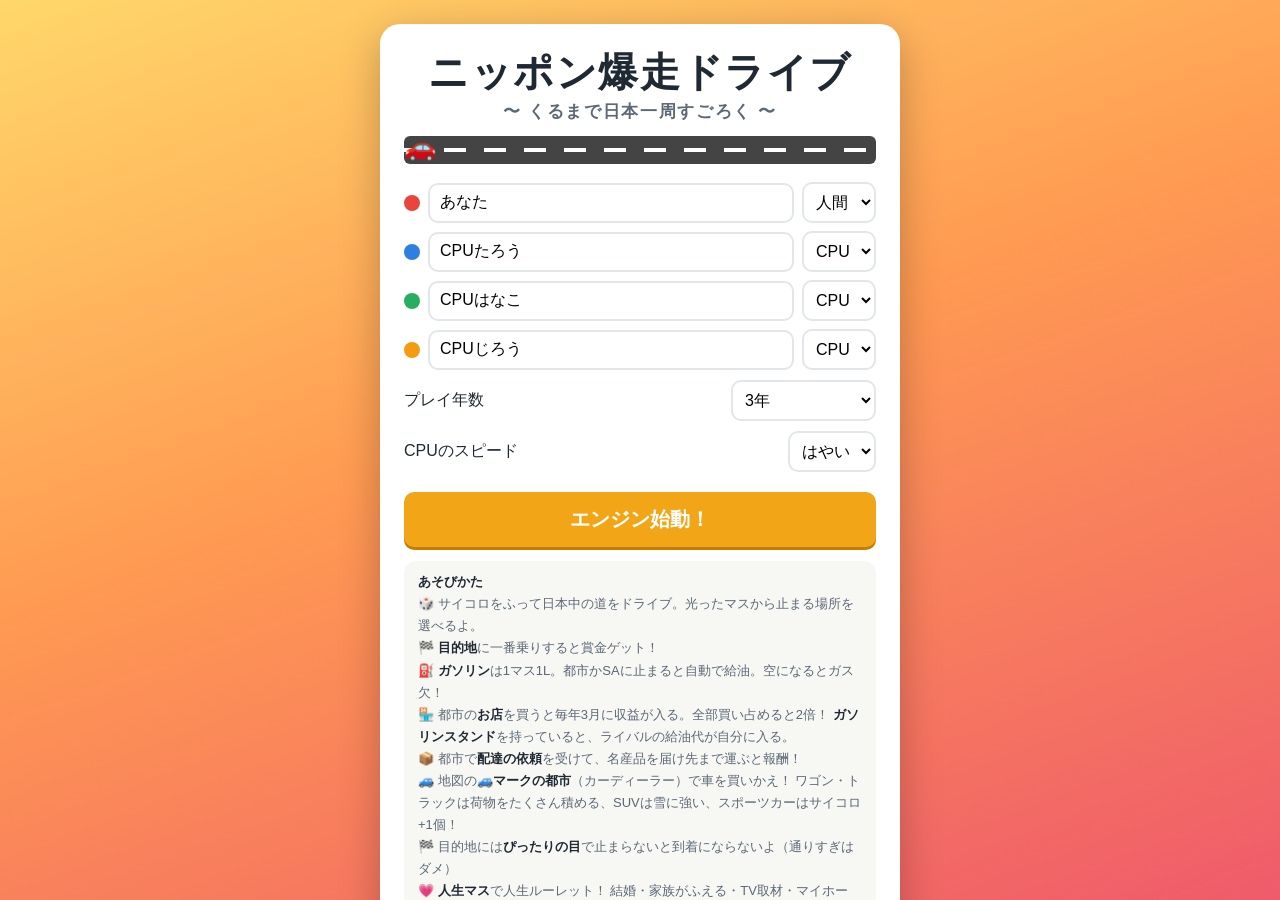
==== commit 29c34f9c: "Drive game: replace 'promotion' life event with TV coverage of your shop Co-Authored-By: Claude Opus" ====
--- a/drive/index.html
+++ b/drive/index.html
@@ -235,7 +235,7 @@
       📦 都市で<b>配達の依頼</b>を受けて、名産品を届け先まで運ぶと報酬！<br>
       🚙 地図の<b>🚙マークの都市</b>（カーディーラー）で車を買いかえ！ ワゴン・トラックは荷物をたくさん積める、SUVは雪に強い、スポーツカーはサイコロ+1個！<br>
       🏁 目的地には<b>ぴったりの目</b>で止まらないと到着にならないよ（通りすぎはダメ）<br>
-      💗 <b>人生マス</b>で人生ルーレット！ 結婚・家族がふえる・マイホーム…家族は車に乗って決算でボーナス！<br>
+      💗 <b>人生マス</b>で人生ルーレット！ 結婚・家族がふえる・TV取材・マイホーム…家族は車に乗って決算でボーナス！<br>
       🔵 青マス＝お金がもらえる　🔴 赤マス＝お金がへる　🟡 黄マス＝カードがもらえる　🟣 SA＝カードが買える<br>
       📰 毎月いろいろな<b>ニュース</b>が！ 渋滞・台風・大雪・原油高・ご当地フェス・豊作・新車フェア…<br>
       👻 目的地から一番遠い人には、ガス欠おばけ「<b>ブスブス</b>」が取りつく。ほかの車を追いこすと押しつけられる！<br>
@@ -543,7 +543,7 @@
 const COLORS = ['#e8453c','#2f7fe0','#27ae60','#f39c12'];
 const PNAMES = ['あなた','CPUたろう','CPUはなこ','CPUじろう'];
 const HAND_MAX = 8;
-const SAVE_KEY = 'nippon-drive-save-v6';
+const SAVE_KEY = 'nippon-drive-save-v7';
 
 /* =========================================================
    マップ生成（固定シードで毎回同じ）
@@ -556,13 +556,15 @@
 const CITY_BY_NAME = {};
 const CITY_NODES = [];
 const SHOPS = [];   // {id,city,name,price,rate}
+// 収益率：安いご当地のお店ほど高利回り、大きな物件は率は低いが額が大きい（ガソリンスタンドは別）
+function boostRate(p,r){const m=p<=1500?7:p<=3000?5.5:p<=6000?4:p<=10000?3:p<=30000?2.2:1.8;return Math.min(100,Math.round(r*m))}
 function addNode(o){o.id=NODES.length;NODES.push(o);ADJ.push([]);return o.id}
 function link(a,b){ADJ[a].push(b);ADJ[b].push(a)}
 CITY_DATA.forEach(([name,lon,lat,shops])=>{
   const [x,y]=proj(lon,lat);
   const id=addNode({x,y,type:'city',name,shops:[]});
   CITY_BY_NAME[name]=id; CITY_NODES.push(id);
-  shops.forEach(([n,p,r])=>{const sid=SHOPS.length;SHOPS.push({id:sid,city:id,name:n,price:p,rate:r});NODES[id].shops.push(sid)});
+  shops.forEach(([n,p,r])=>{const sid=SHOPS.length;SHOPS.push({id:sid,city:id,name:n,price:p,rate:boostRate(p,r)});NODES[id].shops.push(sid)});
 });
 ROADS.forEach(([an,bn,kind,wps])=>{
   kind=kind||'road';
@@ -587,7 +589,7 @@
 // 追加のお店とガソリンスタンド（道の数が多い都市ほど高い）
 CITY_NODES.forEach(c=>{
   const n=NODES[c];
-  (EXTRA_SHOPS[n.name]||[]).forEach(([nm,p,r])=>{const sid=SHOPS.length;SHOPS.push({id:sid,city:c,name:nm,price:p,rate:r});n.shops.push(sid)});
+  (EXTRA_SHOPS[n.name]||[]).forEach(([nm,p,r])=>{const sid=SHOPS.length;SHOPS.push({id:sid,city:c,name:nm,price:p,rate:boostRate(p,r)});n.shops.push(sid)});
   n.shops.sort((a,b)=>SHOPS[a].price-SHOPS[b].price);
   const deg=EDGES.filter(e=>e.a===c||e.b===c).length;
   const sid=SHOPS.length; SHOPS.push({id:sid,city:c,name:'⛽ガソリンスタンド',price:1500+deg*1500,rate:2,gas:true}); n.shops.push(sid);
@@ -1249,7 +1251,7 @@
 }
 // 人生イベント
 const LIFE=[
-  {k:'marry',icon:'💍',label:'結婚',color:'#ff9ccc'},{k:'promo',icon:'📈',label:'昇進',color:'#a8e6a1'},
+  {k:'marry',icon:'💍',label:'結婚',color:'#ff9ccc'},{k:'promo',icon:'📺',label:'TV取材',color:'#a8e6a1'},
   {k:'baby',icon:'👶',label:'家族がふえる',color:'#ffe08a'},{k:'broken',icon:'🔧',label:'車が故障',color:'#f4a6a6'},
   {k:'hitch',icon:'👍',label:'ヒッチハイカー',color:'#9fdcff'},{k:'lottery',icon:'🎰',label:'宝くじ',color:'#ffc48a'},
   {k:'house',icon:'🏠',label:'マイホーム',color:'#d3c0ea'},{k:'trip',icon:'✈️',label:'家族旅行',color:'#9ee6ef'},
@@ -1279,8 +1281,10 @@
       p.pax.push('hitch'); renderAll();
       await say(`👍 ヒッチハイカーを乗せた！<br>次の都市で降りるとき、お礼をくれるよ`,T);break;
     case 'promo':{
-      const v=round100(rand(15,40)*100*yf()); p.money+=v; renderAll(); fxCoins(18); fxFloat(node,'+'+fmt(v),'#27ae60');
-      await fxBanner('gold','📈','昇進！',`ボーナス +${fmt(v)}`);log(`📈 ${p.name} が昇進 +${fmt(v)}`);break;}
+      const props=propsOf(i), sh=props.length?SHOPS[pick(props)]:null;
+      const v=round100(Math.max(rand(10,25)*100*yf(), yearlyIncome(i)*.3)); p.money+=v; renderAll(); fxCoins(18); fxFloat(node,'+'+fmt(v),'#27ae60');
+      const what=sh?`${NODES[sh.city].name}の「${sh.name}」がテレビで紹介されて大行列！`:'ドライブ旅がテレビ番組で紹介されて話題に！';
+      await fxBanner('gold','📺','テレビ取材！',`${what} +${fmt(v)}`,2200);log(`📺 ${p.name}：${what} +${fmt(v)}`);break;}
     case 'lottery':{
       const big=Math.random()<.25, v=round100((big?rand(80,200):rand(2,12))*100*yf()); p.money+=v; renderAll();
       if(big){fxCoins(40);await fxStamp('大当たり！','#f2a516');}
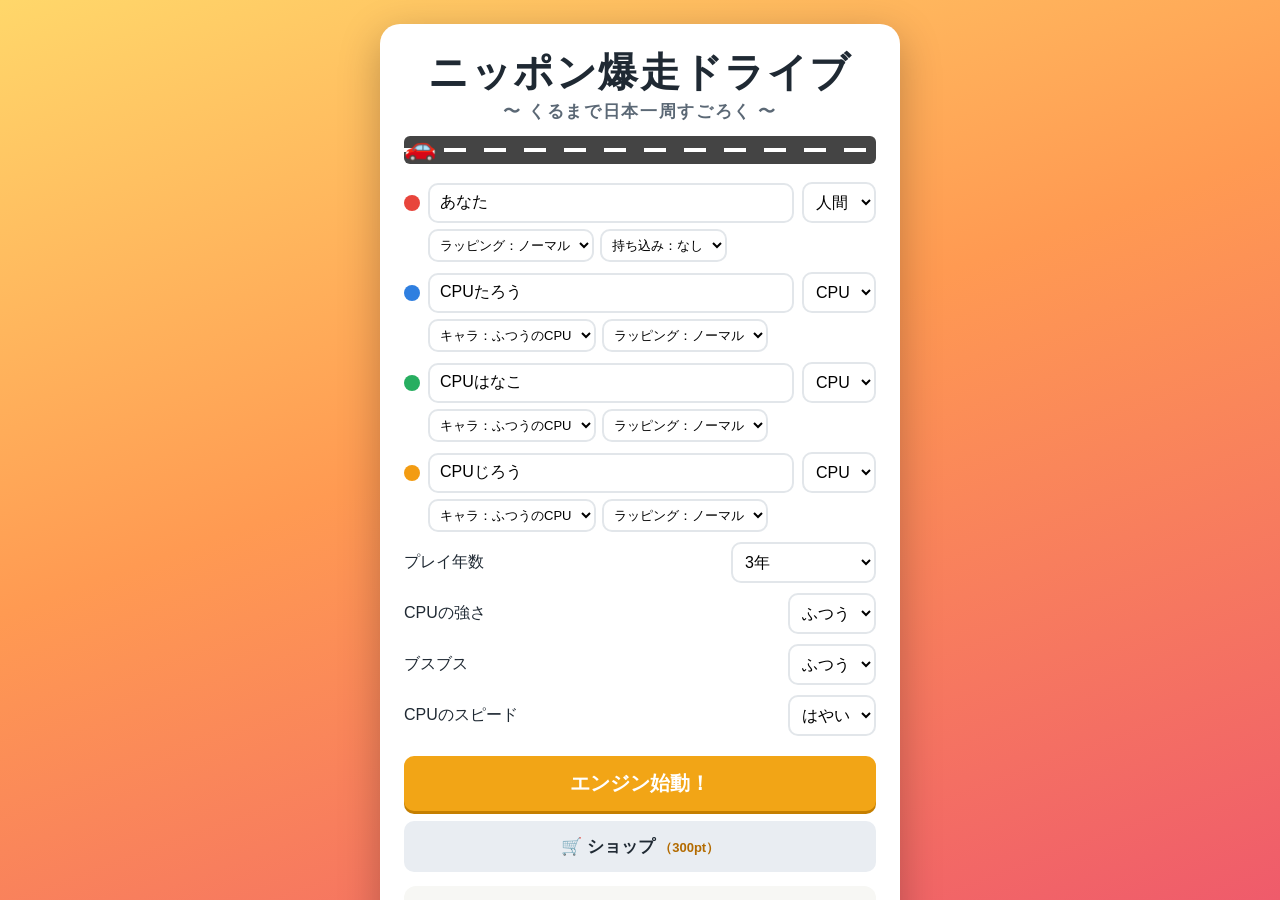
==== commit 4d1f0625: "Drive game: president-style life roulette, difficulty settings, drive-point shop (wraps, card packs," ====
--- a/drive/index.html
+++ b/drive/index.html
@@ -4,6 +4,14 @@
 <meta charset="utf-8">
 <meta name="viewport" content="width=device-width, initial-scale=1, maximum-scale=1, user-scalable=no, viewport-fit=cover">
 <title>ニッポン爆走ドライブ</title>
+<link rel="manifest" href="manifest.webmanifest">
+<link rel="icon" href="icon-192.png">
+<link rel="apple-touch-icon" href="apple-touch-icon.png">
+<meta name="theme-color" content="#263445">
+<meta name="mobile-web-app-capable" content="yes">
+<meta name="apple-mobile-web-app-capable" content="yes">
+<meta name="apple-mobile-web-app-status-bar-style" content="black-translucent">
+<meta name="apple-mobile-web-app-title" content="爆走ドライブ">
 <style>
 :root{
   --sea:#7cc8ec; --sea2:#5fb4e0; --land:#cfe8a6; --land2:#b5d886;
@@ -39,6 +47,14 @@
 .rules{font-size:13px;color:var(--sub);line-height:1.7;background:#f7f7f4;border-radius:12px;padding:10px 14px;margin-top:14px}
 .rules b{color:var(--ink)}
 #title .go{width:100%;font-size:20px;padding:14px;margin-top:10px}
+#title .trow{display:flex;gap:8px}
+#title .trow .go{font-size:17px}
+#title .go small{font-size:13px;color:#b36b00}
+.psub{display:flex;gap:6px;margin:-2px 0 10px 24px;flex-wrap:wrap}
+.psub select{padding:6px 6px;border:2px solid #e2e6ea;border-radius:10px;font:inherit;font-size:13px;background:#fff;max-width:100%}
+.sitem{display:flex;gap:10px;align-items:center;padding:8px 0;border-bottom:1px solid #f0f0f0}
+.sitem .pv{width:64px;height:44px;flex:none;display:flex;align-items:center;justify-content:center;font-size:30px}
+.sitem .n{flex:1;min-width:0}.sitem .n small{display:block;color:var(--sub)}
 
 /* ---------- ゲーム画面 ---------- */
 #game{position:fixed;inset:0;display:flex;flex-direction:column}
@@ -222,10 +238,15 @@
     <div id="setup"></div>
     <div class="opt"><label>プレイ年数</label>
       <select id="years"><option value="1">1年（お試し）</option><option value="3" selected>3年</option><option value="5">5年</option><option value="10">10年</option></select></div>
+    <div class="opt"><label>CPUの強さ</label>
+      <select id="cpuLv"><option value="0">ふつう</option><option value="1">つよい</option><option value="2">鬼</option></select></div>
+    <div class="opt"><label>ブスブス</label>
+      <select id="ghostLv"><option value="0">ふつう</option><option value="1">凶暴</option><option value="2">地獄</option></select></div>
     <div class="opt"><label>CPUのスピード</label>
       <select id="speed"><option value="1">ふつう</option><option value="0.5" selected>はやい</option><option value="0.25">爆速</option></select></div>
     <button class="primary go" id="startBtn">エンジン始動！</button>
     <button class="go" id="resumeBtn" hidden>つづきから</button>
+    <div class="trow"><button class="go" id="shopBtn">🛒 ショップ <small id="ptLabel"></small></button><button class="go" id="installBtn" hidden>📲 アプリにする</button></div>
     <div class="rules">
       <b>あそびかた</b><br>
       🎲 サイコロをふって日本中の道をドライブ。光ったマスから止まる場所を選べるよ。<br>
@@ -235,9 +256,10 @@
       📦 都市で<b>配達の依頼</b>を受けて、名産品を届け先まで運ぶと報酬！<br>
       🚙 地図の<b>🚙マークの都市</b>（カーディーラー）で車を買いかえ！ ワゴン・トラックは荷物をたくさん積める、SUVは雪に強い、スポーツカーはサイコロ+1個！<br>
       🏁 目的地には<b>ぴったりの目</b>で止まらないと到着にならないよ（通りすぎはダメ）<br>
-      💗 <b>人生マス</b>で人生ルーレット！ 結婚・家族がふえる・TV取材・マイホーム…家族は車に乗って決算でボーナス！<br>
+      💗 <b>人生マス</b>で社長ルーレット！ 社長の結婚・跡継ぎ誕生・TV取材・株・豪邸…家族は車に乗って決算でボーナス！<br>
       🔵 青マス＝お金がもらえる　🔴 赤マス＝お金がへる　🟡 黄マス＝カードがもらえる　🟣 SA＝カードが買える<br>
       📰 毎月いろいろな<b>ニュース</b>が！ 渋滞・台風・大雪・原油高・ご当地フェス・豊作・新車フェア…<br>
+      🛒 遊び終わると<b>ドライブポイント</b>がもらえる！ ショップで車のラッピングやカードパック、CPUキャラ、ブスブス衣装と交換しよう<br>
       👻 目的地から一番遠い人には、ガス欠おばけ「<b>ブスブス</b>」が取りつく。ほかの車を追いこすと押しつけられる！<br>
       最後に<b>総資産</b>（お金＋お店の価値）が一番多い人の優勝！
     </div>
@@ -283,6 +305,17 @@
     <div class="ar-tap">タップで つぎへ ▶</div>
   </div>
 </div>
+<svg width="0" height="0" style="position:absolute" aria-hidden="true"><defs>
+  <pattern id="wp-stripe" width="60" height="60" patternUnits="userSpaceOnUse" x="-30" y="-30"><rect y="22" width="60" height="3.2" fill="#fff"/><rect y="26.5" width="60" height="1.6" fill="#fff"/></pattern>
+  <pattern id="wp-dots" width="6" height="6" patternUnits="userSpaceOnUse"><circle cx="3" cy="3" r="1.4" fill="#fff" opacity=".9"/></pattern>
+  <pattern id="wp-star" width="9" height="8" patternUnits="userSpaceOnUse"><path d="M4.5 1 L5.5 3.4 L8 3.5 L6 5 L6.8 7.4 L4.5 6 L2.2 7.4 L3 5 L1 3.5 L3.5 3.4 Z" fill="#ffe14d"/></pattern>
+  <pattern id="wp-checker" width="6" height="6" patternUnits="userSpaceOnUse"><rect width="3" height="3" fill="#111"/><rect x="3" y="3" width="3" height="3" fill="#111"/><rect x="3" width="3" height="3" fill="#fff"/><rect y="3" width="3" height="3" fill="#fff"/></pattern>
+  <pattern id="wp-camo" width="14" height="10" patternUnits="userSpaceOnUse"><rect width="14" height="10" fill="#6b7f3a"/><path d="M1 2 q3 -2 5 1 q-2 3 -5 1Z M8 6 q4 -2 5 2 q-3 2 -5 -2Z" fill="#3f4f22"/><path d="M6 0 q3 1 2 3 q-3 0 -2 -3Z M2 7 q2 -1 3 2 q-2 1 -3 -2Z" fill="#a08a5a"/></pattern>
+  <pattern id="wp-flame" width="40" height="40" patternUnits="userSpaceOnUse" x="-20" y="-32"><path d="M0 24 q3 -8 6 -2 q2 -9 6 -1 q3 -10 7 0 q2 -7 5 1 q3 -8 6 0 q2 -6 5 2 L40 40 L0 40Z" fill="#ff7a1a"/><path d="M0 28 q3 -5 6 -1 q2 -6 6 0 q3 -6 7 1 q2 -4 5 1 q3 -5 6 1 L40 40 L0 40Z" fill="#ffd23f"/></pattern>
+  <pattern id="wp-sakura" width="8" height="8" patternUnits="userSpaceOnUse"><rect width="8" height="8" fill="#ffd1e3"/><circle cx="2" cy="2" r="1.3" fill="#ff8fb8"/><circle cx="6" cy="6" r="1.3" fill="#ff8fb8"/></pattern>
+  <linearGradient id="wp-rainbow" x1="0" y1="0" x2="0" y2="1"><stop offset="0" stop-color="#ff5a5a"/><stop offset=".2" stop-color="#ffb13b"/><stop offset=".4" stop-color="#ffe94d"/><stop offset=".6" stop-color="#5ed36b"/><stop offset=".8" stop-color="#4aa8ff"/><stop offset="1" stop-color="#9b6bff"/></linearGradient>
+  <linearGradient id="wp-gold" x1="0" y1="0" x2="1" y2="1"><stop offset="0" stop-color="#8a5a00"/><stop offset=".35" stop-color="#ffe680"/><stop offset=".5" stop-color="#fff6c4"/><stop offset=".7" stop-color="#e0a800"/><stop offset="1" stop-color="#7a4e00"/></linearGradient>
+</defs></svg>
 <div id="fxLayer"></div>
 <div id="modal" hidden><div class="box"><h2></h2><div class="body"></div><div class="btns"></div></div></div>
 
@@ -541,9 +574,32 @@
  '宇和島':'じゃこ天','四万十':'栗','室戸':'海洋深層水','壱岐':'麦焼酎','対馬':'穴子','五島':'椿油','阿蘇':'あか牛','延岡':'鮎','人吉':'球磨焼酎',
  '指宿':'カツオ節','屋久島':'屋久杉','宮古島':'雪塩','石垣':'石垣牛'};
 const COLORS = ['#e8453c','#2f7fe0','#27ae60','#f39c12'];
+// ショップ（ドライブポイントで買う）
+const WRAPS={none:{name:'ノーマル',price:0},stripe:{name:'レーシングストライプ',price:150},dots:{name:'水玉',price:150},star:{name:'スター',price:200},
+  checker:{name:'チェッカーフラッグ',price:250},camo:{name:'迷彩',price:250},flame:{name:'ファイヤー',price:300},sakura:{name:'桜吹雪',price:350},rainbow:{name:'レインボー',price:400},gold:{name:'ゴールド',price:800}};
+const PACKS={none:{name:'なし',cards:[],price:0},
+  starter:{name:'スタートダッシュパック',desc:'ターボ×2・ぴったり',cards:['turbo','turbo','just'],price:300},
+  guard:{name:'あんしんパック',desc:'お守り・ロードサービス・おはらい塩',cards:['omamori','jaf','oharai'],price:400},
+  attack:{name:'イジワルパック',desc:'駐車違反・大渋滞・オイルまき',cards:['park','slow','oil'],price:500},
+  speed:{name:'スピードスターパック',desc:'ニトロ×2・ジェットエンジン',cards:['nitro','nitro','jet'],price:600},
+  rich:{name:'社長のたしなみパック',desc:'福袋・買収・給油無料パス',cards:['lucky','buyout','freegas'],price:700}};
+const CPUCHARS={normal:{name:'ふつうのCPU',price:0,line:[]},
+  gold:{name:'成金キング',desc:'高いお店ばかり買いあさる',price:400,line:['金ならあるぞ〜！','ぜんぶまとめて買ってやる！','安い店には興味がない！']},
+  gas:{name:'ガソリン女王',desc:'ガソリンスタンドに目がない',price:400,line:['給油はわたしのスタンドでどうぞ♪','ガソリンは社長の燃料よ','満タンでいきましょ！']},
+  courier:{name:'配達ハヤテ',desc:'配達の依頼をどんどん受ける',price:400,line:['お届けものでーす！','時間厳守がモットー！','荷物はまかせろ！']},
+  cardshark:{name:'カードの鬼',desc:'イジワルカードを容赦なく使う',price:500,line:['くらえっ！','カードは使ってナンボ！','覚悟しな！']}};
+const GHOSTS={default:{name:'ノーマル',ic:'👻',price:0},pumpkin:{name:'かぼちゃ',ic:'🎃',price:200},alien:{name:'宇宙人',ic:'👽',price:300},
+  robot:{name:'ロボ',ic:'🤖',price:300},oni:{name:'鬼',ic:'👹',price:300},skull:{name:'ガイコツ',ic:'💀',price:400}};
+const SHOP_CATS=[['wrap','🎨 ラッピング',WRAPS],['pack','🃏 カードパック',PACKS],['cpu','🤖 CPUキャラ',CPUCHARS],['ghost','👻 ブスブス衣装',GHOSTS]];
+const PROFILE_KEY='nippon-drive-profile';
+let PROF={points:300,owned:[],ghost:'default',games:0};
+try{const v=JSON.parse(localStorage.getItem(PROFILE_KEY)||'null');if(v)PROF=Object.assign(PROF,v)}catch(e){}
+function saveProf(){try{localStorage.setItem(PROFILE_KEY,JSON.stringify(PROF))}catch(e){}}
+const owns=(cat,k)=>k==='none'||k==='normal'||k==='default'||PROF.owned.includes(cat+':'+k);
+const ghostIc=()=>GHOSTS[(G&&G.ghostSkin)||PROF.ghost||'default'].ic;
 const PNAMES = ['あなた','CPUたろう','CPUはなこ','CPUじろう'];
 const HAND_MAX = 8;
-const SAVE_KEY = 'nippon-drive-save-v7';
+const SAVE_KEY = 'nippon-drive-save-v8';
 
 /* =========================================================
    マップ生成（固定シードで毎回同じ）
@@ -703,7 +759,7 @@
   layerHL=el('g',{},svg);
   layerTok=el('g',{},svg);
 }
-function carSVG(color,type){
+function carSVG(color,type,wrap){
   const W='#d8f1ff',K='#1d2530',st=`fill="${color}" stroke="${K}" stroke-width="1.6" stroke-linejoin="round"`;
   const wh=(x,r=4)=>`<circle cx="${x}" cy="3.5" r="${r}" fill="${K}"/><circle cx="${x}" cy="3.5" r="${r*.4}" fill="#bbb"/>`;
   let b;
@@ -716,13 +772,15 @@
     case 'sports': b=`<path d="M-18 -7 L-14 -7 L-14 -4" fill="none" stroke="${K}" stroke-width="2"/><path d="M-17 3 L-17 -3 Q-16 -6 -10 -6 L-5 -10 L5 -10 L12 -5 L17 -4 Q19 -3 19 0 L19 3 Z" ${st}/><path d="M-3 -6.5 L-1 -9 L4 -9 L8.5 -6 Z" fill="${W}"/><rect x="-12" y="-2" width="24" height="1.6" fill="#fff" opacity=".7"/>`+wh(-10,3.8)+wh(11,3.8);break;
     default: b=`<path d="M-15 3 L-15 -4 Q-15 -7 -11 -7 L-7 -7 L-3 -13 L7 -13 L11 -7 L13 -7 Q16 -7 16 -3 L16 3 Z" ${st}/><path d="M-5 -7.5 L-2 -11.5 L1.5 -11.5 L1.5 -7.5 Z M3.5 -7.5 L3.5 -11.5 L6.5 -11.5 L9 -7.5 Z" fill="${W}"/>`+wh(-8)+wh(9);
   }
+  if(wrap&&wrap!=='none'){const re=new RegExp(`<(path|rect)[^>]*fill="${color}"[^>]*/>`,'g');
+    b=b.replace(re,m=>m+m.replace(`fill="${color}"`,`fill="url(#wp-${wrap})"`).replace(/stroke="[^"]*"/,'stroke="none"'))}
   return `<g class="bob"><ellipse cx="0" cy="7" rx="16" ry="3" fill="rgba(0,0,0,.25)"/>${b}</g>`;
 }
 const tokEls=[];
 function buildTokens(){
   layerTok.innerHTML=''; tokEls.length=0;
-  G.players.forEach((p,i)=>{const g=el('g',{class:'tok'},layerTok);g.innerHTML=carSVG(p.color,p.car);tokEls.push(g)});
-  ghostEl=el('text',{'font-size':26,'text-anchor':'middle',class:'tok'},layerTok); ghostEl.textContent='👻';
+  G.players.forEach((p,i)=>{const g=el('g',{class:'tok'},layerTok);g.innerHTML=carSVG(p.color,p.car,p.wrap);tokEls.push(g)});
+  ghostEl=el('text',{'font-size':26,'text-anchor':'middle',class:'tok'},layerTok); ghostEl.textContent=ghostIc();
 }
 let ghostEl;
 function tokenXY(i,node){
@@ -988,11 +1046,11 @@
   $('#dest').innerHTML = (G.dest!=null ? `🏁 目的地 <b>${NODES[G.dest].name}</b>　${esc(p.name)}から あと${D[p.pos]}マス` : '')+(fx.length?`　<span style="color:#ffb3b3">${fx.join(' ')}</span>`:'');
   $('#players').innerHTML=G.players.map((q,i)=>`
     <div class="pc ${i===G.turn?'now':''}">
-      ${G.ghost.holder===i?`<span class="ghost" title="ブスブス">${G.ghost.level>1?'👻👻':'👻'}</span>`:''}
+      ${G.ghost.holder===i?`<span class="ghost" title="ブスブス">${G.ghost.level>1?ghostIc()+ghostIc():ghostIc()}</span>`:''}
       <div class="nm"><i style="background:${q.color}"></i>${esc(q.name)}${q.human?'':' <small style="color:#999;font-weight:400">CPU</small>'}</div>
       <div class="money ${q.money<0?'neg':''}">💴 ${fmt(q.money)}</div>
       <div class="meta">資産 ${fmt(totalAssets(i))}</div>
-      <div class="meta">${CARS[q.car].name}　⛽<span class="fuel"><i style="width:${Math.round(q.fuel/CARS[q.car].tank*100)}%;background:${q.fuel<=6?'#eb5757':'#27ae60'}"></i></span>${q.fuel}L　📦${q.jobs.length}/${CARS[q.car].cargo}　👥${(q.pax||[]).length}/${CARS[q.car].seats-1}${q.house?'　🏠':''}</div>
+      <div class="meta">${CARS[q.car].name}　⛽<span class="fuel"><i style="width:${Math.round(q.fuel/CARS[q.car].tank*100)}%;background:${q.fuel<=6?'#eb5757':'#27ae60'}"></i></span>${q.fuel}L　📦${q.jobs.length}/${CARS[q.car].cargo}　👥${(q.pax||[]).length}/${CARS[q.car].seats-1}${q.house?'　🏯':''}${q.coupon?'　🎫'+q.coupon:''}</div>
       <div class="meta meta2">🃏${q.cards.length}枚　🏪${propsOf(i).length}軒　🏁あと${D?D[q.pos]:'-'}${q.skip?'　💤休み':''}${q.slow?'　🐢'+q.slow:''}${q.freeGas!=null&&q.freeGas>=mi()?'　🎫':''}</div>
     </div>`).join('');
 }
@@ -1126,17 +1184,18 @@
 /* =========================================================
    ゲーム進行
    ========================================================= */
-function newGame(setup,years,speed){
+function newGame(setup,years,speed,opts={}){
   const start=CITY_BY_NAME['東京'];
   G={year:1,month:4,turn:0,years,speed,
-    players:setup.map(s=>({name:s.name,color:s.color,human:s.human,pos:start,money:10000,cards:['turbo'],skip:0,car:'kei',fuel:CARS.kei.tank,jobs:[],pax:[],house:0,married:false})),
-    owner:{},pm:{},closed:{},fx:{},ghost:{holder:-1,level:1,months:0},dest:null,destDist:0,log:[],started:false};
+    players:setup.map(s=>({name:s.name,color:s.color,human:s.human,pos:start,money:10000,cards:['turbo',...((PACKS[s.pack]||PACKS.none).cards)],skip:0,wrap:s.wrap||'none',char:s.char||'normal',car:'kei',fuel:CARS.kei.tank,jobs:[],pax:[],house:0,married:false})),
+    owner:{},pm:{},closed:{},fx:{},cpuLv:opts.cpuLv||0,ghostLv:opts.ghostLv||0,ghostSkin:PROF.ghost||'default',ghost:{holder:-1,level:1,months:0},dest:null,destDist:0,log:[],started:false};
 }
 function save(){try{localStorage.setItem(SAVE_KEY,JSON.stringify(G))}catch(e){}}
 function loadSave(){try{const s=localStorage.getItem(SAVE_KEY);return s?JSON.parse(s):null}catch(e){return null}}
 function clearSave(){try{localStorage.removeItem(SAVE_KEY)}catch(e){}}
 
 async function startGame(){
+  if(!G.started&&G.cpuLv===2) G.players.forEach(p=>{if(!p.human)p.cards.push('nitro','just')});
   $('#title').hidden=true; $('#game').hidden=false;
   G.pm=G.pm||{};G.closed=G.closed||{};G.fx=G.fx||{};applyPrices();
   buildMap(); buildTokens();
@@ -1221,7 +1280,7 @@
 function fxFlash(color){const d=fxEl('','fx-flash');d.style.background=color;setTimeout(()=>d.remove(),650)}
 async function fxBanner(kind,icon,title,sub,ms=1700){const t=fxDur(ms);const d=fxEl(`<span class="ic">${icon}</span><div><div class="tt">${title}</div>${sub?`<div class="sub">${sub}</div>`:''}</div>`,'fx-banner fx-'+kind);d.style.animationDuration=t+'ms';await fxDone(d,t)}
 async function fxCard(c){const t=fxDur(1900);const d=fxEl(`<div class="in" style="animation-duration:${t}ms"><div class="b">?</div><div class="f"><div style="font-size:56px">${CARDS[c].ic}</div><b>${CARDS[c].name}</b><small>${CARDS[c].desc}</small></div></div>`,'fx-card');sfx('card');setTimeout(()=>{d.classList.add('open');sfx('jingle')},t*.4);await fxDone(d,t)}
-async function fxGhost(text,ms=1900){const t=fxDur(ms);sfx('ghost');const d=fxEl(`<div class="g">👻</div><div class="t">${text}</div>`,'fx-ghost');d.style.animationDuration=t+'ms';d.querySelector('.g').style.animationDuration=t+'ms';fxShake();await fxDone(d,t)}
+async function fxGhost(text,ms=1900){const t=fxDur(ms);sfx('ghost');const d=fxEl(`<div class="g">${ghostIc()}</div><div class="t">${text}</div>`,'fx-ghost');d.style.animationDuration=t+'ms';d.querySelector('.g').style.animationDuration=t+'ms';fxShake();await fxDone(d,t)}
 async function fxStamp(text,color='#e8453c',ms=1500){const t=fxDur(ms);const d=fxEl(text,'fx-stamp');d.style.color=color;d.style.borderColor=color;d.style.animationDuration=t+'ms';setTimeout(()=>{fxShake();sfx('dice')},t*.18);await fxDone(d,t)}
 const SEASON={4:'🌸 お花見ドライブ',5:'🎏 GWは渋滞に注意',6:'☔ 梅雨のドライブ',7:'🎐 夏休みスタート',8:'🎆 夏まつりの季節',9:'🎑 お月見ドライブ',10:'🍁 紅葉シーズン',11:'🍂 秋の味覚めぐり',12:'⛄ 冬タイヤの季節',1:'🎍 あけましておめでとう',2:'👹 節分',3:'📊 決算の月'};
 async function fxMonth(){const t=fxDur(1300);const d=fxEl(`<div class="m">${G.month}<small>月</small></div><div class="s">${SEASON[G.month]}</div>`,'fx-month');d.style.animationDuration=t+'ms';sfx('news');await fxDone(d,t)}
@@ -1251,59 +1310,64 @@
 }
 // 人生イベント
 const LIFE=[
-  {k:'marry',icon:'💍',label:'結婚',color:'#ff9ccc'},{k:'promo',icon:'📺',label:'TV取材',color:'#a8e6a1'},
-  {k:'baby',icon:'👶',label:'家族がふえる',color:'#ffe08a'},{k:'broken',icon:'🔧',label:'車が故障',color:'#f4a6a6'},
-  {k:'hitch',icon:'👍',label:'ヒッチハイカー',color:'#9fdcff'},{k:'lottery',icon:'🎰',label:'宝くじ',color:'#ffc48a'},
-  {k:'house',icon:'🏠',label:'マイホーム',color:'#d3c0ea'},{k:'trip',icon:'✈️',label:'家族旅行',color:'#9ee6ef'},
+  {k:'marry',icon:'💍',label:'社長の結婚',color:'#ff9ccc'},{k:'promo',icon:'📺',label:'TV取材',color:'#a8e6a1'},
+  {k:'baby',icon:'👶',label:'跡継ぎ誕生',color:'#ffe08a'},{k:'boya',icon:'🔥',label:'ボヤ騒ぎ',color:'#f4a6a6'},
+  {k:'hitch',icon:'🤝',label:'取引先を送迎',color:'#9fdcff'},{k:'stock',icon:'💹',label:'株の売買',color:'#ffc48a'},
+  {k:'house',icon:'🏯',label:'社長の豪邸',color:'#d3c0ea'},{k:'trip',icon:'🚌',label:'社員旅行',color:'#9ee6ef'},
 ];
 async function lifeEvent(i,node){
   const p=G.players[i]; p.pax=p.pax||[];
-  await fxBanner('life','🎉','人生マス！',`${esc(p.name)} の人生ルーレット`,1300);
-  const LW=[p.married?1:2.5,1,2.2,1,1.5,1,1,1];let rr=Math.random()*LW.reduce((x,y)=>x+y),tk=0;while(rr>LW[tk]){rr-=LW[tk];tk++}
-  const k=await roulette(LIFE,tk,{title:`🎉 ${esc(p.name)} の人生ルーレット`,human:p.human});
-  const ev=LIFE[k].k, full=p.pax.length>=CARS[p.car].seats-1, T={title:'🎉 人生イベント'};
+  await fxBanner('life','🎉','社長ルーレット！',`${esc(p.name)}社長の運命やいかに`,1300);
+  const LW=[p.married?1:2.3,1.2,2,1,1.5,1.2,1,1];let rr=Math.random()*LW.reduce((x,y)=>x+y),tk=0;while(rr>LW[tk]){rr-=LW[tk];tk++}
+  const k=await roulette(LIFE,tk,{title:`🎉 ${esc(p.name)}社長のルーレット`,human:p.human});
+  const ev=LIFE[k].k, full=p.pax.length>=CARS[p.car].seats-1, T={title:'🎉 社長ルーレット'};
   const gifts=per=>{let tot=0;for(const j of rivals(i)){const q=G.players[j];const v=Math.min(per,Math.max(0,q.money));q.money-=v;tot+=v}p.money+=tot;return tot};
   switch(ev){
     case 'marry':{
-      if(p.married){const v=round100(1000*yf());p.money+=v;fxHearts();fxFloat(node,'+'+fmt(v),'#e0559a');renderAll();await say(`💐 結婚記念日！ パートナーとドライブデート♪<br>記念のご祝儀 <b>${fmt(v)}</b>`,T);break}
+      if(p.married){const v=round100(1000*yf());p.money+=v;fxHearts();fxFloat(node,'+'+fmt(v),'#e0559a');renderAll();await say(`💐 結婚記念日！ 社長夫婦で高級ディナー…のはずが、取引先からお祝いが届いた！<br><b>+${fmt(v)}</b>`,T);break}
       p.married=true; if(!full) p.pax.push('partner'); renderAll();
-      fxHearts(); await fxStamp('祝 結婚！','#e0559a');
+      fxHearts(); await fxStamp('祝 社長結婚！','#e0559a');
       const t=gifts(round100(500*yf())); renderAll();
-      await say(`💍 ${esc(p.name)} が結婚！ ${full?'車が満員なのでパートナーは電車で追いかけてくる…':'パートナーが助手席に乗った！'}<br>みんなからご祝儀 <b style="color:#e0559a">${fmt(t)}</b>`,T);break;}
+      await say(`💍 ${esc(p.name)}社長、ついに結婚！ ${full?'車が満員なので奥さま（だんなさま）は新幹線で追いかけてくる…':'パートナーが助手席に乗った！'}<br>ライバル社長たちからご祝儀 <b style="color:#e0559a">${fmt(t)}</b>`,T);break;}
     case 'baby':{
-      if(full){await say(`👶 新しい家族が…と思ったら車が満員！<br>定員の多い車に乗りかえよう（ワゴンは8人乗り）`,T);break}
+      if(full){await say(`👶 おめでたい話が…と思ったら車が満員！<br>定員の多い車に乗りかえよう（ワゴンは8人乗り）`,T);break}
       const kid=p.married; p.pax.push(kid?'kid':'pet'); renderAll(); fxHearts(['👶','🍼','💖','✨','🐶']);
-      if(kid){await fxStamp('おめでとう！','#f2a516');const t=gifts(round100(300*yf()));renderAll();await say(`👶 赤ちゃんが生まれた！ 家族がふえた！<br>みんなからお祝い <b>${fmt(t)}</b>`,T)}
-      else await say(`🐶 迷子の子犬を拾った！ 新しい家族だ！<br><small>（結婚していると赤ちゃんが生まれるよ）</small>`,T);
+      if(kid){await fxStamp('跡継ぎ誕生！','#f2a516');const t=gifts(round100(300*yf()));renderAll();await say(`👶 跡継ぎが生まれた！ これで会社も安泰だ！<br>ライバル社長たちからお祝い <b>${fmt(t)}</b>`,T)}
+      else{const v=round100(rand(3,8)*100*yf());p.money+=v;renderAll();await say(`🐶 迷い犬を拾って会社の看板犬に！ SNSで大人気 +${fmt(v)}<br><small>（結婚していると跡継ぎが生まれるよ）</small>`,T)}
       break;}
     case 'hitch':
-      if(full){await say(`👍 ヒッチハイカーがいたけど、車が満員で乗せられなかった…`,T);break}
+      if(full){await say(`🤝 取引先の社長を送ってあげたかったけど、車が満員…商談はまた今度`,T);break}
       p.pax.push('hitch'); renderAll();
-      await say(`👍 ヒッチハイカーを乗せた！<br>次の都市で降りるとき、お礼をくれるよ`,T);break;
+      await say(`🤝 取引先の社長を車で送ることに！<br>次の都市で降りるとき、<b>商談成立</b>でお礼＆<b>お店1軒を半額で買える券</b>がもらえるよ`,T);break;
     case 'promo':{
       const props=propsOf(i), sh=props.length?SHOPS[pick(props)]:null;
       const v=round100(Math.max(rand(10,25)*100*yf(), yearlyIncome(i)*.3)); p.money+=v; renderAll(); fxCoins(18); fxFloat(node,'+'+fmt(v),'#27ae60');
-      const what=sh?`${NODES[sh.city].name}の「${sh.name}」がテレビで紹介されて大行列！`:'ドライブ旅がテレビ番組で紹介されて話題に！';
+      const what=sh?`${NODES[sh.city].name}の「${sh.name}」がテレビで紹介されて大行列！`:'社長のドライブ旅がテレビ番組で紹介されて話題に！';
       await fxBanner('gold','📺','テレビ取材！',`${what} +${fmt(v)}`,2200);log(`📺 ${p.name}：${what} +${fmt(v)}`);break;}
-    case 'lottery':{
-      const big=Math.random()<.25, v=round100((big?rand(80,200):rand(2,12))*100*yf()); p.money+=v; renderAll();
-      if(big){fxCoins(40);await fxStamp('大当たり！','#f2a516');}
-      fxFloat(node,'+'+fmt(v),'#f2a516');
-      await say(`🎰 宝くじ${big?'が<b>大当たり</b>！！':'で小当たり！'}<br><b style="color:#f2a516">${fmt(v)}</b> ゲット！`,T);break;}
+    case 'stock':{
+      const up=Math.random()<.6, base=Math.max(2000*yf(),p.money*.25);
+      if(up){const v=round100(base*(.4+Math.random()*.8));p.money+=v;renderAll();fxCoins(30);fxFloat(node,'+'+fmt(v),'#f2a516');await fxStamp('株価急騰！','#27ae60');
+        await say(`💹 買っておいた株が急騰！ 売りぬけて <b style="color:#27ae60">+${fmt(v)}</b>`,T)}
+      else{const v=round100(base*(.2+Math.random()*.4));sfx('bad');fxShake();fxFloat(node,'-'+fmt(v),'#eb5757');await fxBanner('red','📉','株価暴落…',`損切りして -${fmt(v)}`);log(`📉 ${p.name}：株で損 -${fmt(v)}`);await pay(i,v)}
+      break;}
     case 'house':{
-      const cost=round100(4000*yf()*(1+p.pax.length*.2));
-      if(p.money<cost){await say(`🏠 マイホームを建てたい…でも頭金 ${fmt(cost)} が足りない！`,T);break}
-      p.money-=cost; p.house=(p.house||0)+round100(cost*1.3); renderAll(); fxHearts(['🏠','🎉','✨','🔨']);
-      await fxStamp('マイホーム！','#7b4fa8');
-      await say(`🏠 マイホームを建てた！ ${fmt(cost)} 支払い<br>資産価値 <b>${fmt(round100(cost*1.3))}</b>（総資産にふくまれる）`,T);break;}
-    case 'broken':{
-      const v=round100(rand(5,18)*100*yf()); sfx('bad'); fxShake(); fxFlash('rgba(80,80,80,.35)'); fxFloat(node,'-'+fmt(v),'#eb5757');
-      await fxBanner('red','🔧','車が故障！',`修理代 -${fmt(v)}`); log(`🔧 ${p.name} の車が故障 -${fmt(v)}`); await pay(i,v);break;}
+      const cost=round100(5000*yf()*(1+p.pax.length*.2));
+      if(p.money<cost){await say(`🏯 社長の豪邸を建てたい…でも ${fmt(cost)} が足りない！`,T);break}
+      p.money-=cost; p.house=(p.house||0)+round100(cost*1.3); renderAll(); fxHearts(['🏯','🎉','✨','🔨']);
+      await fxStamp('豪邸 完成！','#7b4fa8');
+      await say(`🏯 社長の豪邸が完成！ ${fmt(cost)} 支払い<br>資産価値 <b>${fmt(round100(cost*1.3))}</b>（総資産にふくまれる）`,T);break;}
+    case 'boya':{
+      const props=propsOf(i).filter(x=>!SHOPS[x].gas);
+      sfx('bad'); fxShake(); fxFlash('rgba(255,120,40,.4)');
+      if(props.length){const sh=SHOPS[pick(props)], v=round100(sh.price*.15+300*yf());fxFloat(node,'-'+fmt(v),'#eb5757');
+        await fxBanner('red','🔥','ボヤ騒ぎ！',`${NODES[sh.city].name}の「${sh.name}」で小火…修理代 -${fmt(v)}`,2100);log(`🔥 ${p.name}：${sh.name}でボヤ -${fmt(v)}`);await pay(i,v)}
+      else{const v=round100(rand(5,18)*100*yf());fxFloat(node,'-'+fmt(v),'#eb5757');await fxBanner('red','🔧','社用車が故障！',`修理代 -${fmt(v)}`);log(`🔧 ${p.name}：社用車が故障 -${fmt(v)}`);await pay(i,v)}
+      break;}
     case 'trip':{
-      const fam=p.pax.filter(x=>x!=='hitch').length, cost=round100((fam+1)*300*yf()), got=[];
-      for(let k=0;k<Math.min(3,fam+1)&&p.cards.length<HAND_MAX;k++){const c=wpick(YELLOW_TABLE);p.cards.push(c);got.push(CARDS[c].ic+CARDS[c].name)}
-      renderAll();
-      await say(`✈️ ${fam?`家族${fam+1}人で`:'ひとりで'}旅行に行った！ 旅費 ${fmt(cost)}<br>おみやげ：${got.join('、')||'（手札がいっぱい）'}`,T);
+      const fam=p.pax.filter(x=>x!=='hitch').length, n=Math.max(3,propsOf(i).length), cost=round100(n*150*yf()), got=[];
+      for(let k=0;k<Math.min(3,1+Math.floor(propsOf(i).length/4))&&p.cards.length<HAND_MAX;k++){const c=wpick(YELLOW_TABLE);p.cards.push(c);got.push(CARDS[c].ic+CARDS[c].name)}
+      renderAll(); fxHearts(['🚌','🎌','🍶','✨']);
+      await say(`🚌 社員${n*3}人で社員旅行！${fam?'（家族も一緒）':''} 旅費 ${fmt(cost)}<br>社員からのおみやげ：${got.join('、')||'（手札がいっぱい）'}`,T);
       await pay(i,cost);break;}
   }
 }
@@ -1314,6 +1378,7 @@
   renderAll(); focusNode(p.pos);
   setActions('');
   await toast(`${G.month}月　<span style="color:${p.color}">●</span> ${esc(p.name)} の番`,900);
+  if(!p.human&&CPUCHARS[p.char]&&CPUCHARS[p.char].line.length&&Math.random()<.35) await toast(`💬 ${esc(p.name)}「${pick(CPUCHARS[p.char].line)}」`,1100);
   if(G.ghost.holder===i){await ghostAct(i); renderAll(); if(G.quit)return}
   if(p.skip>0){p.skip--;renderAll();await say(`${esc(p.name)} は今月お休み…💤`);return}
   let act = p.human ? await humanAction(i) : await cpuAction(i);
@@ -1444,10 +1509,10 @@
     if(t==='red')s+=7; if(t==='life')s-=3; if(t==='blue')s-=3; if(t==='yellow')s-=4; if(t==='sa')s-=1; if(t==='city')s-=3;
     if(n===G.dest)s-=1000;
     const p=G.players[i];
-    if(path.some(x=>p.jobs.some(j=>j.to===x))) s-=45;
+    if(path.some(x=>p.jobs.some(j=>j.to===x))) s-=(p.char==='courier'?90:45);
     if(p.fuel-path.length<=5 && (t==='city'||t==='sa')) s-=25;
     if(G.ghost.holder===i && path.some(x=>G.players.some((q,j)=>j!==i&&q.pos===x))) s-=60;
-    s+=Math.random()*3;
+    s+=Math.random()*(G.cpuLv?0.6:3);
     if(s<bs){bs=s;best=n}
   }
   return best;
@@ -1475,7 +1540,7 @@
   switch(n.type){
     case 'blue':{
       sfx('coin');
-      const m=round100(rand(3,15)*100*yf()*(G.month>=7&&G.month<=8?1.5:1));
+      const m=round100(rand(3,15)*100*yf()*(G.month>=7&&G.month<=8?1.5:1)*(!p.human&&G.cpuLv===2?1.3:1));
       const why=pick(['道の駅で野菜が売れた','ドライブ動画がバズった','ガソリン代がキャッシュバック','ご当地グルメ大会で優勝','車の中から へそくり発見','観光客に道案内してお礼']);
       p.money+=m; renderHUD(); log(`🔵 ${p.name}：${why} +${fmt(m)}`);
       fxCoins(m>=1000*yf()?26:14); fxFloat(node,'+'+fmt(m),'#2f80ed');
@@ -1488,7 +1553,7 @@
         log(`🛠️ ${p.name}：ロードサービスで赤マスの支払いゼロ`); await fxBanner('blue','🛠️','セーフ！','ロードサービスが助けてくれた！ 支払いゼロ');break;
       }
       const winter=[12,1,2].includes(G.month)&&n.y<1300&&p.car!=='suv';
-      const m=round100(rand(2,10)*100*yf()*(winter?1.8:1)*(p.car==='camper'?.5:1));
+      const m=round100(rand(2,10)*100*yf()*(winter?1.8:1)*(p.car==='camper'?.5:1)*(!p.human&&G.cpuLv===2?.7:1));
       const why=winter?'大雪でチェーン代がかさんだ…':pick(['スピード違反で罰金','タイヤがパンク','駐車違反の切符','車検の時期だった','高速料金が思ったより高い','カーナビが壊れた']);
       log(`🔴 ${p.name}：${why} -${fmt(m)}`); fxShake(); fxFlash('rgba(235,87,87,.35)'); fxFloat(node,'-'+fmt(m),'#eb5757');
       await fxBanner('red','💸','-'+fmt(m),why);
@@ -1533,7 +1598,7 @@
     box.querySelector('.ar-city').textContent=`${n.name} に到着！`;
     box.querySelector('.ar-who').innerHTML=`<span style="color:${p.color};text-shadow:none;background:#fff;border-radius:10px;padding:0 8px">●</span> ${esc(p.name)} が一番乗り！`;
     box.querySelector('.ar-art').innerHTML=`<use href="#art-${d[1]}" x="-24" y="-26" width="48" height="48" ${d[2]?`color="${d[2]}"`:''}/>`;
-    box.querySelector('.ar-car').innerHTML=carSVG(p.color,p.car);
+    box.querySelector('.ar-car').innerHTML=carSVG(p.color,p.car,p.wrap);
     box.querySelector('.ar-sub').textContent=`名物「${MEIBUTSU[n.name]||'ごちそう'}」でお祝いだ！`;
     const pb=box.querySelector('.ar-prize b'); pb.textContent=fmt(0);
     box.hidden=false; sfx('fanfare');
@@ -1583,18 +1648,19 @@
 }
 
 /* 物件 */
+function buyPrice(i,sid){return G.players[i].coupon?round100(SHOPS[sid].price/2):SHOPS[sid].price}
 function shopRow(sid,i){
   const s=SHOPS[sid], o=G.owner[sid], p=G.players[i];
   const inc=Math.round(s.price*s.rate/100);
   let right;
   if(o!=null) right=`<span class="own" style="background:${G.players[o].color}">${esc(G.players[o].name)}</span>`;
-  else right=`<button class="primary" data-buy="${sid}" ${p.money<s.price?'disabled':''}>買う</button>`;
+  else right=`<button class="primary" data-buy="${sid}" ${p.money<buyPrice(i,sid)?'disabled':''}>${p.coupon?'半額 '+fmt(buyPrice(i,sid)):'買う'}</button>`;
   return `<div class="shop"><div class="n"><b>${s.name}</b><small>${fmt(s.price)}　収益率${s.rate}%（年${fmt(inc)}）${s.gas?'<br>＋ライバルがここで給油した代金が入る':''}</small></div>${right}</div>`;
 }
 async function cityVisit(i,node){
   const p=G.players[i];
-  if((p.pax||[]).includes('hitch')){const n=p.pax.filter(x=>x==='hitch').length;p.pax=p.pax.filter(x=>x!=='hitch');const v=round100(n*rand(6,14)*100*yf());p.money+=v;renderAll();
-    log(`👍 ${p.name}：ヒッチハイカーからお礼 +${fmt(v)}`);fxCoins(10,node);fxFloat(node,'+'+fmt(v),'#27ae60');await fxBanner('life','👍','ありがとう！',`ヒッチハイカーが${NODES[node].name}で降りてお礼 +${fmt(v)}`)}
+  if((p.pax||[]).includes('hitch')){const n=p.pax.filter(x=>x==='hitch').length;p.pax=p.pax.filter(x=>x!=='hitch');const v=round100(n*rand(6,14)*100*yf());p.money+=v;p.coupon=(p.coupon||0)+n;renderAll();
+    log(`🤝 ${p.name}：取引先と商談成立 +${fmt(v)}・半額券ゲット`);fxCoins(10,node);fxFloat(node,'+'+fmt(v),'#27ae60');await fxBanner('life','🤝','商談成立！',`${NODES[node].name}でお礼 +${fmt(v)}　🎫お店半額券ゲット`,2000)}
   await refuel(i,node);
   if(G.players[i].human) await cityShop(i,node); else await cpuCity(i,node);
 }
@@ -1628,10 +1694,11 @@
       body.querySelectorAll('[data-t]').forEach(b=>b.onclick=()=>{tab=b.dataset.t;draw()});
       body.querySelectorAll('[data-buy]').forEach(b=>b.onclick=()=>{
         const sid=+b.dataset.buy, s=SHOPS[sid];
-        if(p.money<s.price||G.owner[sid]!=null)return;
-        p.money-=s.price; G.owner[sid]=i; sfx('buy'); log(`🏪 ${p.name} が ${n.name}の${s.name}を購入`);
+        const cost=buyPrice(i,sid);
+        if(p.money<cost||G.owner[sid]!=null)return;
+        p.money-=cost; if(p.coupon)p.coupon--; G.owner[sid]=i; sfx('buy'); log(`🏪 ${p.name} が ${n.name}の${s.name}を購入`);
         renderAll(); draw();
-        fxFloat(node,'-'+fmt(s.price),'#e8453c');
+        fxFloat(node,'-'+fmt(cost),'#e8453c');
         if(monopolyOwner(node)===i){fxCoins(30);fxStamp(n.name+' 独占！','#f2a516',1800)}
       });
       body.querySelectorAll('[data-j]').forEach(b=>b.onclick=()=>{
@@ -1653,7 +1720,7 @@
 }
 async function cpuCity(i,node){
   const p=G.players[i], n=NODES[node];
-  const reserve=1500*yf();
+  const reserve=1500*yf()*[1,.7,.4][G.cpuLv||0]*(p.char==='gold'?.5:1);
   const msgs=[];
   // 車
   if(DEALERS.includes(n.name)){
@@ -1662,11 +1729,12 @@
     if(opts.length && Math.random()<.7){const k=opts.sort((a,b)=>CARS[b].price-CARS[a].price)[0]; if(buyCar(i,k)) msgs.push(`🚙 ${CARS[k].name}に乗りかえ`)}
   }
   // お店
-  const free=n.shops.filter(s=>G.owner[s]==null).sort((a,b)=>(SHOPS[b].gas?99:SHOPS[b].rate)-(SHOPS[a].gas?99:SHOPS[a].rate));
+  const free=n.shops.filter(s=>G.owner[s]==null).sort(p.char==='gold'?((a,b)=>SHOPS[b].price-SHOPS[a].price):((a,b)=>(SHOPS[b].gas?99:SHOPS[b].rate)-(SHOPS[a].gas?99:SHOPS[a].rate)));
   const bought=[];
   for(const sid of free){
     const s=SHOPS[sid];
-    if(p.money-s.price>=reserve){p.money-=s.price;G.owner[sid]=i;bought.push(s.name)}
+    const cost=buyPrice(i,sid);
+    if(p.money-cost>=reserve){p.money-=cost;if(p.coupon)p.coupon--;G.owner[sid]=i;bought.push(s.name)}
   }
   if(bought.length){sfx('buy');if(monopolyOwner(node)===i){fxCoins(30);await fxStamp(n.name+' 独占！','#f2a516',1800)}}
   if(bought.length) msgs.push(`🏪「${bought.join('」「')}」を購入${monopolyOwner(node)===i?'（★独占！）':''}`);
@@ -1674,7 +1742,7 @@
   const D=distFrom(G.dest);
   for(const j of makeJobs(node)){
     if(p.jobs.length>=CARS[p.car].cargo) break;
-    if(D[j.to]<=14 || Math.random()<.35){p.jobs.push(j);msgs.push(`📦 ${j.item}→${NODES[j.to].name}の配達を引き受けた`)}
+    if(D[j.to]<=14 || Math.random()<(p.char==='courier'?1:.35)){p.jobs.push(j);msgs.push(`📦 ${j.item}→${NODES[j.to].name}の配達を引き受けた`)}
   }
   renderAll();
   if(msgs.length) await say(`${esc(p.name)} @${n.name}<br>${msgs.join('<br>')}`);
@@ -1702,7 +1770,7 @@
 async function cpuCardShop(i){
   const p=G.players[i];
   const offer=[...SHOP_LIST].sort(()=>Math.random()-.5).slice(0,5);
-  const want=['oharai','can','nitro','turbo','jaf','just','toll'];
+  const want=p.char==='cardshark'?['park','slow','oil','check','summit','nitro','turbo','can']:['oharai','can','nitro','turbo','jaf','just','toll'];
   const bought=[];
   for(const c of want){
     if(!offer.includes(c))continue;
@@ -1885,7 +1953,7 @@
   if(has('copy')>=0 && p.cards.some(x=>['jet','nitro','ghostsend','summit','buyout'].includes(x))) await use('copy');
   if(p.fuel<CARS[p.car].tank/2) await use('freegas');
   if(has('buyout')>=0 && buyoutTargets(i).length && p.money>8000*yf()) await use('buyout');
-  if(minR<=10 && minR<d){
+  if((minR<=10 && minR<d) || (p.char==='cardshark'&&rv.length)){
     if(has('park')>=0) await use('park');
     else if(has('slow')>=0) await use('slow');
     else if(has('oil')>=0) await use('oil');
@@ -1908,17 +1976,17 @@
   g.months++;
   if(p.cards.includes('omamori')){p.cards.splice(p.cards.indexOf('omamori'),1);renderHUD();
     await say(`👻 ブスブスがいたずらしようとしたけど… 🔰お守りが光って追い返した！<br><small>（お守りは1枚なくなった）</small>`,{title:'👻 ブスブス'});return}
-  if(g.level===1 && g.months>=10){
+  if(g.level===1 && g.months>=[10,5,1][G.ghostLv||0]){
     g.level=2; renderAll();
     await say(`👻👻 ブスブスが <b>キングブスブス</b> に進化した！ いたずらがパワーアップ！`,{force:true,title:'👻 進化'});
   }
   const L=g.level;
-  const act=wpick({nap:22,money:p.money>0?24:0,discard:p.cards.length?14:0,flat:12,sell:propsOf(i).length?10:0,lost:10,gas:12,cargo:p.jobs.length?10:0});
+  const act=wpick({nap:[22,10,3][G.ghostLv||0],money:p.money>0?24:0,discard:p.cards.length?14:0,flat:12,sell:propsOf(i).length?10:0,lost:10,gas:12,cargo:p.jobs.length?10:0});
   focusNode(p.pos);
   switch(act){
     case 'nap': await say(`👻 ブスブスは後部座席で昼寝している… Zzz`,{title:'👻 ブスブス'});break;
     case 'money':{
-      const m = p.money>0 ? round100(p.money*(L>1?.4:.15)) : round100(800*yf()*L);
+      const m = p.money>0 ? round100(p.money*(L>1?.4:.15)*(G.ghostLv===2?1.4:1)) : round100(800*yf()*L);
       await say(`👻 「ブスブス〜」 財布を窓から投げ捨てた！<br><b style="color:#eb5757">${fmt(m)}</b> 失った…`,{title:'👻 ブスブス'});
       await pay(i,m);break;}
     case 'gas':
@@ -2054,8 +2122,14 @@
   clearSave();
   const rank=[...G.players.keys()].sort((a,b)=>totalAssets(b)-totalAssets(a));
   const w=G.players[rank[0]];
+  // ドライブポイント
+  const hum=rank.filter(j=>G.players[j].human);
+  let pts=50;
+  if(hum.length){const best=hum[0],pl=rank.indexOf(best);pts=100+[300,180,110,70][pl]+Math.min(300,Math.floor(Math.max(0,totalAssets(best))/10000)*10)+G.years*20+(G.cpuLv||0)*80+(G.ghostLv||0)*60}
+  PROF.points+=pts; PROF.games=(PROF.games||0)+1; saveProf();
   await modal({title:'🏆 ゲーム終了！',html:`<div class="big-msg" style="font-size:24px">優勝は <span style="color:${w.color}">${esc(w.name)}</span>！🎉</div>
-    <table class="tbl">${rank.map((j,k)=>`<tr><td>${['🥇','🥈','🥉','4位'][k]} ${esc(G.players[j].name)}</td><td>🏪${propsOf(j).length}軒</td><td>${fmt(totalAssets(j))}</td></tr>`).join('')}</table>`,
+    <table class="tbl">${rank.map((j,k)=>`<tr><td>${['🥇','🥈','🥉','4位'][k]} ${esc(G.players[j].name)}</td><td>🏪${propsOf(j).length}軒</td><td>${fmt(totalAssets(j))}</td></tr>`).join('')}</table>
+    <p style="text-align:center;font-size:20px;font-weight:900;color:#f2a516;margin:14px 0 0">🎁 ドライブポイント +${pts}pt</p><p style="text-align:center;margin:0;color:#888;font-size:13px">ショップでラッピングやカードパックと交換できるよ（所持 ${PROF.points}pt）</p>`,
     buttons:[{label:'タイトルへ',value:1,cls:'primary'}]});
   toTitle();
 }
@@ -2066,7 +2140,7 @@
   await modal({title:'🚙 車のカタログ',html:`
     <p style="margin:0 0 6px;font-size:14px">地図の <b>🚙マーク</b> がついた都市（カーディーラー）に止まると、車を買いかえられるよ。今の車は ${fmt(trade)} で下取り。</p>
     <p style="margin:0 0 10px;font-size:13px;color:#555">近いディーラー：${ds.slice(0,3).map(c=>`<b>${NODES[c].name}</b>（あと${D[c]}マス）`).join('、')}</p>
-    ${Object.keys(CARS).map(k=>{const c=CARS[k];return `<div class="job"><svg viewBox="-22 -24 44 34" style="width:54px;height:42px;flex:none;overflow:visible">${carSVG(p.color,k)}</svg>
+    ${Object.keys(CARS).map(k=>{const c=CARS[k];return `<div class="job"><svg viewBox="-22 -24 44 34" style="width:54px;height:42px;flex:none;overflow:visible">${carSVG(p.color,k,p.wrap)}</svg>
       <div class="n"><b>${c.name}${p.car===k?'（乗ってる）':''}</b><small>サイコロ${c.dice}個・タンク${c.tank}L・荷物${c.cargo}個・定員${c.seats}人${c.price?'・'+fmt(carPrice(k)):''}<br>${c.desc}</small></div></div>`}).join('')}
     ${G.fx.sale===mi()?'<p style="color:#e8453c;font-weight:700">🎉 今月は新車フェアで3割引き！</p>':''}`});
 }
@@ -2103,18 +2177,63 @@
 /* =========================================================
    タイトル画面
    ========================================================= */
+async function openShop(){
+  let cat='wrap';
+  await modal({title:'🛒 ドライブポイント ショップ',buttons:[{label:'とじる',value:1,cls:'primary'}],render:(body)=>{
+    const draw=()=>{
+      const [ck,lab,obj]=SHOP_CATS.find(c=>c[0]===cat);
+      body.innerHTML=`<p style="margin:0 0 8px">所持ポイント <b style="color:#f2a516;font-size:20px">${PROF.points}pt</b><br><small style="color:#888">ゲームを最後まで遊ぶとポイントがもらえるよ（上位・高難易度ほど多い）</small></p>
+      <div class="tabs">${SHOP_CATS.map(c=>`<button data-c="${c[0]}" class="${c[0]===cat?'on':''}">${c[1]}</button>`).join('')}</div>`+
+      Object.keys(obj).filter(k=>obj[k].price>0).map(k=>{const it=obj[k], own=owns(ck,k), eq=ck==='ghost'&&PROF.ghost===k;
+        const pv=ck==='wrap'?`<svg viewBox="-22 -24 44 34" style="width:60px;height:44px;overflow:visible">${carSVG('#e8453c','kei',k)}</svg>`:ck==='ghost'?it.ic:ck==='pack'?'🃏':'🤖';
+        const desc=ck==='pack'?it.desc:ck==='cpu'?it.desc+'<br>「'+it.line[0]+'」':ck==='wrap'?'スタート画面で車に貼れるよ':'ブスブスの見た目が変わる';
+        const btn=own?(ck==='ghost'?`<button ${eq?'disabled':''} data-eq="${k}">${eq?'装備中':'装備する'}</button>`:'<button disabled>持ってる</button>'):`<button class="primary" data-buy="${k}" ${PROF.points<it.price?'disabled':''}>${it.price}pt</button>`;
+        return `<div class="sitem"><div class="pv">${pv}</div><div class="n"><b>${it.name}</b><small>${desc}</small></div>${btn}</div>`}).join('')+
+      (ck==='ghost'&&PROF.ghost!=='default'?`<p><button data-eq="default">ノーマルのブスブスに戻す</button></p>`:'');
+      body.querySelectorAll('[data-c]').forEach(b=>b.onclick=()=>{cat=b.dataset.c;draw()});
+      body.querySelectorAll('[data-buy]').forEach(b=>b.onclick=()=>{const k=b.dataset.buy,it=obj[k];if(PROF.points<it.price)return;
+        PROF.points-=it.price;PROF.owned.push(ck+':'+k);if(ck==='ghost')PROF.ghost=k;saveProf();try{audioInit();sfx('buy')}catch(e){}draw()});
+      body.querySelectorAll('[data-eq]').forEach(b=>b.onclick=()=>{PROF.ghost=b.dataset.eq;saveProf();draw()});
+    };
+    draw();
+  }});
+}
+// アプリ化（ホーム画面に追加・オフライン）
+const IS_WEBAPP_HOST=/^https?:$/.test(location.protocol)&&!/claude|localhost-artifact/.test(location.hostname);
+(function pwa(){
+  try{if('serviceWorker' in navigator&&IS_WEBAPP_HOST) navigator.serviceWorker.register('sw.js').catch(()=>{})}catch(e){}
+  const btn=$('#installBtn'); let dp=null;
+  const standalone=(window.matchMedia&&matchMedia('(display-mode: standalone)').matches)||navigator.standalone;
+  if(standalone) return;
+  window.addEventListener('beforeinstallprompt',e=>{e.preventDefault();dp=e;btn.hidden=false});
+  if(/iphone|ipad|ipod/i.test(navigator.userAgent)&&IS_WEBAPP_HOST) btn.hidden=false;
+  btn.onclick=async()=>{
+    if(dp){dp.prompt();try{await dp.userChoice}catch(e){}dp=null;btn.hidden=true;return}
+    modal({title:'📲 アプリにする',html:'<p>Safari の <b>共有ボタン（□に↑）</b> をタップして <b>「ホーム画面に追加」</b> を選ぶと、アプリみたいに全画面で遊べるよ。電波がなくても遊べます。</p>'});
+  };
+})();
 (function initTitle(){
   const box=$('#setup');
   box.innerHTML=[0,1,2,3].map(k=>`<div class="prow"><span class="chip" style="background:${COLORS[k]}"></span>
     <input id="pn${k}" value="${PNAMES[k]}" maxlength="10">
-    <select id="pt${k}"><option value="human" ${k===0?'selected':''}>人間</option><option value="cpu" ${k>0?'selected':''}>CPU</option>${k>0?'<option value="none">なし</option>':''}</select></div>`).join('');
+    <select id="pt${k}"><option value="human" ${k===0?'selected':''}>人間</option><option value="cpu" ${k>0?'selected':''}>CPU</option>${k>0?'<option value="none">なし</option>':''}</select></div><div class="psub" id="ps${k}"></div>`).join('');
+  const subs=(only)=>{for(let k=0;k<4;k++){if(only!=null&&k!==only)continue;const t=$('#pt'+k).value, el2=$('#ps'+k);
+    const prev={};el2.querySelectorAll('select').forEach(x=>prev[x.id]=x.value);
+    const opt=(cat,obj,id,lab)=>`<select id="${id}${k}" title="${lab}">${Object.keys(obj).filter(x=>owns(cat,x)).map(x=>`<option value="${x}">${lab}：${obj[x].name}</option>`).join('')}</select>`;
+    el2.innerHTML=t==='human'?opt('wrap',WRAPS,'pw','ラッピング')+opt('pack',PACKS,'pp','持ち込み'):t==='cpu'?opt('cpu',CPUCHARS,'pc','キャラ')+opt('wrap',WRAPS,'pw','ラッピング'):'';
+    el2.querySelectorAll('select').forEach(x=>{if(prev[x.id]&&[...x.options].some(o=>o.value===prev[x.id]))x.value=prev[x.id]})}};
+  for(let k=0;k<4;k++) $('#pt'+k).onchange=()=>subs(k);
+  subs();
+  const ptl=()=>{$('#ptLabel').textContent=`（${PROF.points}pt）`};ptl();
+  $('#shopBtn').onclick=async()=>{await openShop();ptl();subs()};
   const sv=loadSave();
   if(sv && sv.started){$('#resumeBtn').hidden=false;$('#resumeBtn').textContent=`つづきから（${sv.year}年目 ${sv.month}月）`}
   $('#startBtn').onclick=()=>{
     audioInit();sfx('engine');bgmStart();
     const setup=[];
-    for(let k=0;k<4;k++){const t=$('#pt'+k).value;if(t==='none')continue;setup.push({name:$('#pn'+k).value.trim()||PNAMES[k],color:COLORS[k],human:t==='human'})}
-    newGame(setup,+$('#years').value,+$('#speed').value);
+    for(let k=0;k<4;k++){const t=$('#pt'+k).value;if(t==='none')continue;const v=id=>{const e=$('#'+id+k);return e?e.value:undefined};
+      setup.push({name:$('#pn'+k).value.trim()||PNAMES[k],color:COLORS[k],human:t==='human',wrap:v('pw'),pack:t==='human'?v('pp'):undefined,char:t==='cpu'?v('pc'):undefined})}
+    newGame(setup,+$('#years').value,+$('#speed').value,{cpuLv:+$('#cpuLv').value,ghostLv:+$('#ghostLv').value});
     save(); startGame();
   };
   $('#resumeBtn').onclick=()=>{audioInit();sfx('engine');bgmStart();G=loadSave();if(!G)return;G.quit=false;startGame()};
